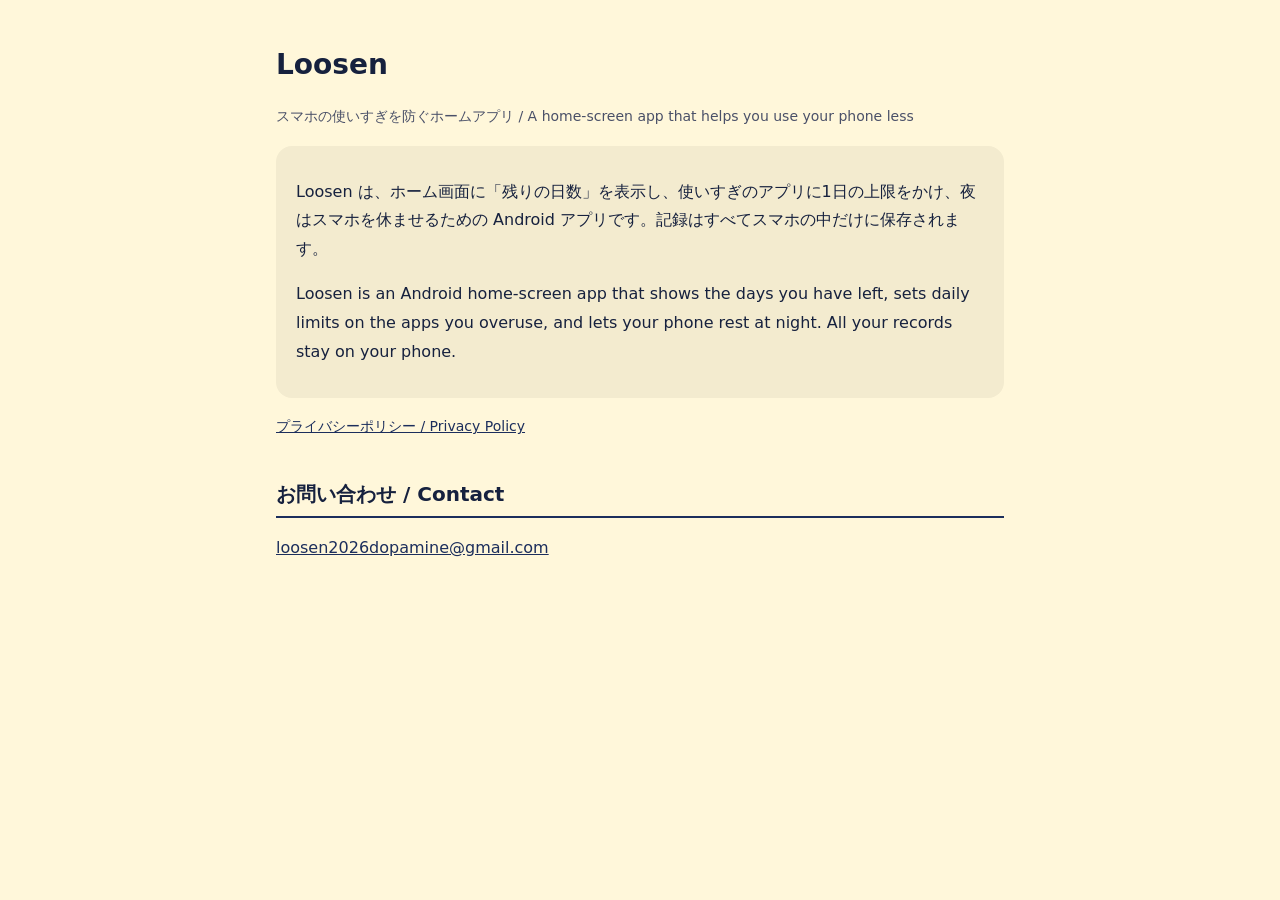
==== index.html @ f18f2683 "Loosen の紹介ページとプライバシーポリシー Co-Authored-By: Claude Opus 5.5 <noreply@anthropic.com>" ====
<!doctype html>
<html lang="ja">
<head>
<meta charset="utf-8">
<meta name="viewport" content="width=device-width, initial-scale=1">
<title>Loosen</title>
<meta name="description" content="Loosen はスマホの使いすぎを防ぐホームアプリです。">
<link rel="stylesheet" href="style.css">
</head>
<body>
<main>
  <h1>Loosen</h1>
  <p class="sub">スマホの使いすぎを防ぐホームアプリ / A home-screen app that helps you use your phone less</p>

  <div class="card">
    <p>Loosen は、ホーム画面に「残りの日数」を表示し、使いすぎのアプリに1日の上限をかけ、夜はスマホを休ませるための Android アプリです。記録はすべてスマホの中だけに保存されます。</p>
    <p>Loosen is an Android home-screen app that shows the days you have left, sets daily limits on the apps you overuse, and lets your phone rest at night. All your records stay on your phone.</p>
  </div>

  <nav>
    <a href="privacy.html">プライバシーポリシー / Privacy Policy</a>
  </nav>

  <h2>お問い合わせ / Contact</h2>
  <p><a href="mailto:loosen2026dopamine@gmail.com">loosen2026dopamine@gmail.com</a></p>
</main>
</body>
</html>
---- style.css ----
:root {
  --bg: #FFF7DA;
  --card: #F3EBCF;
  --ink: #16213E;
  --sub: #4A5068;
  --accent: #1C2E5C;
}
@media (prefers-color-scheme: dark) {
  :root { --bg: #14192B; --card: #1E2540; --ink: #F2F3F7; --sub: #B8BCCB; --accent: #9DB2FF; }
}
* { box-sizing: border-box; }
body {
  margin: 0; background: var(--bg); color: var(--ink);
  font-family: "Hiragino Sans", "Noto Sans JP", "Yu Gothic UI", system-ui, sans-serif;
  line-height: 1.8; font-size: 16px;
}
main { max-width: 760px; margin: 0 auto; padding: 32px 16px 64px; }
h1 { font-size: 28px; margin: 8px 0 4px; }
h2 { font-size: 20px; margin: 36px 0 8px; padding-bottom: 4px; border-bottom: 2px solid var(--accent); }
h3 { font-size: 17px; margin: 20px 0 4px; }
p, li { color: var(--ink); }
.sub { color: var(--sub); font-size: 14px; }
.card { background: var(--card); border-radius: 16px; padding: 16px 20px; margin: 16px 0; }
a { color: var(--accent); }
nav { display: flex; gap: 16px; flex-wrap: wrap; font-size: 14px; }
table { width: 100%; border-collapse: collapse; font-size: 15px; }
th, td { text-align: left; vertical-align: top; padding: 8px 6px; border-bottom: 1px solid rgba(127,127,127,.3); }
th { white-space: nowrap; }
@media (max-width: 520px) { th { white-space: normal; } }
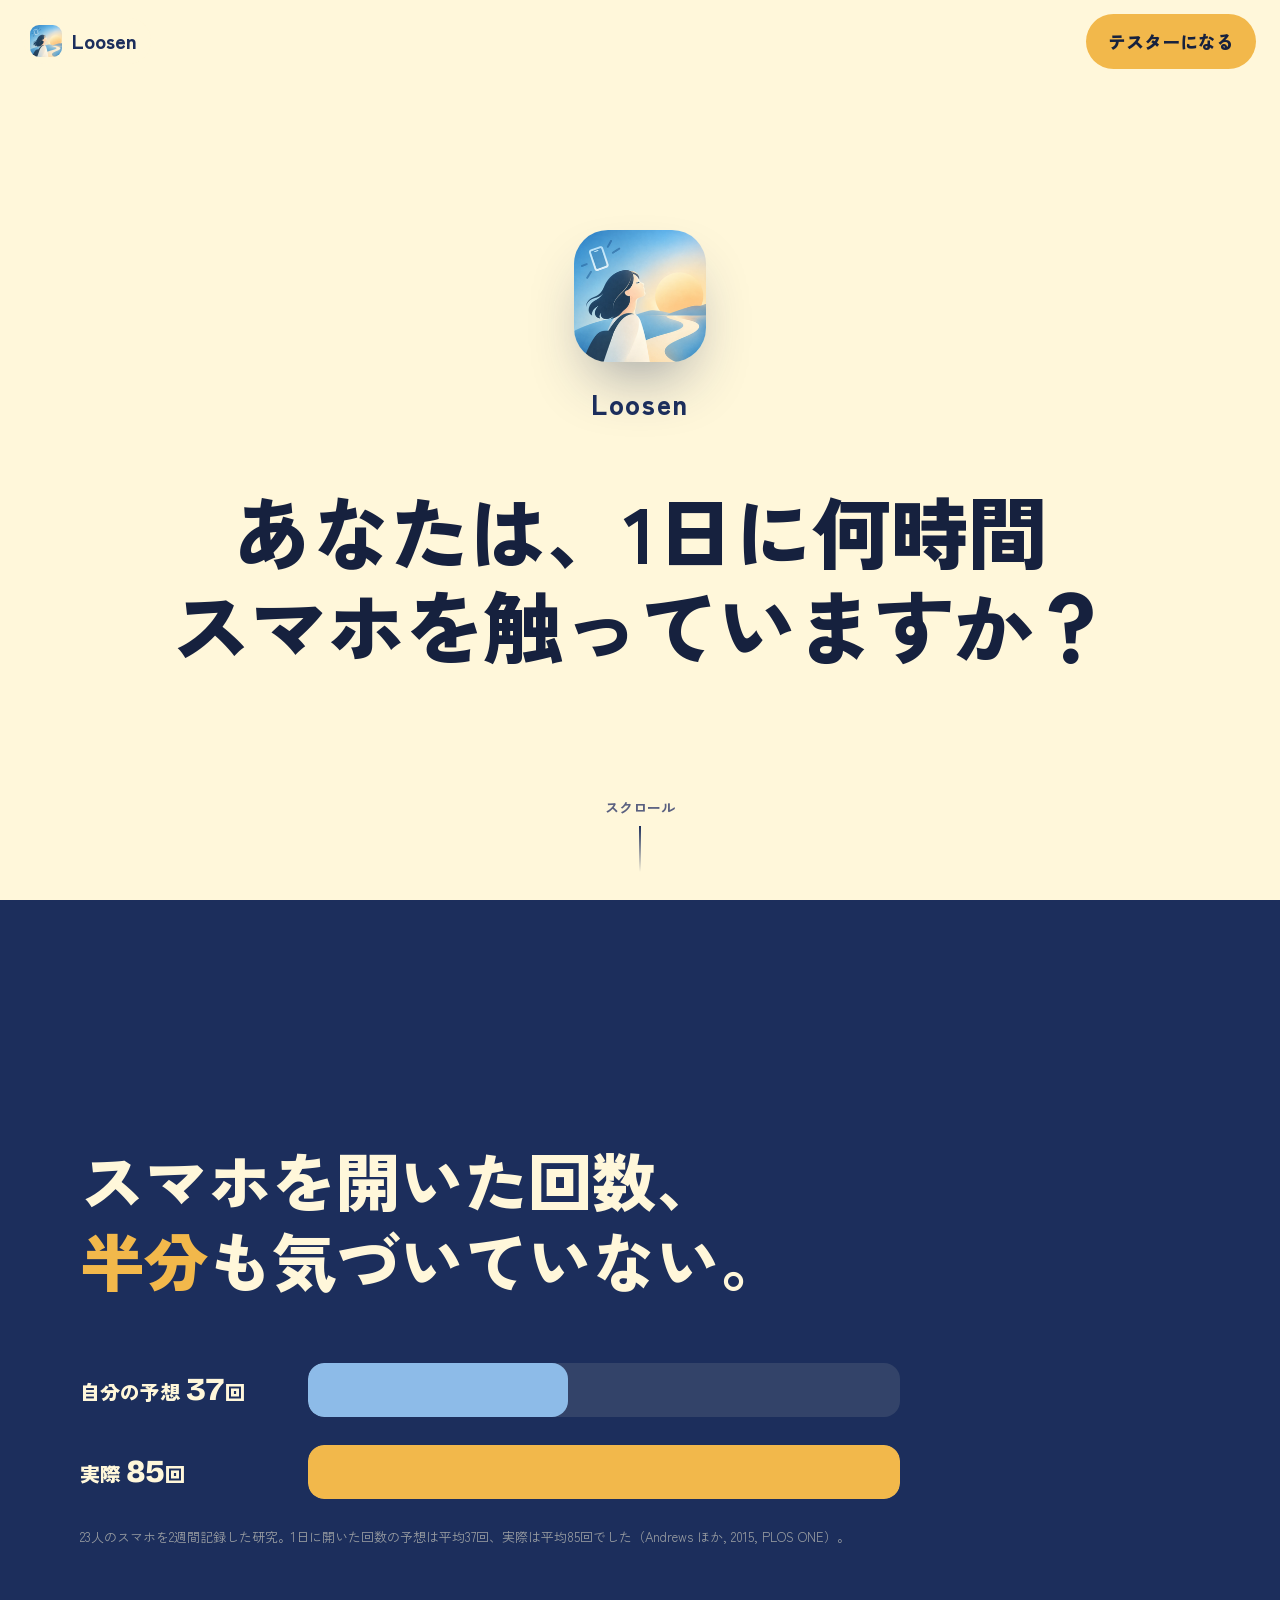
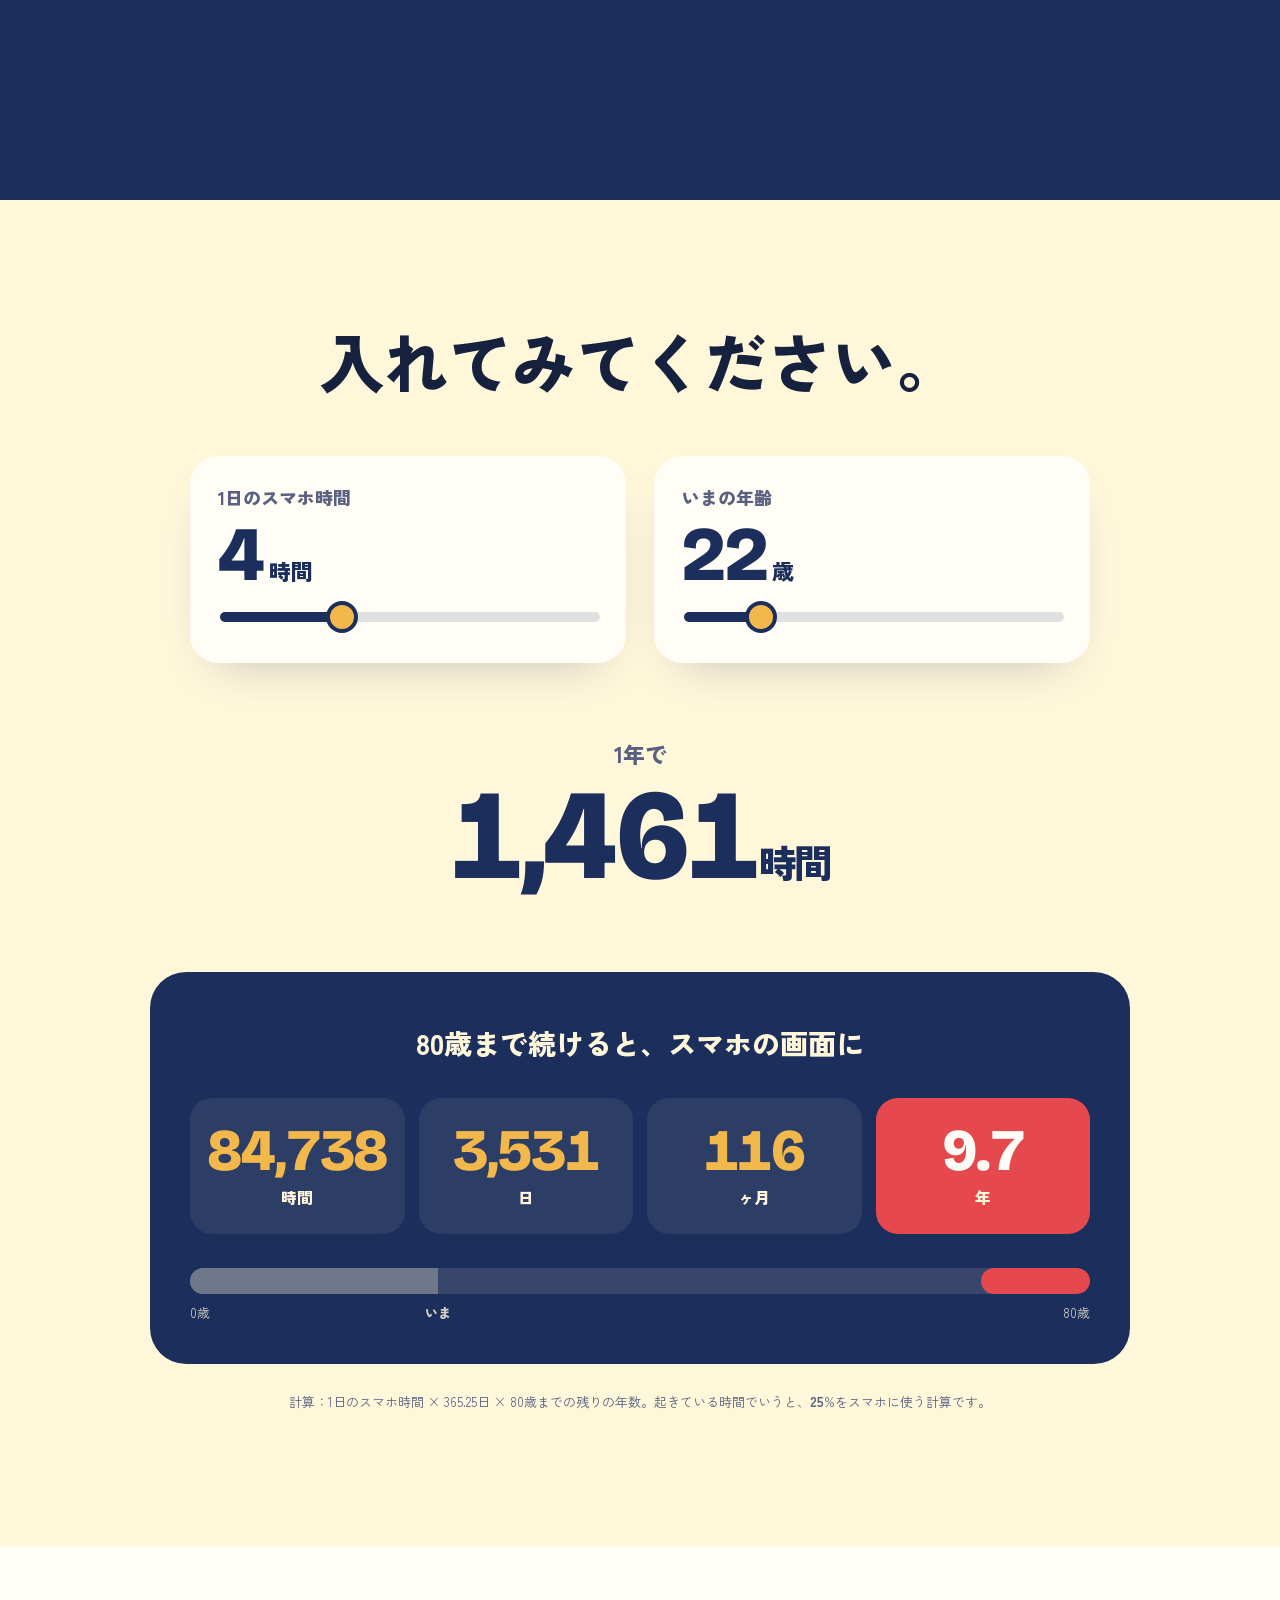
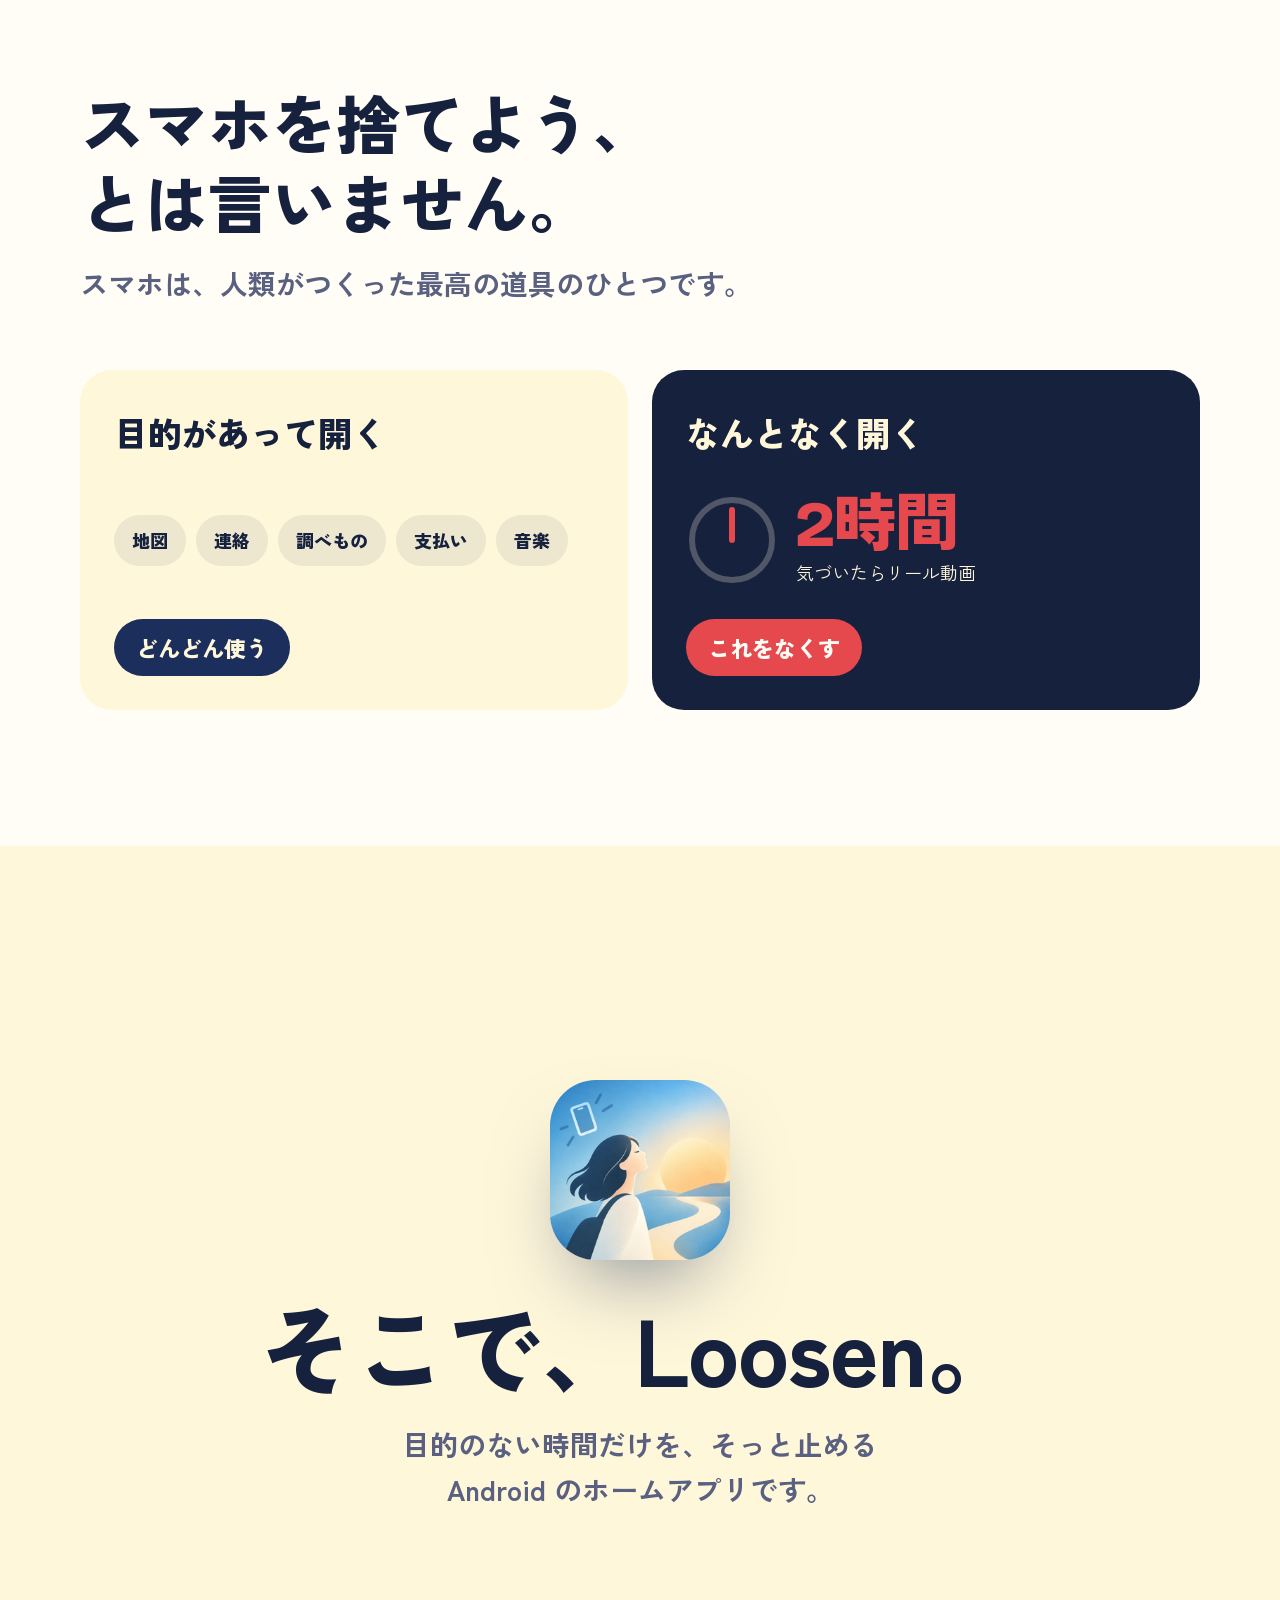
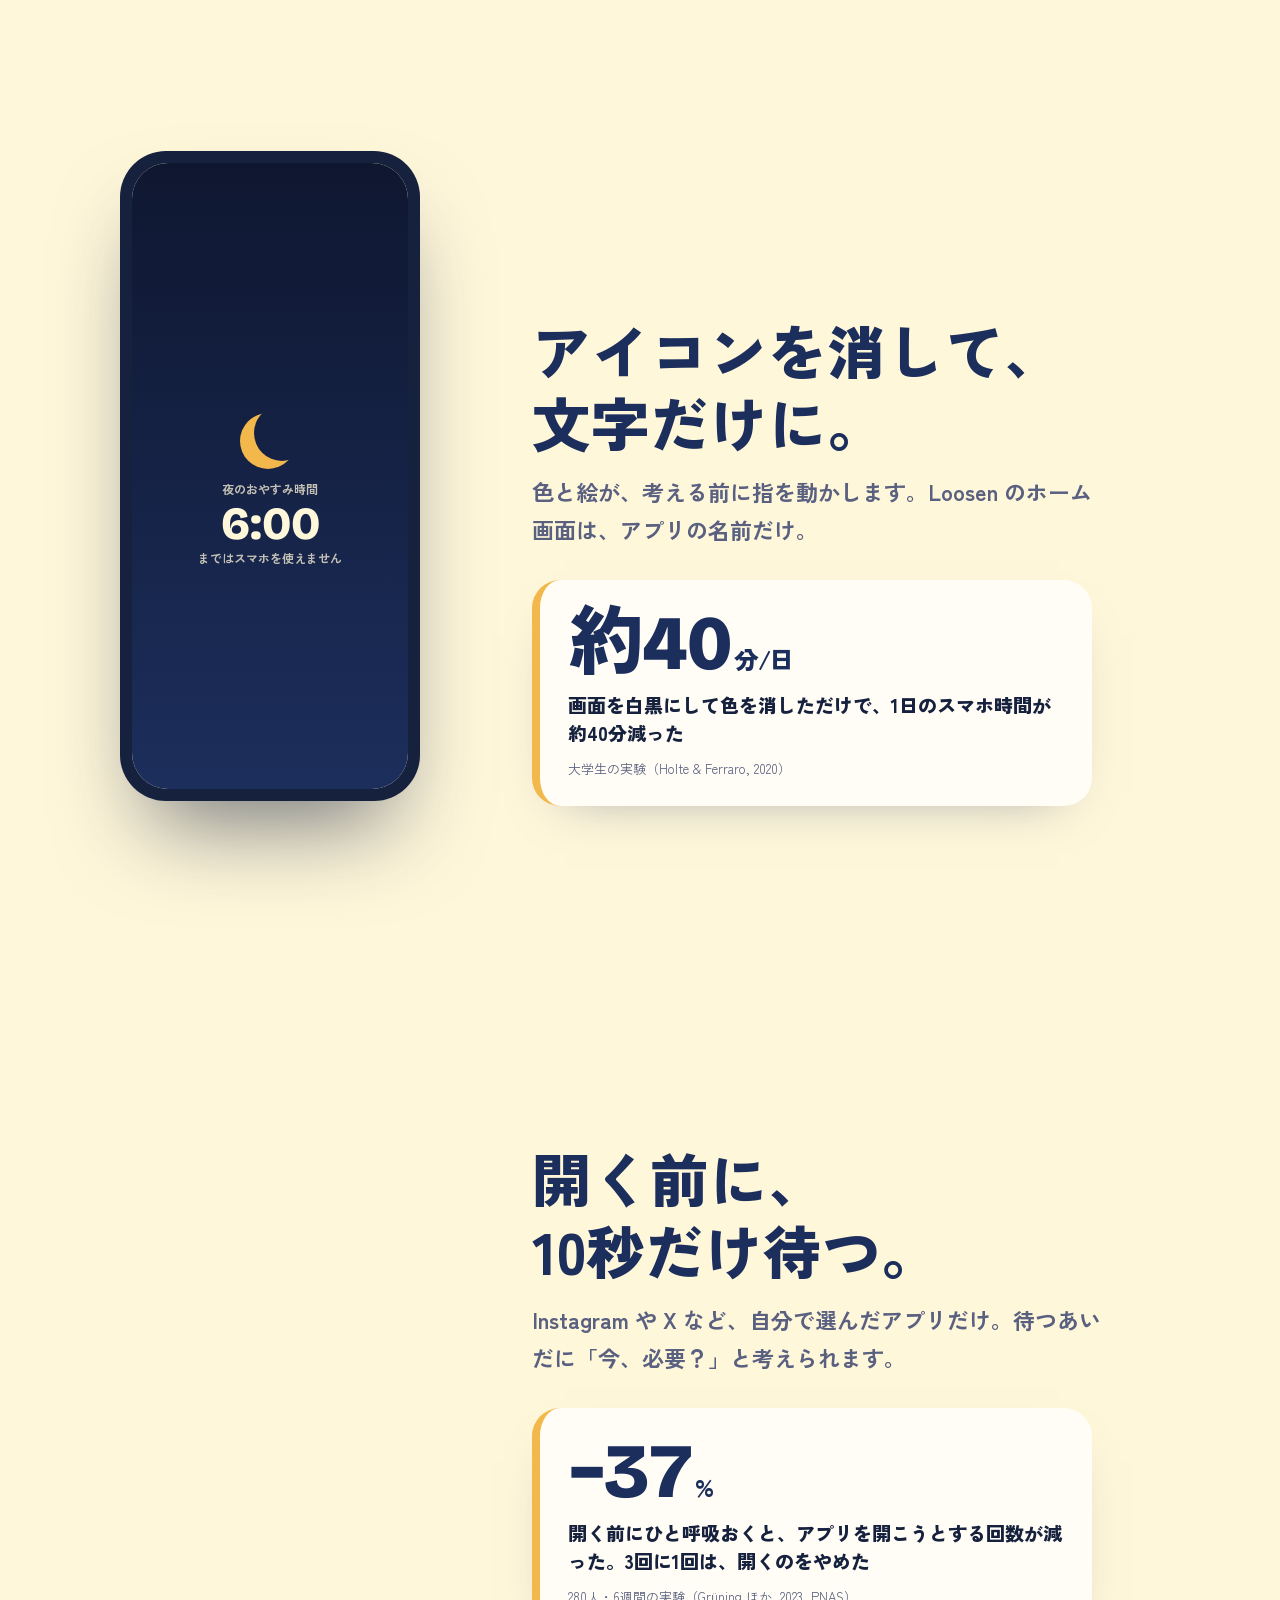
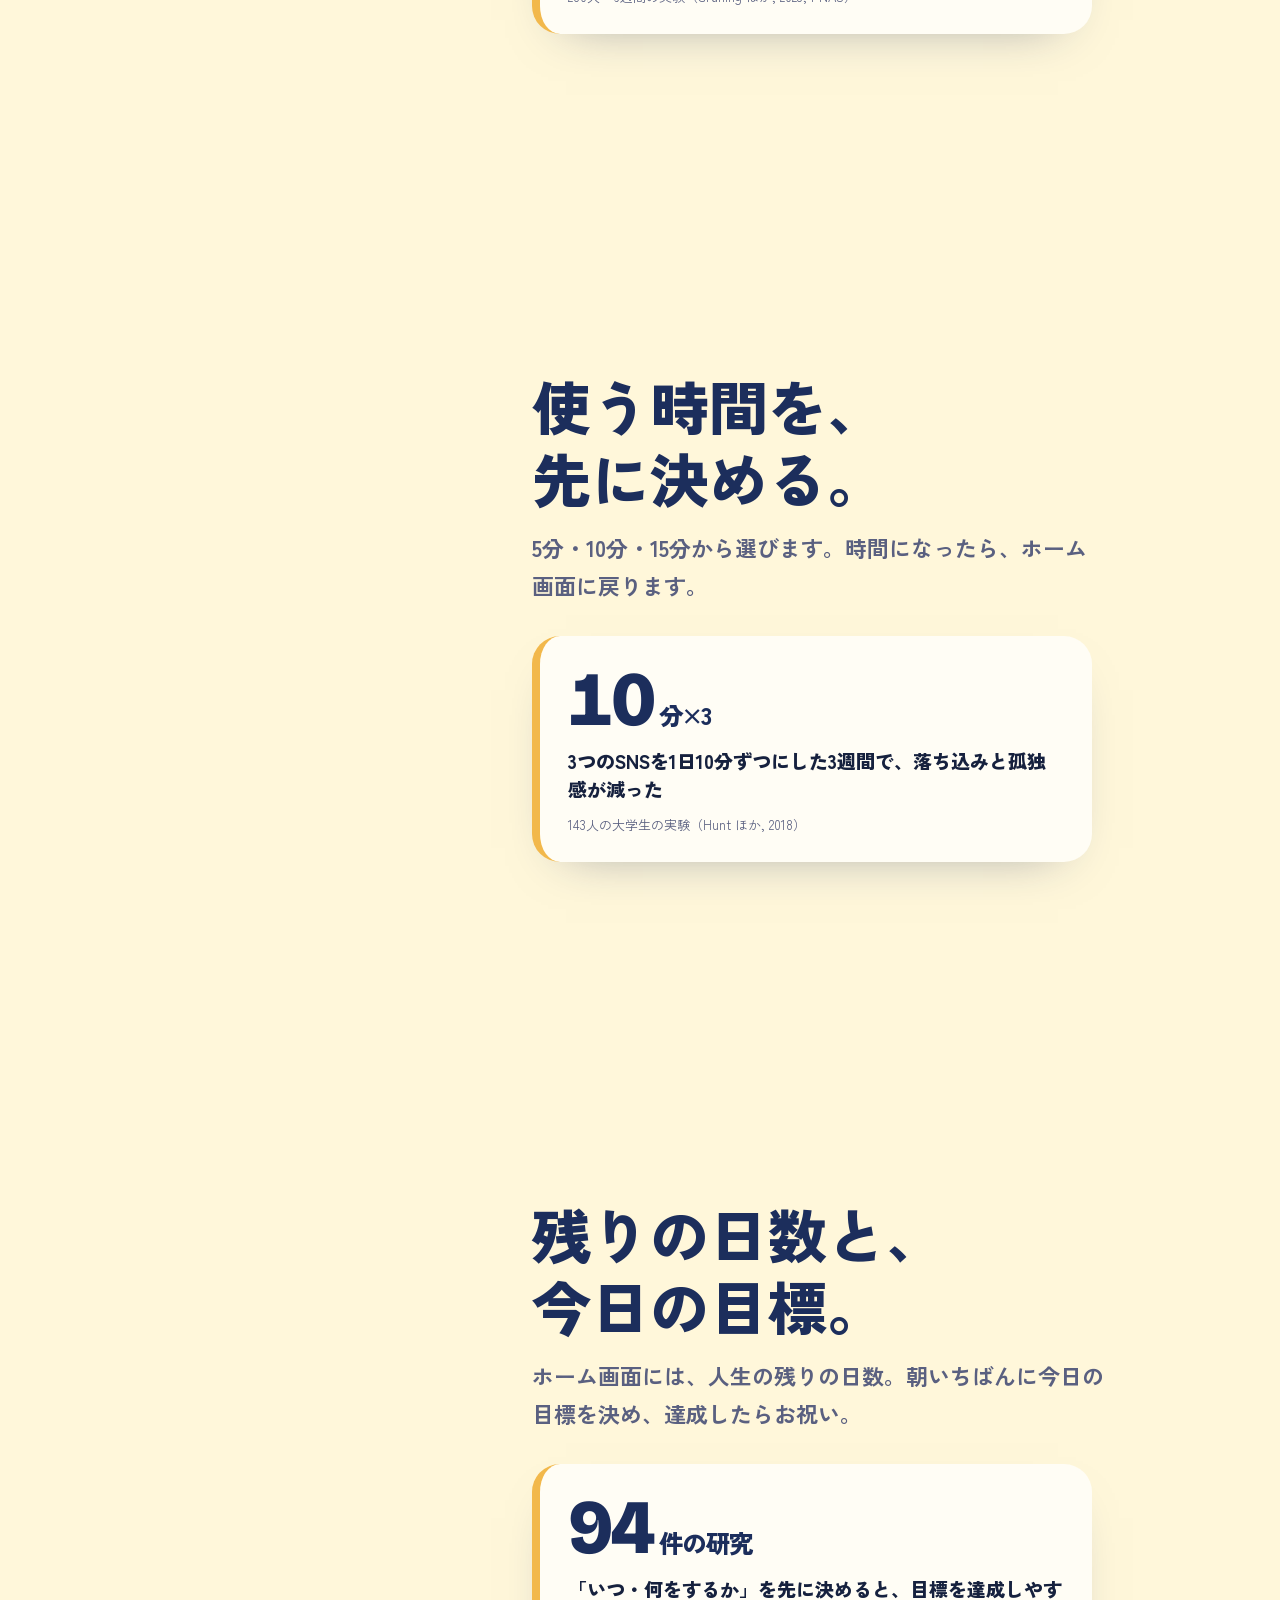
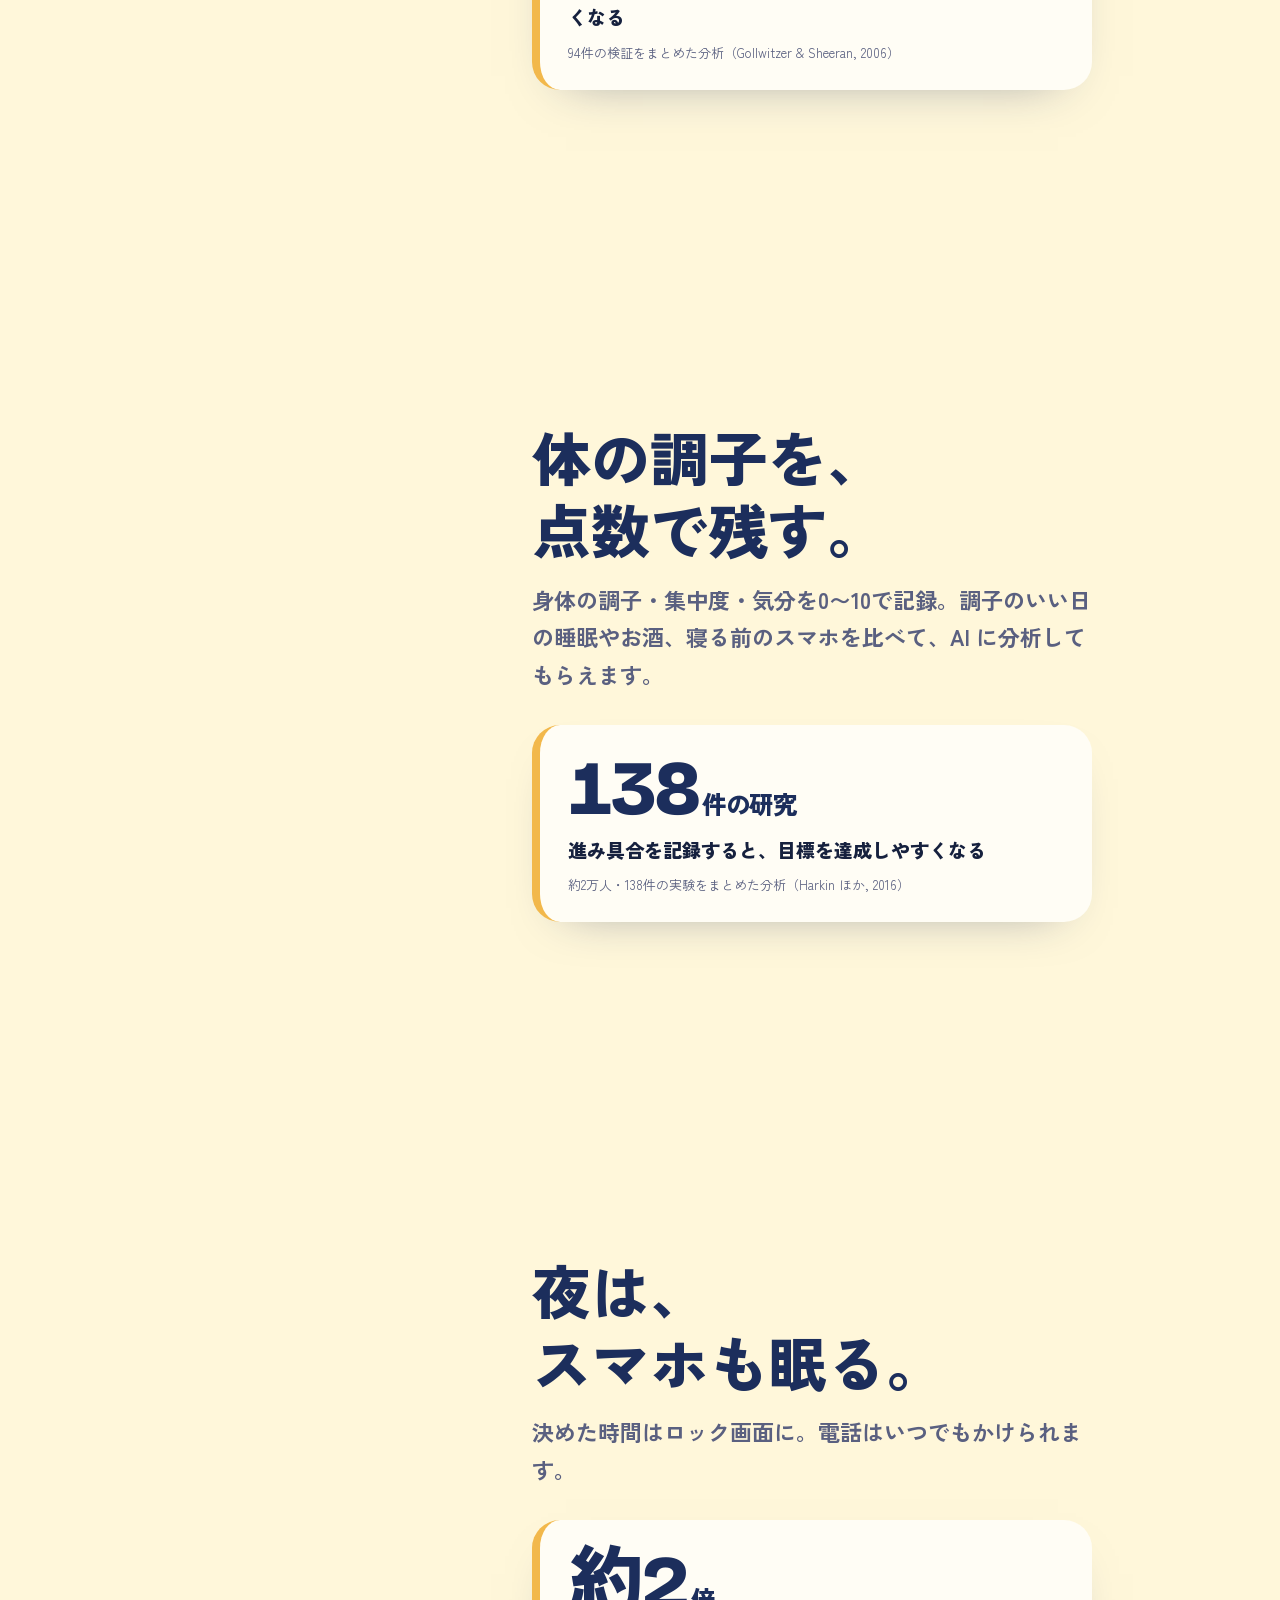
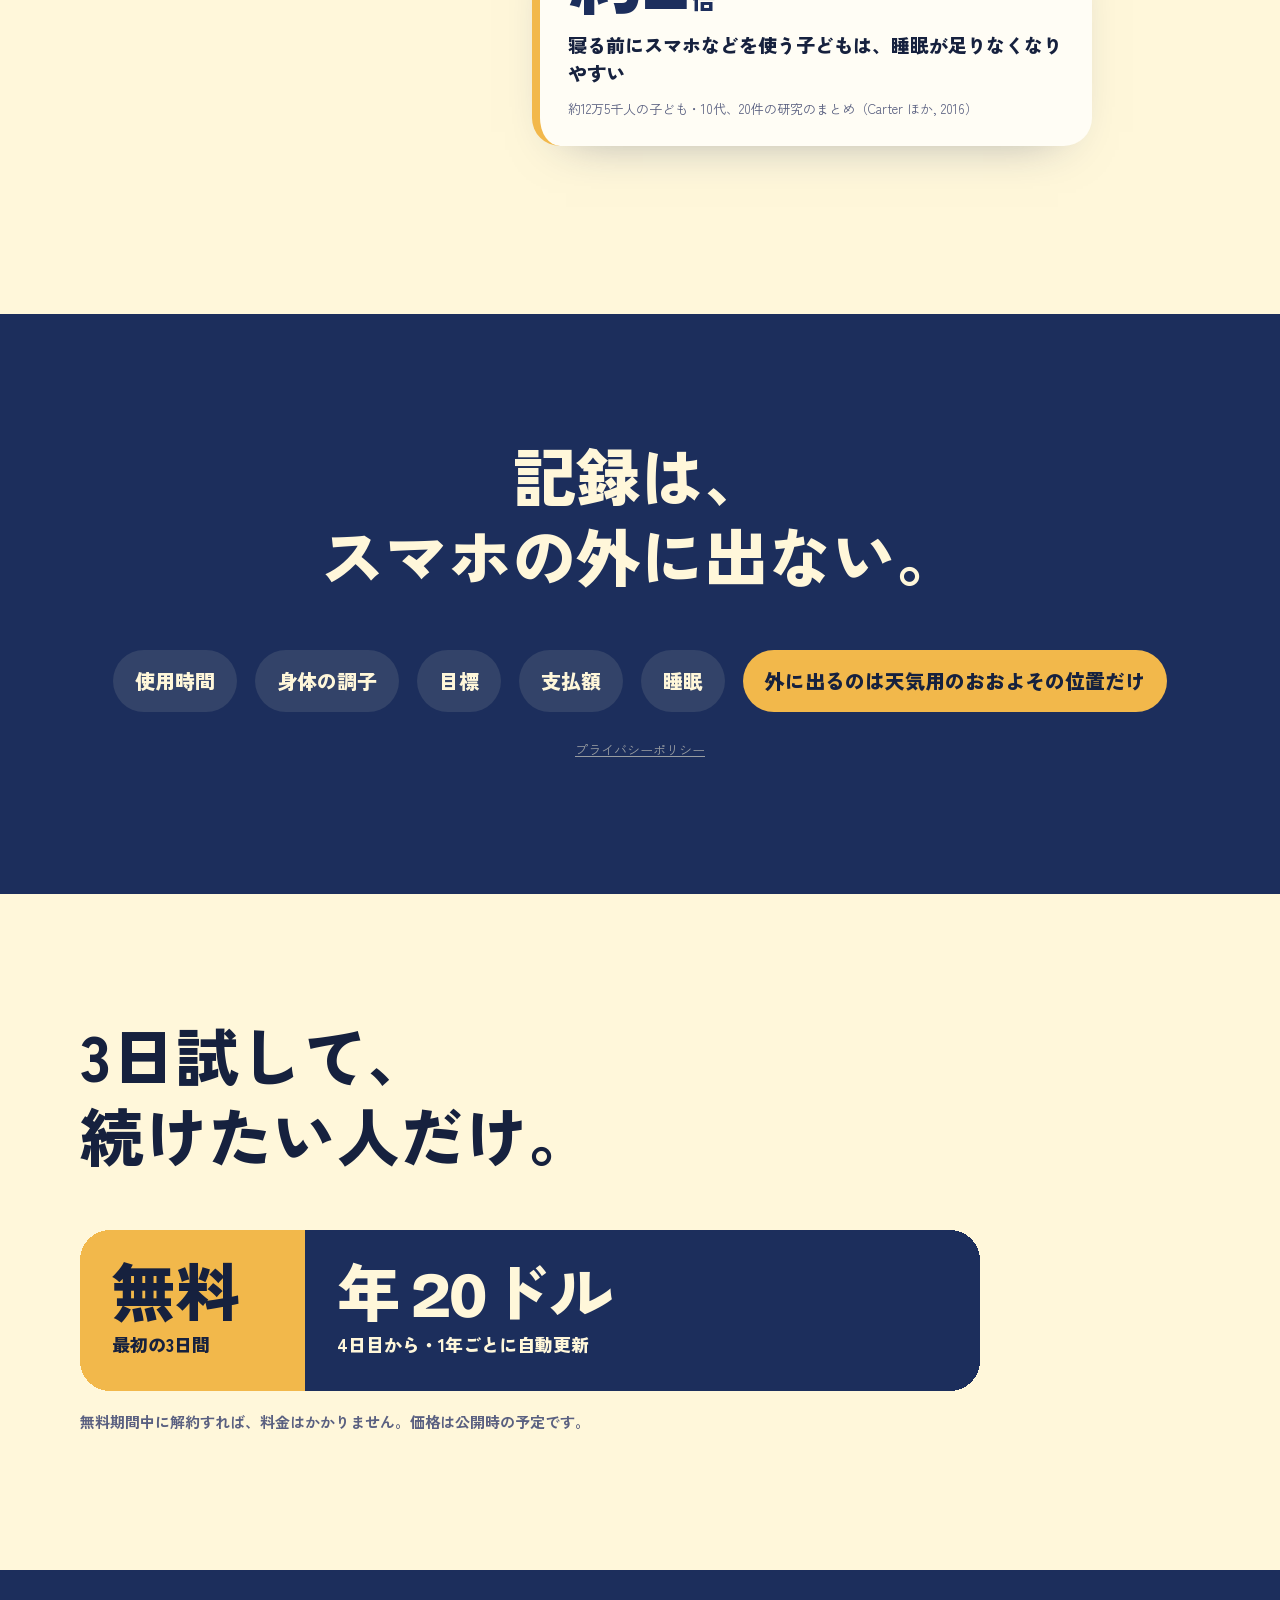
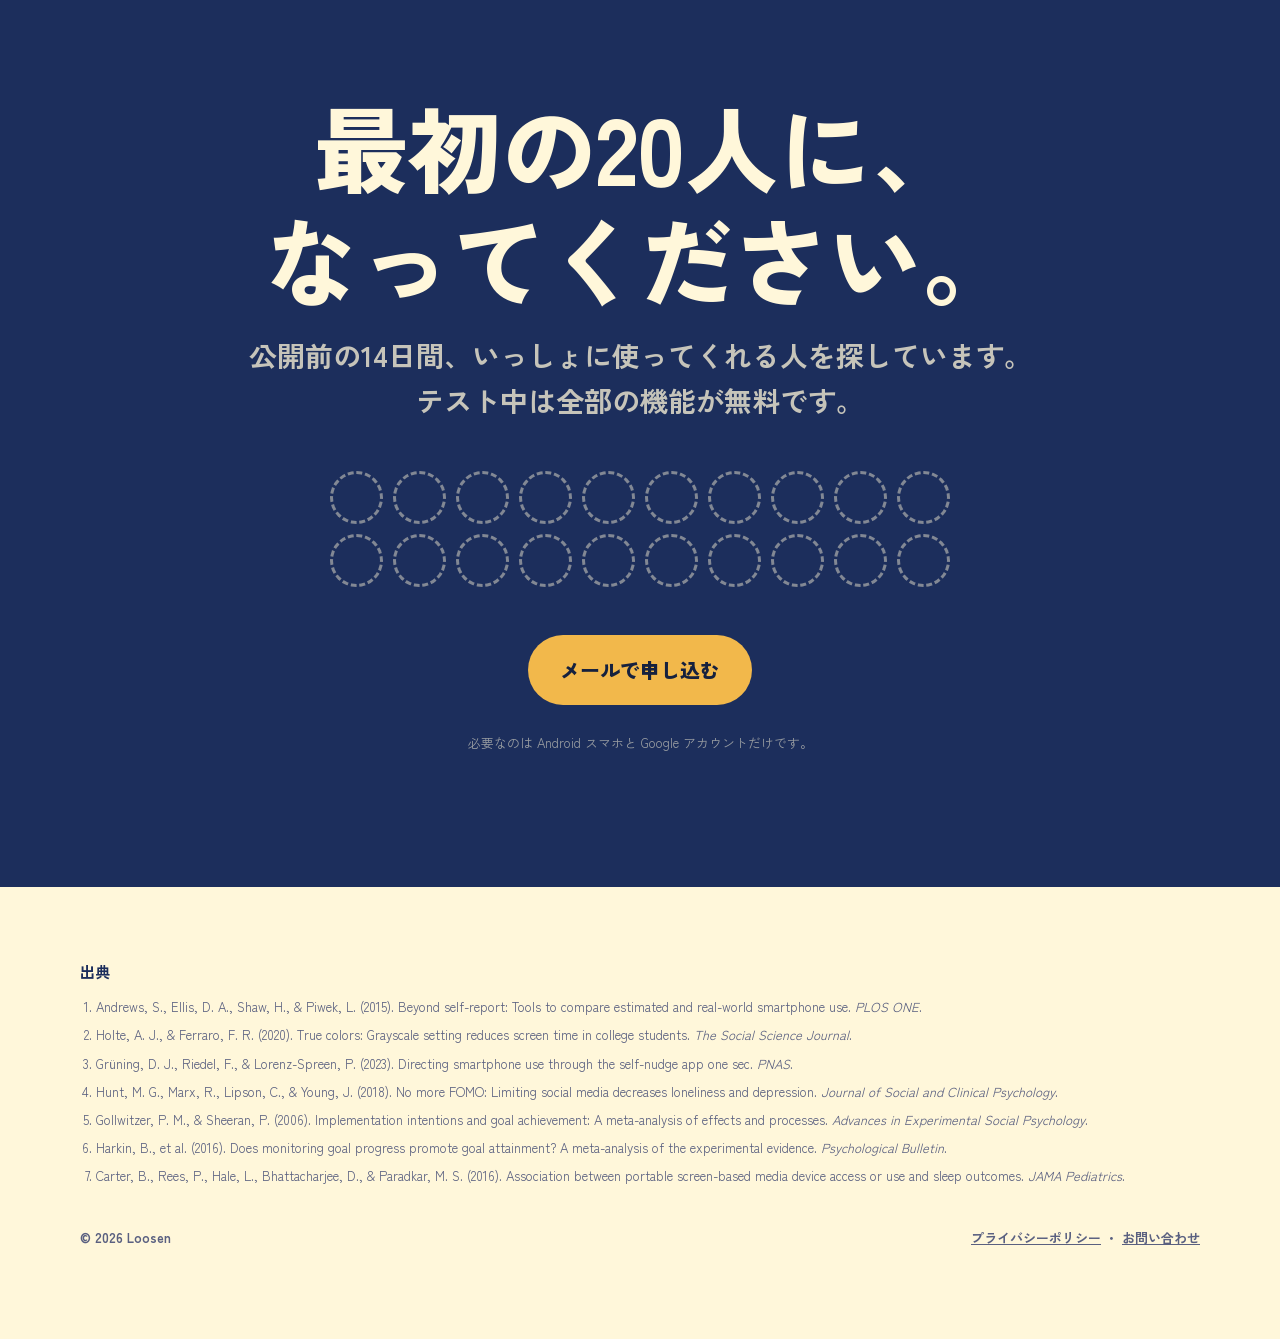
==== commit 3ba35d51: "紹介ページを作り直し：問いかけ→一生で失う時間の計算→目的のない時間だけを止める→画面で見る機能と研究データ Co-Authored-By: Claude Opus 5.5 <noreply@anth" ====
--- a/index.html
+++ b/index.html
@@ -3,26 +3,272 @@
 <head>
 <meta charset="utf-8">
 <meta name="viewport" content="width=device-width, initial-scale=1">
-<title>Loosen</title>
-<meta name="description" content="Loosen はスマホの使いすぎを防ぐホームアプリです。">
-<link rel="stylesheet" href="style.css">
+<title>Loosen — 目的のない2時間を、取り戻す。</title>
+<meta name="description" content="あなたは1日に何時間スマホを触っていますか？ 一生で失う時間を計算して、目的のないスマホ時間だけを減らすホームアプリ Loosen を紹介します。">
+<meta property="og:title" content="Loosen — 目的のない2時間を、取り戻す。">
+<meta property="og:description" content="あなたは1日に何時間スマホを触っていますか？">
+<meta property="og:image" content="icon.png">
+<meta name="theme-color" content="#FFF7DA">
+<link rel="icon" href="icon.png">
+<link rel="preconnect" href="https://fonts.googleapis.com">
+<link rel="preconnect" href="https://fonts.gstatic.com" crossorigin>
+<link href="https://fonts.googleapis.com/css2?family=Bricolage+Grotesque:opsz,wght@12..96,800&family=Zen+Kaku+Gothic+New:wght@500;700;900&display=swap" rel="stylesheet">
+<link rel="stylesheet" href="site.css">
 </head>
 <body>
-<main>
-  <h1>Loosen</h1>
-  <p class="sub">スマホの使いすぎを防ぐホームアプリ / A home-screen app that helps you use your phone less</p>
-
-  <div class="card">
-    <p>Loosen は、ホーム画面に「残りの日数」を表示し、使いすぎのアプリに1日の上限をかけ、夜はスマホを休ませるための Android アプリです。記録はすべてスマホの中だけに保存されます。</p>
-    <p>Loosen is an Android home-screen app that shows the days you have left, sets daily limits on the apps you overuse, and lets your phone rest at night. All your records stay on your phone.</p>
-  </div>
-
-  <nav>
-    <a href="privacy.html">プライバシーポリシー / Privacy Policy</a>
-  </nav>
-
-  <h2>お問い合わせ / Contact</h2>
-  <p><a href="mailto:loosen2026dopamine@gmail.com">loosen2026dopamine@gmail.com</a></p>
+
+<header class="bar">
+  <a class="brand" href="#top"><img src="icon.png" alt="">Loosen</a>
+  <a class="cta" href="#join">テスターになる</a>
+</header>
+
+<main id="top">
+
+<!-- 1. 問いかけ -->
+<section class="screen-sec hero">
+  <div class="wrap">
+    <img class="icon rv" src="icon.png" alt="Loosen のアイコン">
+    <p class="name rv d1">Loosen</p>
+    <h1 class="huge rv d2">あなたは、1日に何時間<br>スマホを触っていますか？</h1>
+  </div>
+  <div class="scroll-cue" aria-hidden="true">スクロール<i></i></div>
+</section>
+
+<!-- 2. 多くの人は気づいていない -->
+<section class="screen-sec dark">
+  <div class="wrap">
+    <h2 class="big rv">スマホを開いた回数、<br><span class="sunc">半分</span>も気づいていない。</h2>
+    <div class="gap rv d1" id="gap">
+      <div class="gap-row"><span>自分の予想 <b class="num">37</b>回</span><div class="gap-track"><i class="guess"></i></div></div>
+      <div class="gap-row"><span>実際 <b class="num">85</b>回</span><div class="gap-track"><i class="real"></i></div></div>
+    </div>
+    <p class="src rv d2">23人のスマホを2週間記録した研究。1日に開いた回数の予想は平均37回、実際は平均85回でした（Andrews ほか, 2015, PLOS ONE）。</p>
+  </div>
+</section>
+
+<!-- 3. 自分で入れて計算する -->
+<section class="screen-sec calc">
+  <div class="wrap">
+    <h2 class="big rv">入れてみてください。</h2>
+    <div class="sliders rv d1">
+      <div class="slider">
+        <label for="hours">1日のスマホ時間</label>
+        <output id="hoursOut">4<small>時間</small></output>
+        <input id="hours" type="range" min="0.5" max="12" step="0.5" value="4">
+      </div>
+      <div class="slider">
+        <label for="age">いまの年齢</label>
+        <output id="ageOut">22<small>歳</small></output>
+        <input id="age" type="range" min="10" max="79" step="1" value="22">
+      </div>
+    </div>
+
+    <div class="year rv">
+      <div class="label">1年で</div>
+      <div class="val num"><span id="perYear">1,461</span><small>時間</small></div>
+    </div>
+
+    <div class="loss-box rv">
+      <div class="label">80歳まで続けると、スマホの画面に</div>
+      <div class="units">
+        <div class="unit"><b class="num" id="lossH">84,738</b><span>時間</span></div>
+        <div class="unit"><b class="num" id="lossD">3,531</b><span>日</span></div>
+        <div class="unit"><b class="num" id="lossM">116</b><span>ヶ月</span></div>
+        <div class="unit main"><b class="num" id="lossY">9.7</b><span>年</span></div>
+      </div>
+      <div class="lifebar">
+        <div class="track"><i class="lived" id="lived"></i><i class="phone" id="phoneBar"></i></div>
+        <div class="ends"><span class="e0">0歳</span><span class="enow" id="nowMark">いま</span><span class="e80">80歳</span></div>
+      </div>
+    </div>
+    <p class="src">計算：1日のスマホ時間 × 365.25日 × 80歳までの残りの年数。起きている時間でいうと、<b id="awake">25</b>%をスマホに使う計算です。</p>
+  </div>
+</section>
+
+<!-- 4. スマホは悪くない。目的のない時間が問題 -->
+<section class="screen-sec white">
+  <div class="wrap">
+    <h2 class="big rv">スマホを捨てよう、<br>とは言いません。</h2>
+    <p class="mid rv d1">スマホは、人類がつくった最高の道具のひとつです。</p>
+    <div class="lanes">
+      <div class="lane good rv">
+        <h3>目的があって開く</h3>
+        <div class="tags"><span>地図</span><span>連絡</span><span>調べもの</span><span>支払い</span><span>音楽</span></div>
+        <span class="verdict-tag">どんどん使う</span>
+      </div>
+      <div class="lane bad rv d1">
+        <h3>なんとなく開く</h3>
+        <div class="drift">
+          <svg class="clock" viewBox="0 0 92 92" aria-hidden="true"><circle cx="46" cy="46" r="40"/><line class="hand" x1="46" y1="46" x2="46" y2="16"/></svg>
+          <div><span class="num">2時間</span><br>気づいたらリール動画</div>
+        </div>
+        <span class="verdict-tag">これをなくす</span>
+      </div>
+    </div>
+  </div>
+</section>
+
+<!-- 5. そこで Loosen -->
+<section class="screen-sec intro">
+  <div class="wrap">
+    <img class="rv" src="icon.png" alt="Loosen のアイコン">
+    <h2 class="huge rv d1">そこで、Loosen。</h2>
+    <p class="mid rv d2">目的のない時間だけを、そっと止める<br>Android のホームアプリです。</p>
+  </div>
+</section>
+
+<!-- 6. 画面で見る機能 -->
+<section class="tour-sec">
+  <div class="wrap tour">
+    <div class="stick" aria-hidden="true">
+      <div class="phone"><div class="scr">
+        <div class="st on" data-st="0">
+          <span class="cap">残りの日数</span>
+          <span class="days">21,185<small> 日</small></span>
+          <ul class="applist"><li>Instagram</li><li>X</li><li>YouTube</li><li>LINE</li><li>マップ</li><li>カメラ</li></ul>
+        </div>
+        <div class="st center" data-st="1">
+          <span class="q">Instagram を<br>本当に開きますか？</span>
+          <div class="ring"><svg viewBox="0 0 150 150"><circle class="bg" cx="75" cy="75" r="64"/><circle class="fg" cx="75" cy="75" r="64"/></svg><b id="ringNum">10</b></div>
+          <span class="cap">待つあいだに、考える</span>
+        </div>
+        <div class="st center" data-st="2">
+          <span class="q">Instagram に<br>どのくらい使いますか？</span>
+          <div class="chips"><span>5分</span><span class="pick">10分</span><span>15分</span></div>
+          <span class="cap" style="margin-top:14px">今日の残り 25分（1日 30分）</span>
+        </div>
+        <div class="st" data-st="3">
+          <div class="conf" id="conf"></div>
+          <span class="cap">残りの日数</span>
+          <span class="days">21,185<small> 日</small></span>
+          <div class="goal"><span class="cap">今日の目標</span><b>ESを1社出す</b><span class="badge">✓ 達成</span></div>
+          <div class="congrats">Congratulations!</div>
+        </div>
+        <div class="st" data-st="4">
+          <span class="cap">身体の調子</span>
+          <div class="score">身体の調子<b>8</b></div>
+          <div class="score">集中度<b>7</b></div>
+          <div class="score">気分<b>9</b></div>
+          <div class="trend" id="trend"></div>
+        </div>
+        <div class="st center night" data-st="5">
+          <div class="moon"></div>
+          <span class="cap">夜のおやすみ時間</span>
+          <span class="days">6:00</span>
+          <span class="cap">まではスマホを使えません</span>
+        </div>
+      </div></div>
+    </div>
+
+    <div class="steps">
+      <div class="step" data-step="0">
+        <h3>アイコンを消して、<br>文字だけに。</h3>
+        <p>色と絵が、考える前に指を動かします。Loosen のホーム画面は、アプリの名前だけ。</p>
+        <div class="proof">
+          <span class="num">約40<small>分/日</small></span>
+          <div class="what">画面を白黒にして色を消しただけで、1日のスマホ時間が約40分減った</div>
+          <div class="who">大学生の実験（Holte &amp; Ferraro, 2020）</div>
+        </div>
+      </div>
+      <div class="step" data-step="1">
+        <h3>開く前に、<br>10秒だけ待つ。</h3>
+        <p>Instagram や X など、自分で選んだアプリだけ。待つあいだに「今、必要？」と考えられます。</p>
+        <div class="proof">
+          <span class="num">−37<small>%</small></span>
+          <div class="what">開く前にひと呼吸おくと、アプリを開こうとする回数が減った。3回に1回は、開くのをやめた</div>
+          <div class="who">280人・6週間の実験（Grüning ほか, 2023, PNAS）</div>
+        </div>
+      </div>
+      <div class="step" data-step="2">
+        <h3>使う時間を、<br>先に決める。</h3>
+        <p>5分・10分・15分から選びます。時間になったら、ホーム画面に戻ります。</p>
+        <div class="proof">
+          <span class="num">10<small>分×3</small></span>
+          <div class="what">3つのSNSを1日10分ずつにした3週間で、落ち込みと孤独感が減った</div>
+          <div class="who">143人の大学生の実験（Hunt ほか, 2018）</div>
+        </div>
+      </div>
+      <div class="step" data-step="3">
+        <h3>残りの日数と、<br>今日の目標。</h3>
+        <p>ホーム画面には、人生の残りの日数。朝いちばんに今日の目標を決め、達成したらお祝い。</p>
+        <div class="proof">
+          <span class="num">94<small>件の研究</small></span>
+          <div class="what">「いつ・何をするか」を先に決めると、目標を達成しやすくなる</div>
+          <div class="who">94件の検証をまとめた分析（Gollwitzer &amp; Sheeran, 2006）</div>
+        </div>
+      </div>
+      <div class="step" data-step="4">
+        <h3>体の調子を、<br>点数で残す。</h3>
+        <p>身体の調子・集中度・気分を0〜10で記録。調子のいい日の睡眠やお酒、寝る前のスマホを比べて、AI に分析してもらえます。</p>
+        <div class="proof">
+          <span class="num">138<small>件の研究</small></span>
+          <div class="what">進み具合を記録すると、目標を達成しやすくなる</div>
+          <div class="who">約2万人・138件の実験をまとめた分析（Harkin ほか, 2016）</div>
+        </div>
+      </div>
+      <div class="step" data-step="5">
+        <h3>夜は、<br>スマホも眠る。</h3>
+        <p>決めた時間はロック画面に。電話はいつでもかけられます。</p>
+        <div class="proof">
+          <span class="num">約2<small>倍</small></span>
+          <div class="what">寝る前にスマホなどを使う子どもは、睡眠が足りなくなりやすい</div>
+          <div class="who">約12万5千人の子ども・10代、20件の研究のまとめ（Carter ほか, 2016）</div>
+        </div>
+      </div>
+    </div>
+  </div>
+</section>
+
+<!-- 7. データ -->
+<section class="screen-sec dark" style="min-height:auto">
+  <div class="wrap" style="text-align:center">
+    <h2 class="big rv">記録は、<br>スマホの外に出ない。</h2>
+    <div class="vault rv d1"><span>使用時間</span><span>身体の調子</span><span>目標</span><span>支払額</span><span>睡眠</span><span class="out">外に出るのは天気用のおおよその位置だけ</span></div>
+    <p class="src rv d2"><a href="privacy.html">プライバシーポリシー</a></p>
+  </div>
+</section>
+
+<!-- 8. 料金 -->
+<section class="screen-sec" style="min-height:auto">
+  <div class="wrap">
+    <h2 class="big rv">3日試して、<br>続けたい人だけ。</h2>
+    <div class="price rv d1">
+      <div class="free"><span class="num">無料</span>最初の3日間</div>
+      <div class="paid"><span class="num">年 20ドル</span>4日目から・1年ごとに自動更新</div>
+    </div>
+    <p class="price-note rv d2">無料期間中に解約すれば、料金はかかりません。価格は公開時の予定です。</p>
+  </div>
+</section>
+
+<!-- 9. テスター募集 -->
+<section class="screen-sec dark join" id="join">
+  <div class="wrap">
+    <h2 class="huge rv">最初の20人に、<br>なってください。</h2>
+    <p class="mid rv d1">公開前の14日間、いっしょに使ってくれる人を探しています。<br>テスト中は全部の機能が無料です。</p>
+    <div class="seats rv d2" aria-hidden="true"></div>
+    <a class="cta sunbtn rv d3" href="mailto:loosen2026dopamine@gmail.com?subject=Loosen%20%E3%83%86%E3%82%B9%E3%82%BF%E3%83%BC%E5%B8%8C%E6%9C%9B&amp;body=Google%20%E3%82%A2%E3%82%AB%E3%82%A6%E3%83%B3%E3%83%88%E3%81%AE%E3%83%A1%E3%83%BC%E3%83%AB%E3%82%A2%E3%83%89%E3%83%AC%E3%82%B9%EF%BC%9A">メールで申し込む</a>
+    <p class="src">必要なのは Android スマホと Google アカウントだけです。</p>
+  </div>
+</section>
+
 </main>
+
+<footer class="refs">
+  <div class="wrap">
+    <h4>出典</h4>
+    <ol id="refs">
+      <li>Andrews, S., Ellis, D. A., Shaw, H., &amp; Piwek, L. (2015). Beyond self-report: Tools to compare estimated and real-world smartphone use. <i>PLOS ONE</i>.</li>
+      <li>Holte, A. J., &amp; Ferraro, F. R. (2020). True colors: Grayscale setting reduces screen time in college students. <i>The Social Science Journal</i>.</li>
+      <li>Grüning, D. J., Riedel, F., &amp; Lorenz-Spreen, P. (2023). Directing smartphone use through the self-nudge app one sec. <i>PNAS</i>.</li>
+      <li>Hunt, M. G., Marx, R., Lipson, C., &amp; Young, J. (2018). No more FOMO: Limiting social media decreases loneliness and depression. <i>Journal of Social and Clinical Psychology</i>.</li>
+      <li>Gollwitzer, P. M., &amp; Sheeran, P. (2006). Implementation intentions and goal achievement: A meta-analysis of effects and processes. <i>Advances in Experimental Social Psychology</i>.</li>
+      <li>Harkin, B., et al. (2016). Does monitoring goal progress promote goal attainment? A meta-analysis of the experimental evidence. <i>Psychological Bulletin</i>.</li>
+      <li>Carter, B., Rees, P., Hale, L., Bhattacharjee, D., &amp; Paradkar, M. S. (2016). Association between portable screen-based media device access or use and sleep outcomes. <i>JAMA Pediatrics</i>.</li>
+    </ol>
+    <div class="foot"><span>© 2026 Loosen</span><span><a href="privacy.html">プライバシーポリシー</a> ・ <a href="mailto:loosen2026dopamine@gmail.com">お問い合わせ</a></span></div>
+  </div>
+</footer>
+
+<script src="site.js"></script>
 </body>
 </html>
--- a/site.css
+++ b/site.css
@@ -0,0 +1,252 @@
+/* Loosen 紹介ページ v2：大きな文字・少ない言葉・図で伝える。
+   色はアプリと同じ「薄黄色と紺」に、アイコンの朝焼け（sun）と空（sky）を足す。赤は「失う時間」だけに使う */
+:root {
+  --paper: #FFF7DA;
+  --white: #FFFDF5;
+  --navy: #1C2E5C;
+  --ink: #16213E;
+  --sub: #5A6080;
+  --sky: #8DBBE8;
+  --sun: #F2B84B;
+  --loss: #E5484D;
+  --line: rgba(28, 46, 92, .15);
+  --head: "Zen Kaku Gothic New", "Hiragino Sans", sans-serif;
+  --num: "Bricolage Grotesque", "Zen Kaku Gothic New", sans-serif;
+  --ease: cubic-bezier(.2, .8, .2, 1);
+}
+* { box-sizing: border-box; }
+html { scroll-behavior: smooth; }
+body { margin: 0; background: var(--paper); color: var(--ink); font-family: var(--head); font-size: 18px; line-height: 1.7; -webkit-font-smoothing: antialiased; overflow-x: hidden; }
+img, svg { display: block; }
+a { color: inherit; }
+:focus-visible { outline: 3px solid var(--sun); outline-offset: 4px; border-radius: 8px; }
+.wrap { width: min(1120px, 100% - 48px); margin: 0 auto; }
+
+/* ---- 大きな文字 ---- */
+.huge { font-weight: 900; font-size: clamp(40px, 7.4vw, 104px); line-height: 1.18; letter-spacing: -.01em; margin: 0; }
+.big { font-weight: 900; font-size: clamp(32px, 5vw, 68px); line-height: 1.25; margin: 0; }
+.mid { font-weight: 700; font-size: clamp(20px, 2.4vw, 28px); line-height: 1.6; color: var(--sub); margin: 20px 0 0; }
+.loss { color: var(--loss); }
+.sunc { color: var(--sun); }
+.num { font-family: var(--num); font-weight: 800; letter-spacing: -.02em; font-variant-numeric: tabular-nums; }
+
+.screen-sec { min-height: 100svh; display: grid; align-items: center; padding: 120px 0; position: relative; }
+.dark { background: var(--navy); color: var(--paper); }
+.dark .mid { color: rgba(255, 247, 218, .75); }
+.white { background: var(--white); }
+
+/* ---- 出てくる動き ---- */
+.rv { opacity: 0; transform: translateY(40px); transition: opacity 1s var(--ease), transform 1s var(--ease); }
+.rv.in { opacity: 1; transform: none; }
+.rv.d1 { transition-delay: .15s; } .rv.d2 { transition-delay: .3s; } .rv.d3 { transition-delay: .45s; }
+
+/* ---- 上の帯 ---- */
+.bar { position: fixed; inset: 0 0 auto; z-index: 30; display: flex; justify-content: space-between; align-items: center; padding: 14px 24px; pointer-events: none; }
+.bar > * { pointer-events: auto; }
+.brand { display: flex; align-items: center; gap: 10px; font-weight: 900; font-size: 20px; text-decoration: none; color: var(--navy); background: rgba(255, 247, 218, .85); backdrop-filter: blur(8px); padding: 6px 14px 6px 6px; border-radius: 99px; }
+.brand img { width: 32px; height: 32px; border-radius: 9px; }
+.cta { display: inline-flex; align-items: center; gap: 10px; background: var(--navy); color: var(--paper); text-decoration: none; font-weight: 900; border-radius: 99px; padding: 12px 22px; transition: transform .3s var(--ease), box-shadow .3s var(--ease); }
+.cta:hover { transform: translateY(-3px); box-shadow: 0 12px 28px rgba(28, 46, 92, .3); }
+.cta.sunbtn { background: var(--sun); color: var(--ink); font-size: 20px; padding: 18px 32px; }
+.bar .cta { background: var(--sun); color: var(--ink); }
+
+/* ---- 1. 問いかけ ---- */
+.hero { text-align: center; }
+.hero .icon { width: 132px; height: 132px; border-radius: 34px; margin: 0 auto 18px; box-shadow: 0 30px 60px -20px rgba(28, 46, 92, .45); animation: float 6s ease-in-out infinite; }
+@keyframes float { 50% { transform: translateY(-10px); } }
+.hero .name { font-weight: 900; font-size: 28px; color: var(--navy); letter-spacing: .06em; margin: 0 0 56px; }
+.hero .huge { font-size: clamp(34px, 6.2vw, 92px); }
+.scroll-cue { position: absolute; bottom: 28px; left: 50%; transform: translateX(-50%); font-size: 14px; font-weight: 700; color: var(--sub); display: grid; justify-items: center; gap: 6px; }
+.scroll-cue i { width: 2px; height: 46px; background: linear-gradient(var(--navy), transparent); animation: drip 1.8s ease-in-out infinite; transform-origin: top; }
+@keyframes drip { 0% { transform: scaleY(0); } 60% { transform: scaleY(1); } 100% { transform: scaleY(1); opacity: 0; } }
+
+/* ---- 2. 気づいていない ---- */
+.gap { display: grid; gap: 28px; margin-top: 64px; max-width: 820px; }
+.gap-row { display: grid; grid-template-columns: 210px 1fr; align-items: center; gap: 18px; font-weight: 900; font-size: 20px; }
+.gap-track { height: 54px; border-radius: 16px; background: rgba(255, 247, 218, .1); overflow: hidden; }
+.gap-track i { display: block; height: 100%; border-radius: 16px; transform-origin: left; transform: scaleX(0); transition: transform 1.6s var(--ease); }
+.gap-track .guess { background: var(--sky); width: 44%; } /* 37 ÷ 85 */
+.gap-row .num { font-size: 1.6em; }
+.gap-track .real { background: var(--sun); width: 100%; transition-delay: .5s; }
+.gap.in .gap-track i { transform: scaleX(1); }
+.src { font-size: 13px; color: var(--sub); margin-top: 28px; line-height: 1.6; }
+.dark .src { color: rgba(255, 247, 218, .55); }
+
+/* ---- 3. 計算 ---- */
+.calc { text-align: center; }
+.sliders { display: grid; grid-template-columns: 1fr 1fr; gap: 28px; max-width: 900px; margin: 56px auto 0; text-align: left; }
+.slider { background: var(--white); border-radius: 28px; padding: 26px 28px 20px; box-shadow: 0 20px 50px -30px rgba(28, 46, 92, .4); }
+.slider label { display: block; font-weight: 900; font-size: 18px; color: var(--sub); }
+.slider output { display: block; font-family: var(--num); font-weight: 800; font-size: clamp(54px, 6vw, 80px); line-height: 1.1; color: var(--navy); }
+.slider output small { font-family: var(--head); font-size: 22px; margin-left: 4px; }
+input[type=range] { -webkit-appearance: none; appearance: none; width: 100%; height: 36px; background: transparent; cursor: pointer; }
+input[type=range]::-webkit-slider-runnable-track { height: 10px; border-radius: 99px; background: linear-gradient(90deg, var(--navy) var(--p, 30%), rgba(28, 46, 92, .14) var(--p, 30%)); }
+input[type=range]::-moz-range-track { height: 10px; border-radius: 99px; background: rgba(28, 46, 92, .14); }
+input[type=range]::-moz-range-progress { height: 10px; border-radius: 99px; background: var(--navy); }
+input[type=range]::-webkit-slider-thumb { -webkit-appearance: none; width: 32px; height: 32px; margin-top: -11px; border-radius: 50%; background: var(--sun); border: 4px solid var(--navy); }
+input[type=range]::-moz-range-thumb { width: 26px; height: 26px; border-radius: 50%; background: var(--sun); border: 4px solid var(--navy); }
+
+.year { margin-top: 72px; }
+.year .label { font-weight: 900; font-size: 22px; color: var(--sub); }
+.year .val { font-size: clamp(64px, 10vw, 140px); line-height: 1; color: var(--navy); }
+.year .val small { font-family: var(--head); font-size: .3em; font-weight: 900; }
+
+.loss-box { margin: 72px auto 0; max-width: 980px; background: var(--navy); color: var(--paper); border-radius: 36px; padding: 48px 40px 40px; }
+.loss-box .label { font-weight: 900; font-size: clamp(20px, 2.4vw, 28px); }
+.units { display: grid; grid-template-columns: repeat(4, 1fr); gap: 14px; margin-top: 30px; }
+.unit { background: rgba(255, 247, 218, .07); border-radius: 22px; padding: 22px 10px; }
+.unit .num { display: block; font-size: clamp(30px, 4.6vw, 60px); line-height: 1.05; color: var(--sun); }
+.unit span { font-weight: 900; font-size: 16px; }
+.unit.main { background: var(--loss); }
+.unit.main .num { color: var(--white); }
+.lifebar { margin-top: 34px; text-align: left; }
+.lifebar .track { position: relative; height: 26px; border-radius: 99px; background: rgba(255, 247, 218, .12); overflow: hidden; }
+.lifebar .lived { position: absolute; inset: 0 auto 0 0; background: rgba(255, 247, 218, .28); transition: width .6s var(--ease); }
+.lifebar .phone { position: absolute; top: 0; bottom: 0; right: 0; background: var(--loss); transition: width .6s var(--ease); }
+.lifebar .ends { position: relative; height: 22px; font-size: 13px; margin-top: 8px; opacity: .8; }
+.lifebar .ends span { position: absolute; top: 0; }
+.lifebar .ends .e0 { left: 0; } .lifebar .ends .e80 { right: 0; }
+.lifebar .ends .enow { transform: translateX(-50%); font-weight: 900; transition: left .6s var(--ease); }
+.calc .src { text-align: center; }
+
+/* ---- 4. スマホは悪くない ---- */
+.lanes { display: grid; grid-template-columns: 1fr 1fr; gap: 24px; margin-top: 64px; }
+.lane { border-radius: 32px; padding: 34px; min-height: 340px; display: grid; align-content: space-between; }
+.lane.good { background: var(--paper); }
+.lane.bad { background: var(--ink); color: var(--paper); }
+.lane h3 { margin: 0; font-weight: 900; font-size: clamp(24px, 2.8vw, 34px); }
+.tags { display: flex; flex-wrap: wrap; gap: 10px; margin: 22px 0; }
+.tags span { font-weight: 900; font-size: 18px; padding: 10px 18px; border-radius: 99px; background: rgba(28, 46, 92, .08); }
+.lane.bad .tags span { background: rgba(255, 247, 218, .1); }
+.verdict-tag { justify-self: start; font-weight: 900; font-size: 22px; padding: 10px 22px; border-radius: 99px; }
+.lane.good .verdict-tag { background: var(--navy); color: var(--paper); }
+.lane.bad .verdict-tag { background: var(--loss); color: var(--white); }
+.drift { display: flex; align-items: center; gap: 18px; }
+.clock { width: 92px; height: 92px; flex: none; }
+.clock circle { fill: none; stroke: rgba(255, 247, 218, .25); stroke-width: 6; }
+.clock .hand { stroke: var(--loss); stroke-width: 6; stroke-linecap: round; transform-origin: 46px 46px; }
+.lane.bad.in .clock .hand { animation: spin 1.1s linear 2; }
+@keyframes spin { to { transform: rotate(360deg); } }
+.drift .num { font-size: clamp(44px, 5vw, 64px); color: var(--loss); line-height: 1; }
+
+/* ---- 5. そこで Loosen ---- */
+.intro { text-align: center; }
+.intro img { width: 180px; height: 180px; border-radius: 46px; margin: 0 auto 30px; box-shadow: 0 40px 80px -30px rgba(28, 46, 92, .55); }
+
+/* ---- 6. 画面で見る機能（左にスマホを固定し、右の説明をスクロール） ---- */
+.tour { display: grid; grid-template-columns: 380px 1fr; gap: 72px; align-items: start; }
+.stick { position: sticky; top: calc(50svh - 330px); height: 660px; display: grid; place-items: center; }
+.phone { width: 300px; aspect-ratio: 9 / 19.5; background: var(--ink); border-radius: 46px; padding: 12px; box-shadow: 0 50px 90px -30px rgba(22, 33, 62, .6); }
+.scr { position: relative; height: 100%; border-radius: 36px; overflow: hidden; background: var(--paper); }
+.st { position: absolute; inset: 0; padding: 44px 22px 22px; display: flex; flex-direction: column; opacity: 0; transform: scale(.96); transition: opacity .6s var(--ease), transform .6s var(--ease); }
+.st.on { opacity: 1; transform: none; }
+.st.center { align-items: center; justify-content: center; text-align: center; }
+.cap { font-size: 12px; font-weight: 700; color: var(--sub); }
+.days { font-family: var(--num); font-weight: 800; font-size: 46px; color: var(--navy); line-height: 1.05; }
+.days small { font-family: var(--head); font-size: 16px; }
+.applist { list-style: none; padding: 0; margin: 18px 0 0; display: grid; gap: 4px; }
+.applist li { font-size: 26px; font-weight: 500; color: var(--ink); opacity: 0; transform: translateX(-10px); transition: all .5s var(--ease); }
+.st.on .applist li { opacity: 1; transform: none; }
+.st.on .applist li:nth-child(2) { transition-delay: .08s; } .st.on .applist li:nth-child(3) { transition-delay: .16s; }
+.st.on .applist li:nth-child(4) { transition-delay: .24s; } .st.on .applist li:nth-child(5) { transition-delay: .32s; } .st.on .applist li:nth-child(6) { transition-delay: .4s; }
+.ring { position: relative; width: 150px; height: 150px; margin: 20px 0; display: grid; place-items: center; }
+.ring svg { position: absolute; inset: 0; width: 100%; height: 100%; }
+.ring circle { fill: none; stroke-width: 11; }
+.ring .bg { stroke: rgba(28, 46, 92, .1); }
+.ring .fg { stroke: var(--navy); stroke-linecap: round; stroke-dasharray: 402; transform: rotate(-90deg); transform-origin: center; }
+.st.on .ring .fg { animation: drain 10s linear forwards; }
+@keyframes drain { from { stroke-dashoffset: 0; } to { stroke-dashoffset: 402; } }
+.ring b { font-family: var(--num); font-size: 52px; color: var(--navy); }
+.q { font-weight: 900; font-size: 17px; color: var(--navy); line-height: 1.5; }
+.chips { display: flex; gap: 8px; margin-top: 18px; }
+.chips span { padding: 12px 14px; border-radius: 16px; background: rgba(28, 46, 92, .08); font-weight: 900; color: var(--navy); }
+.st.on .chips .pick { animation: pick .4s var(--ease) 1s forwards; }
+@keyframes pick { to { background: var(--navy); color: var(--paper); transform: scale(1.1); } }
+.goal { margin-top: 14px; background: var(--white); border-radius: 18px; padding: 14px; }
+.goal .cap { display: block; }
+.goal b { font-size: 19px; color: var(--navy); }
+.badge { display: inline-block; margin-left: 6px; background: var(--navy); color: var(--paper); font-size: 12px; border-radius: 99px; padding: 2px 10px; vertical-align: 3px; transform: scale(0); }
+.st.on .badge { animation: pop .5s var(--ease) 1.2s forwards; }
+@keyframes pop { 60% { transform: scale(1.25); } to { transform: scale(1); } }
+.congrats { margin-top: 18px; font-family: var(--num); font-weight: 800; font-size: 28px; color: var(--navy); text-align: center; opacity: 0; }
+.st.on .congrats { animation: rise .6s var(--ease) 1.6s forwards; }
+@keyframes rise { from { opacity: 0; transform: translateY(10px); } to { opacity: 1; transform: none; } }
+.conf i { position: absolute; top: -12px; width: 8px; height: 12px; border-radius: 2px; opacity: 0; }
+.st.on .conf i { animation: fall 2.2s var(--ease) forwards; }
+@keyframes fall { 0% { opacity: 1; transform: translateY(0) rotate(0); } 100% { opacity: 0; transform: translateY(620px) rotate(560deg); } }
+.score { display: grid; grid-template-columns: 1fr auto; align-items: center; margin-top: 12px; background: var(--white); border-radius: 16px; padding: 10px 14px; font-weight: 900; color: var(--navy); }
+.score b { font-family: var(--num); font-size: 30px; }
+.trend { display: flex; align-items: flex-end; gap: 5px; height: 110px; margin-top: 16px; }
+.trend i { flex: 1; border-radius: 5px 5px 2px 2px; background: rgba(28, 46, 92, .14); height: 8%; transition: height .8s var(--ease); }
+.trend i.good { background: var(--navy); }
+.night { background: linear-gradient(180deg, #0F1730, #1C2E5C); color: var(--paper); }
+.moon { width: 56px; height: 56px; border-radius: 50%; box-shadow: -14px 8px 0 0 var(--sun); transform: translateX(12px); margin-bottom: 18px; }
+.night .days { color: var(--paper); }
+.night .cap { color: rgba(255, 247, 218, .75); }
+
+.steps { display: grid; }
+.step { min-height: 92svh; display: grid; align-content: center; padding: 40px 0; }
+.step h3 { margin: 0; font-weight: 900; font-size: clamp(34px, 4.6vw, 60px); line-height: 1.22; color: var(--navy); }
+.step p { margin: 16px 0 0; font-size: clamp(18px, 1.8vw, 22px); font-weight: 700; color: var(--sub); max-width: 26em; }
+.proof { margin-top: 32px; background: var(--white); border-radius: 28px; padding: 26px 28px; max-width: 560px; border-left: 8px solid var(--sun); box-shadow: 0 20px 50px -34px rgba(28, 46, 92, .5); }
+.proof .num { display: block; font-size: clamp(54px, 6vw, 84px); line-height: 1; color: var(--navy); }
+.proof .num small { font-family: var(--head); font-size: .32em; font-weight: 900; margin-left: 4px; }
+.proof .what { font-weight: 900; font-size: 19px; margin-top: 8px; line-height: 1.5; }
+.proof .who { font-size: 13px; color: var(--sub); margin-top: 10px; }
+
+/* ---- 7〜9 ---- */
+.vault { display: flex; justify-content: center; gap: 18px; flex-wrap: wrap; margin-top: 56px; }
+.vault span { font-weight: 900; font-size: 20px; padding: 14px 22px; border-radius: 99px; background: rgba(255, 247, 218, .1); }
+.vault span.out { background: var(--sun); color: var(--ink); }
+.price { display: grid; grid-template-columns: 3fr 9fr; margin-top: 56px; border-radius: 30px; overflow: hidden; max-width: 900px; }
+.price div { padding: 32px; font-weight: 900; }
+.price .free { background: var(--sun); color: var(--ink); }
+.price .paid { background: var(--navy); color: var(--paper); }
+.price .num { display: block; font-size: clamp(40px, 5vw, 64px); line-height: 1.05; }
+.price-note { font-size: 15px; color: var(--sub); margin-top: 18px; font-weight: 700; }
+.seats { display: grid; grid-template-columns: repeat(10, 1fr); gap: 10px; max-width: 620px; margin: 48px auto; }
+.seats i { aspect-ratio: 1; border-radius: 50%; border: 3px dashed rgba(255, 247, 218, .45); }
+.join { text-align: center; }
+.refs { padding: 72px 0 90px; font-size: 13px; color: var(--sub); }
+.refs h4 { margin: 0 0 12px; font-size: 15px; color: var(--navy); }
+.refs ol { padding-left: 1.2em; margin: 0; display: grid; gap: 6px; }
+.foot { display: flex; justify-content: space-between; flex-wrap: wrap; gap: 12px; margin-top: 40px; font-weight: 700; }
+
+/* ---- スマホの幅 ---- */
+@media (max-width: 900px) {
+  .sliders, .lanes { grid-template-columns: 1fr; }
+  .units { grid-template-columns: 1fr 1fr; }
+  .tour { grid-template-columns: 1fr; gap: 0; }
+  .stick { top: 64px; height: auto; z-index: 10; padding: 8px 0 18px; background: linear-gradient(var(--paper) 88%, transparent); }
+  /* 上の帯との隙間から、前の説明が透けて見えないように */
+  .stick::before { content: ""; position: absolute; left: -20px; right: -20px; top: -70px; height: 72px; background: var(--paper); }
+  .phone { width: 168px; border-radius: 30px; padding: 8px; }
+  .scr { border-radius: 23px; }
+  .st { padding: 26px 12px 12px; transform-origin: top center; }
+  .days { font-size: 26px; } .applist li { font-size: 15px; } .q { font-size: 11px; }
+  .ring { width: 90px; height: 90px; margin: 10px 0; } .ring b { font-size: 30px; }
+  .chips span { padding: 6px 7px; font-size: 11px; border-radius: 10px; }
+  .goal { padding: 8px; } .goal b { font-size: 12px; } .congrats { font-size: 16px; }
+  .score { padding: 5px 8px; margin-top: 6px; font-size: 11px; } .score b { font-size: 18px; }
+  .trend { height: 60px; } .moon { width: 34px; height: 34px; }
+  /* スマホの絵が上に固定されるので、説明は画面の下半分に出す */
+  .step { min-height: 90svh; align-content: end; padding-bottom: 6svh; }
+  .step h3 { font-size: clamp(28px, 7vw, 40px); }
+  .proof { margin-top: 18px; padding: 18px 20px; }
+  .proof .num { font-size: 46px; }
+  .loss-box { padding: 32px 18px 24px; border-radius: 28px; }
+  .price { grid-template-columns: 1fr; }
+}
+@media (max-width: 520px) {
+  .wrap { width: calc(100% - 32px); }
+  .bar { padding: 10px 12px; }
+  .bar .cta { padding: 10px 14px; font-size: 14px; }
+  .seats { grid-template-columns: repeat(5, 1fr); }
+  .gap-row { grid-template-columns: 1fr; gap: 8px; }
+}
+@media (prefers-reduced-motion: reduce) {
+  *, *::before, *::after { animation: none !important; transition: none !important; }
+  .rv { opacity: 1; transform: none; }
+  .gap-track i { transform: scaleX(1); }
+  .badge { transform: none; } .congrats { opacity: 1; }
+}
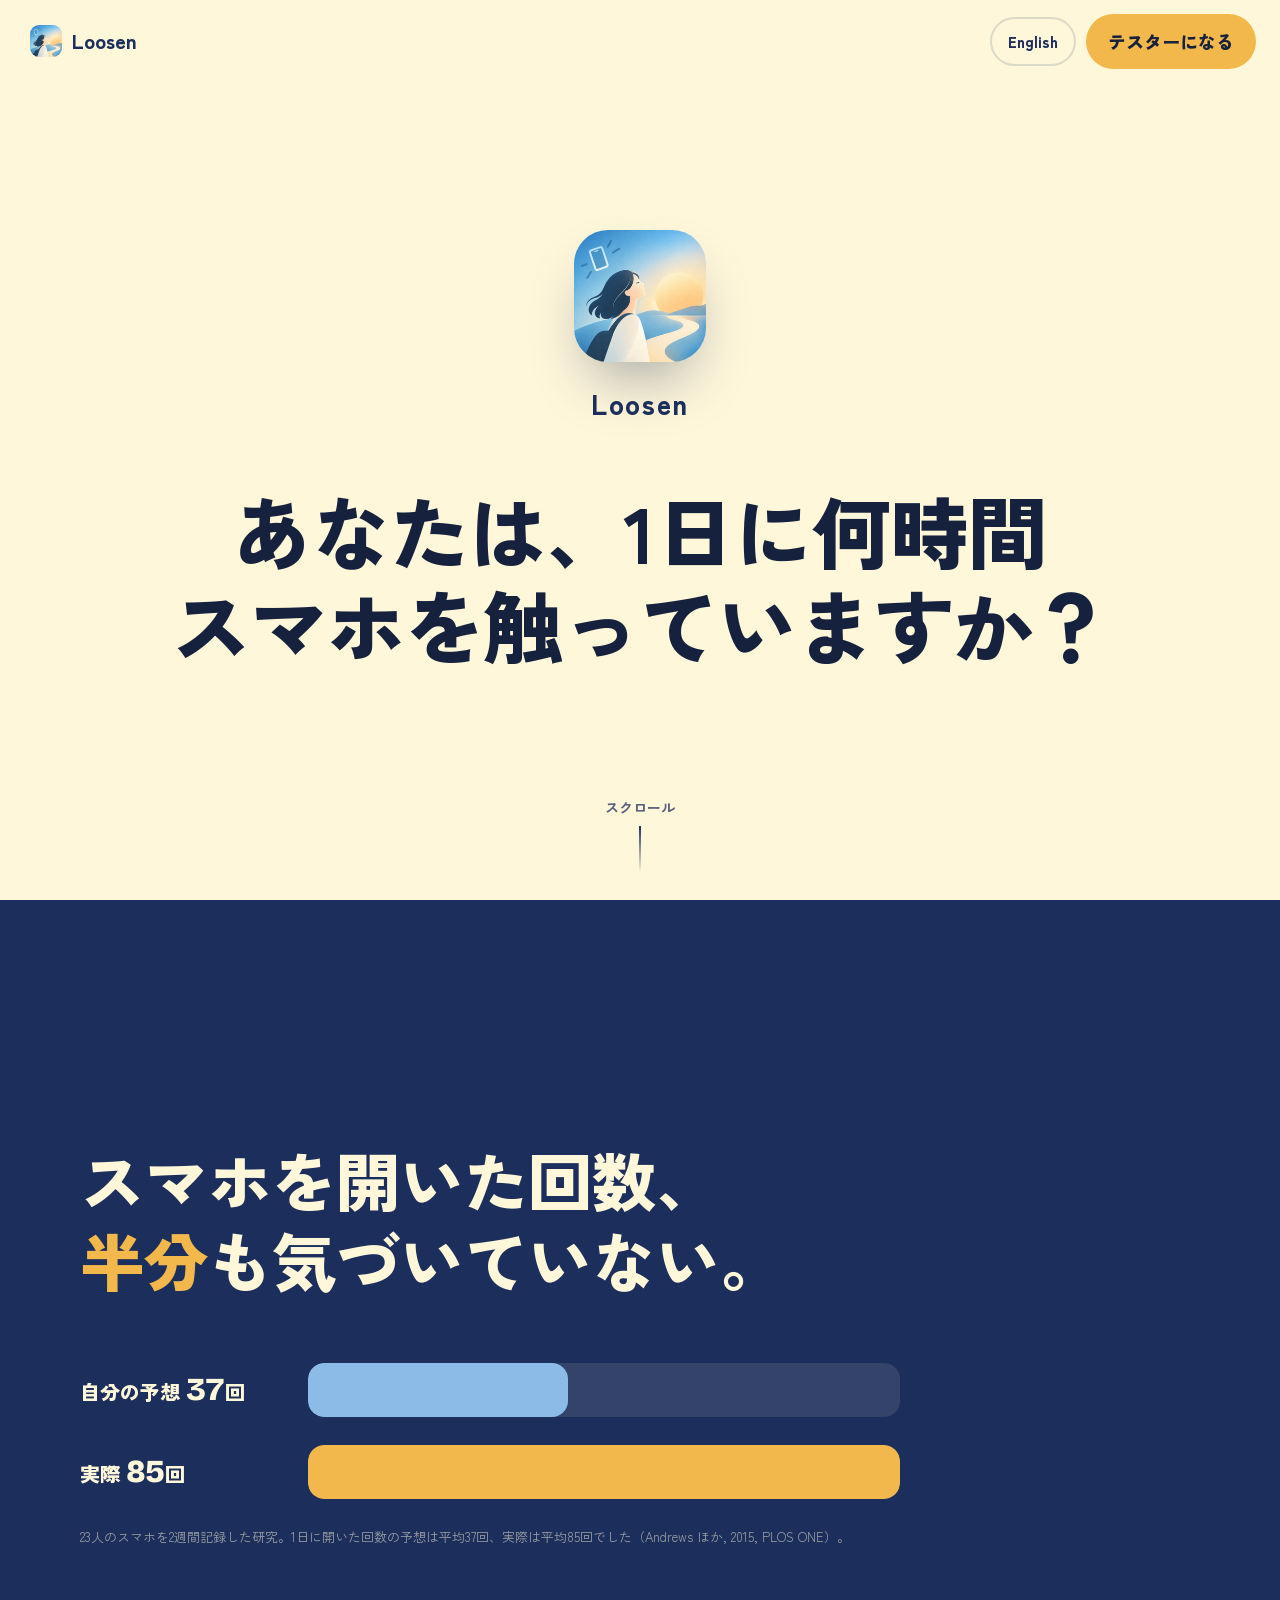
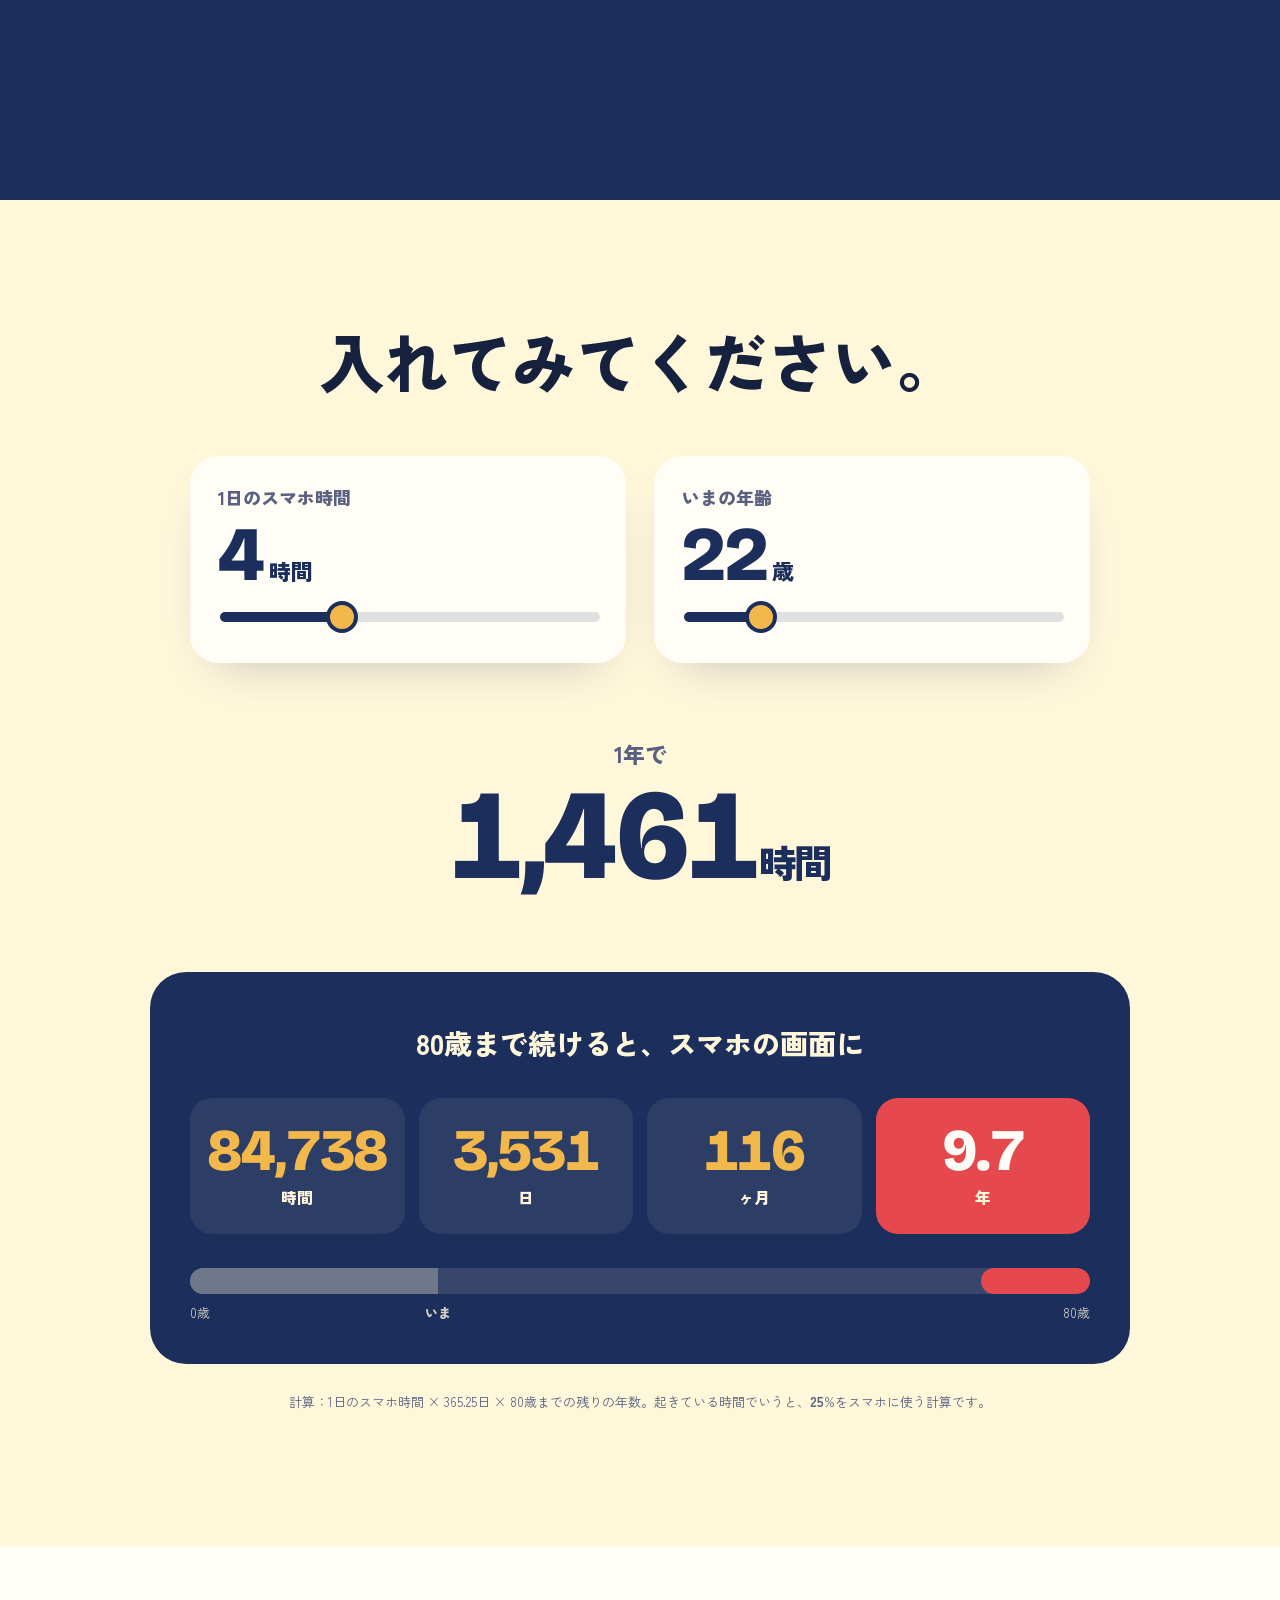
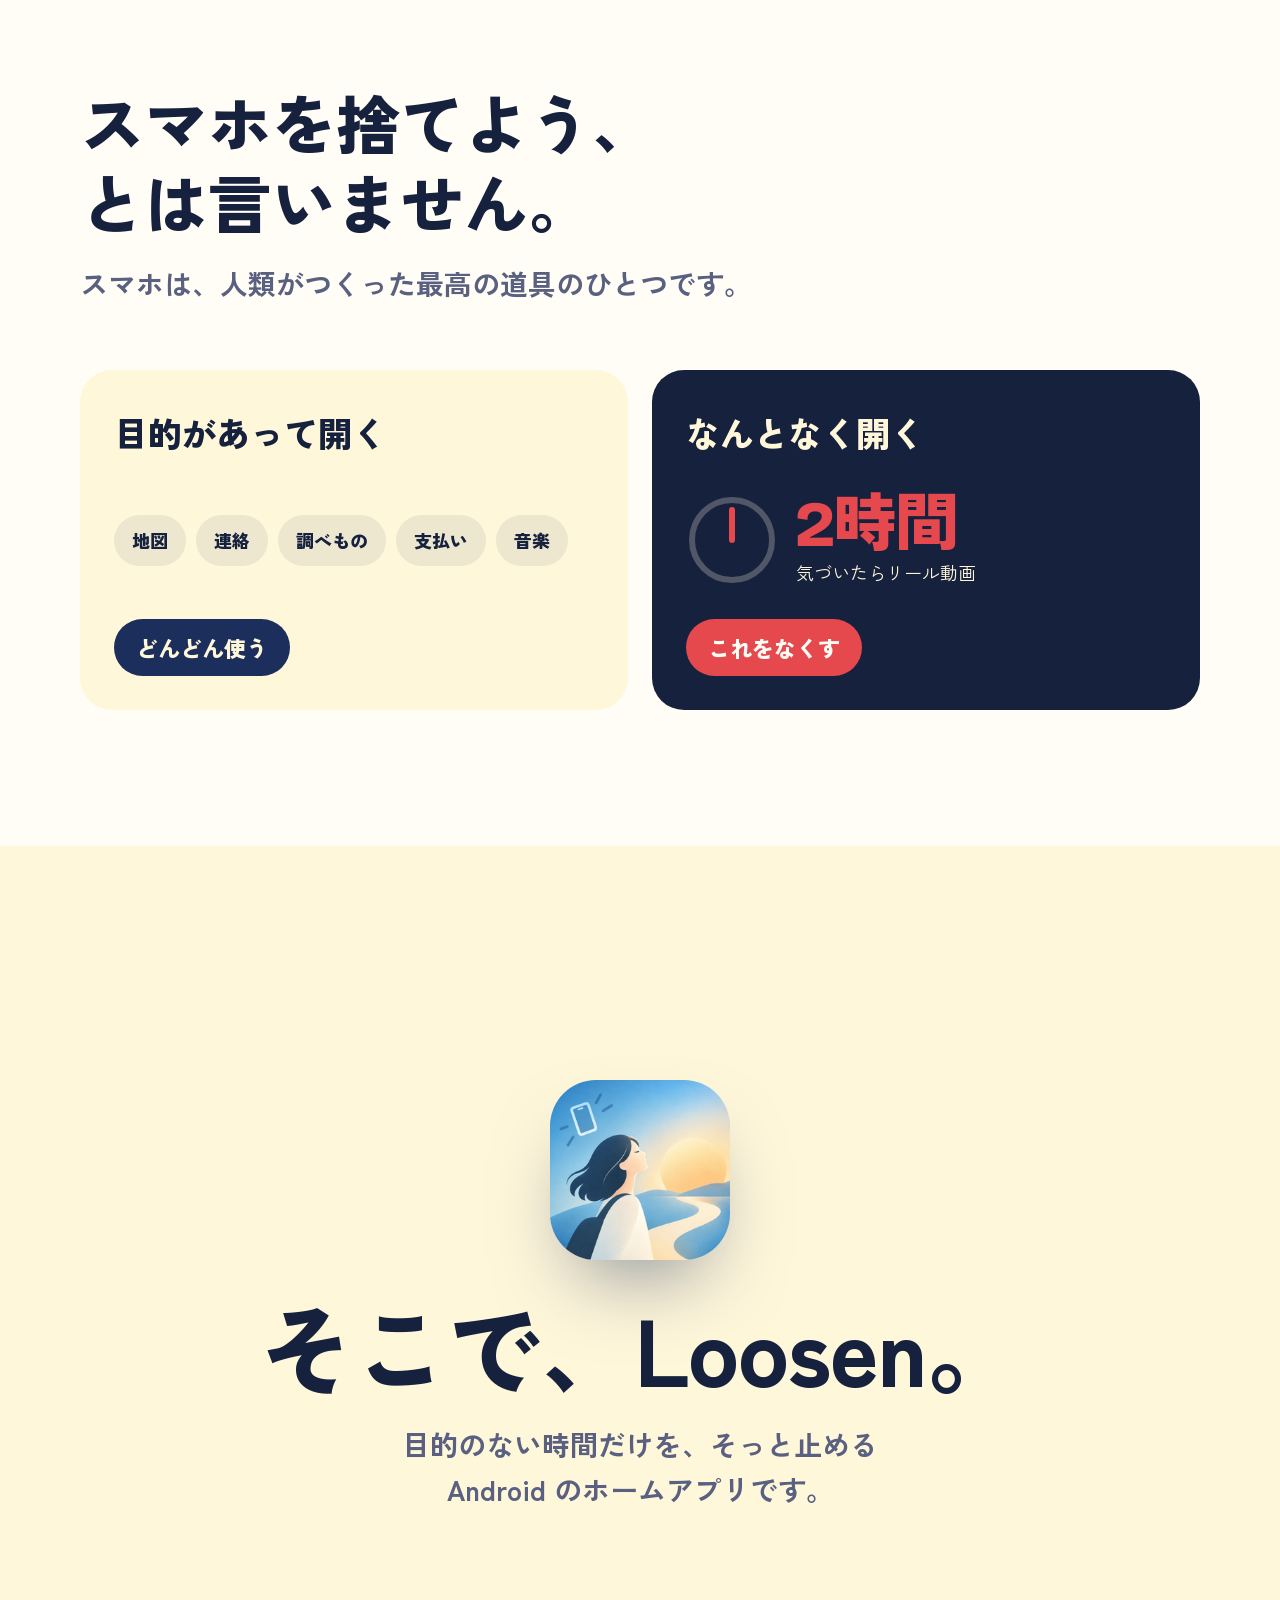
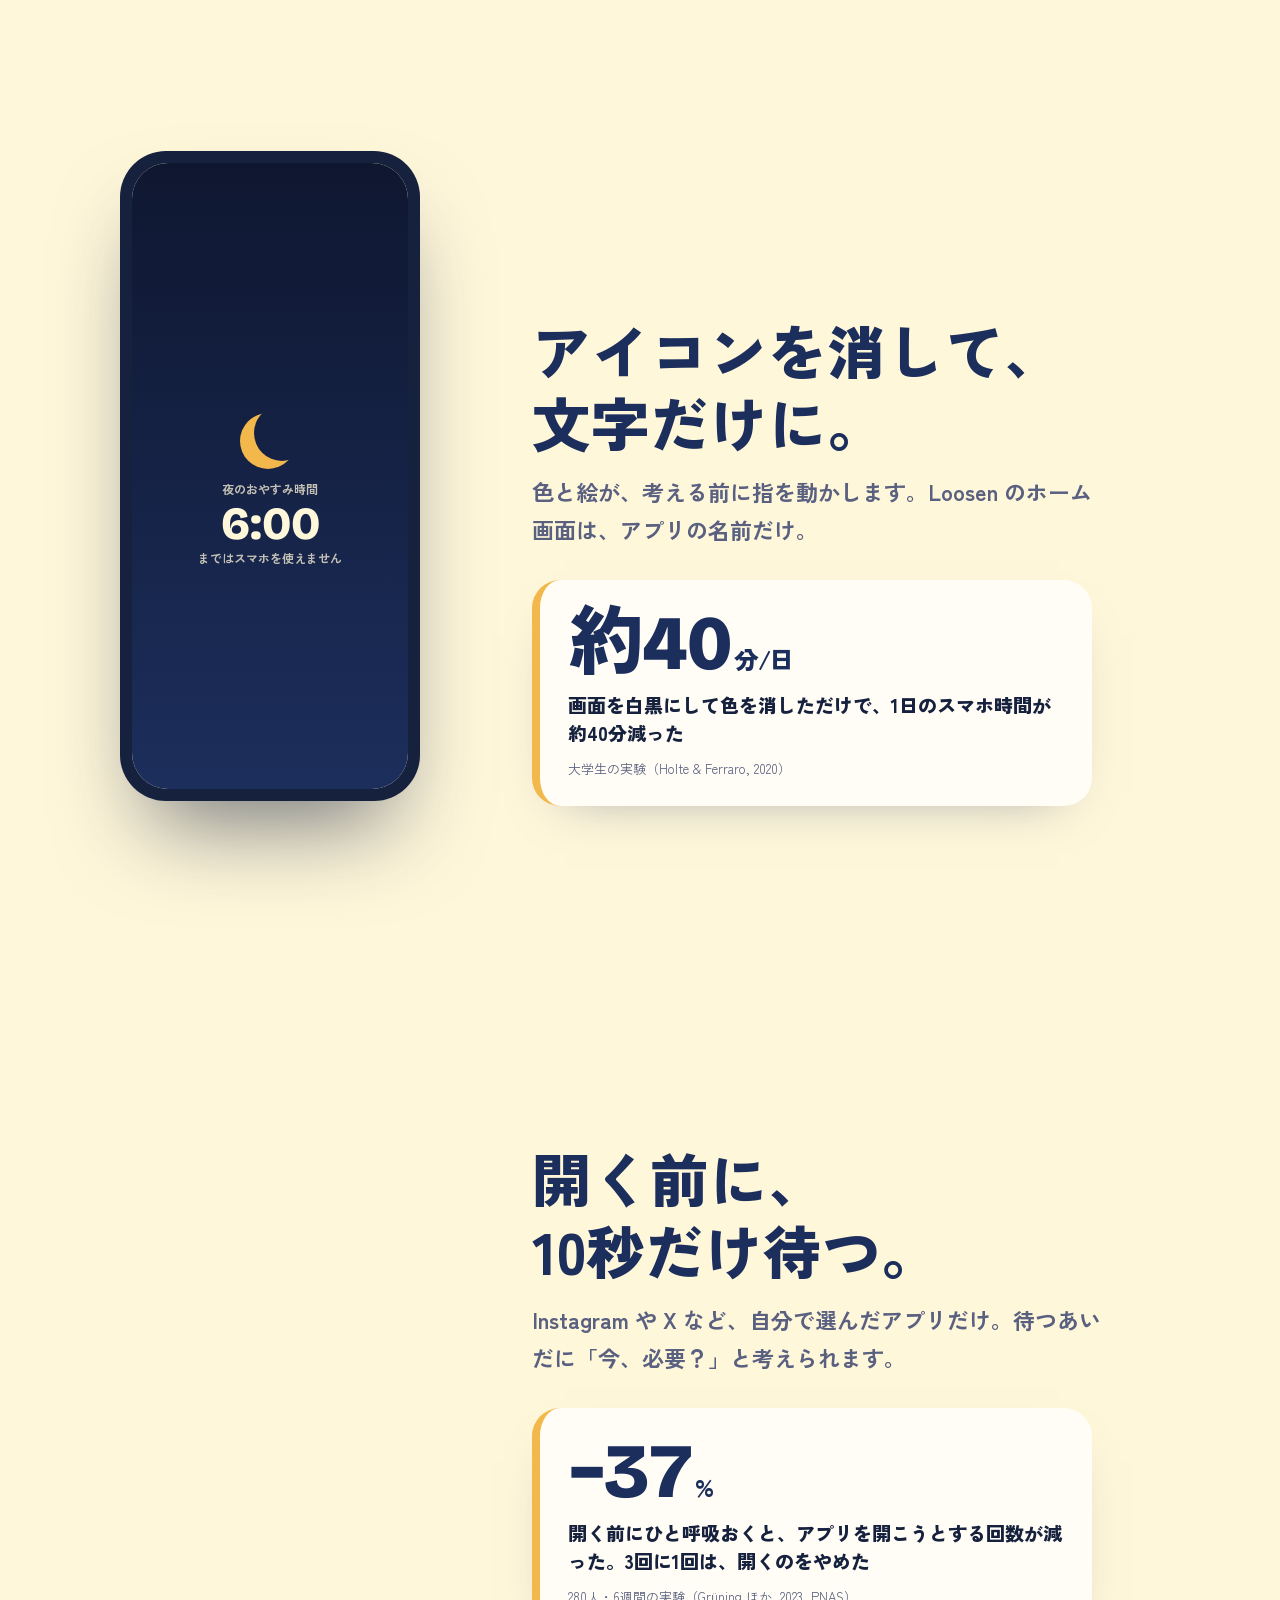
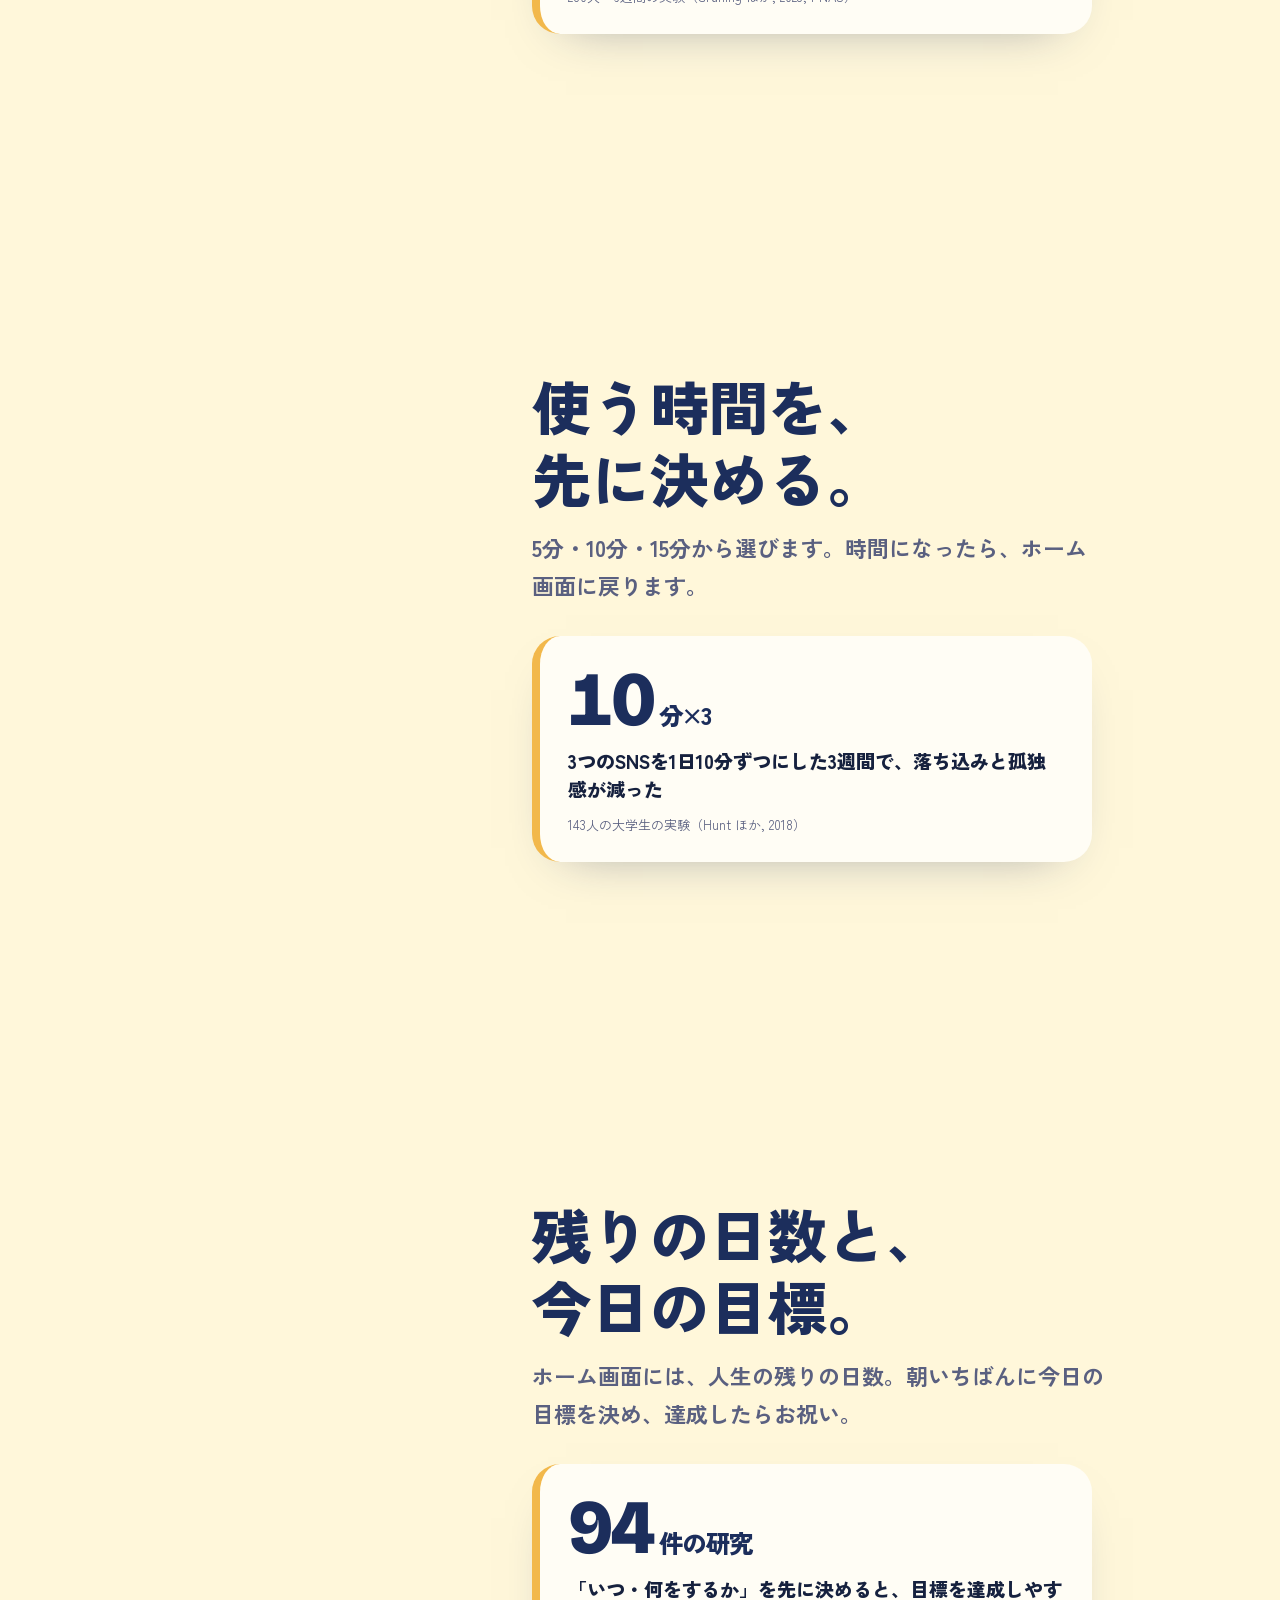
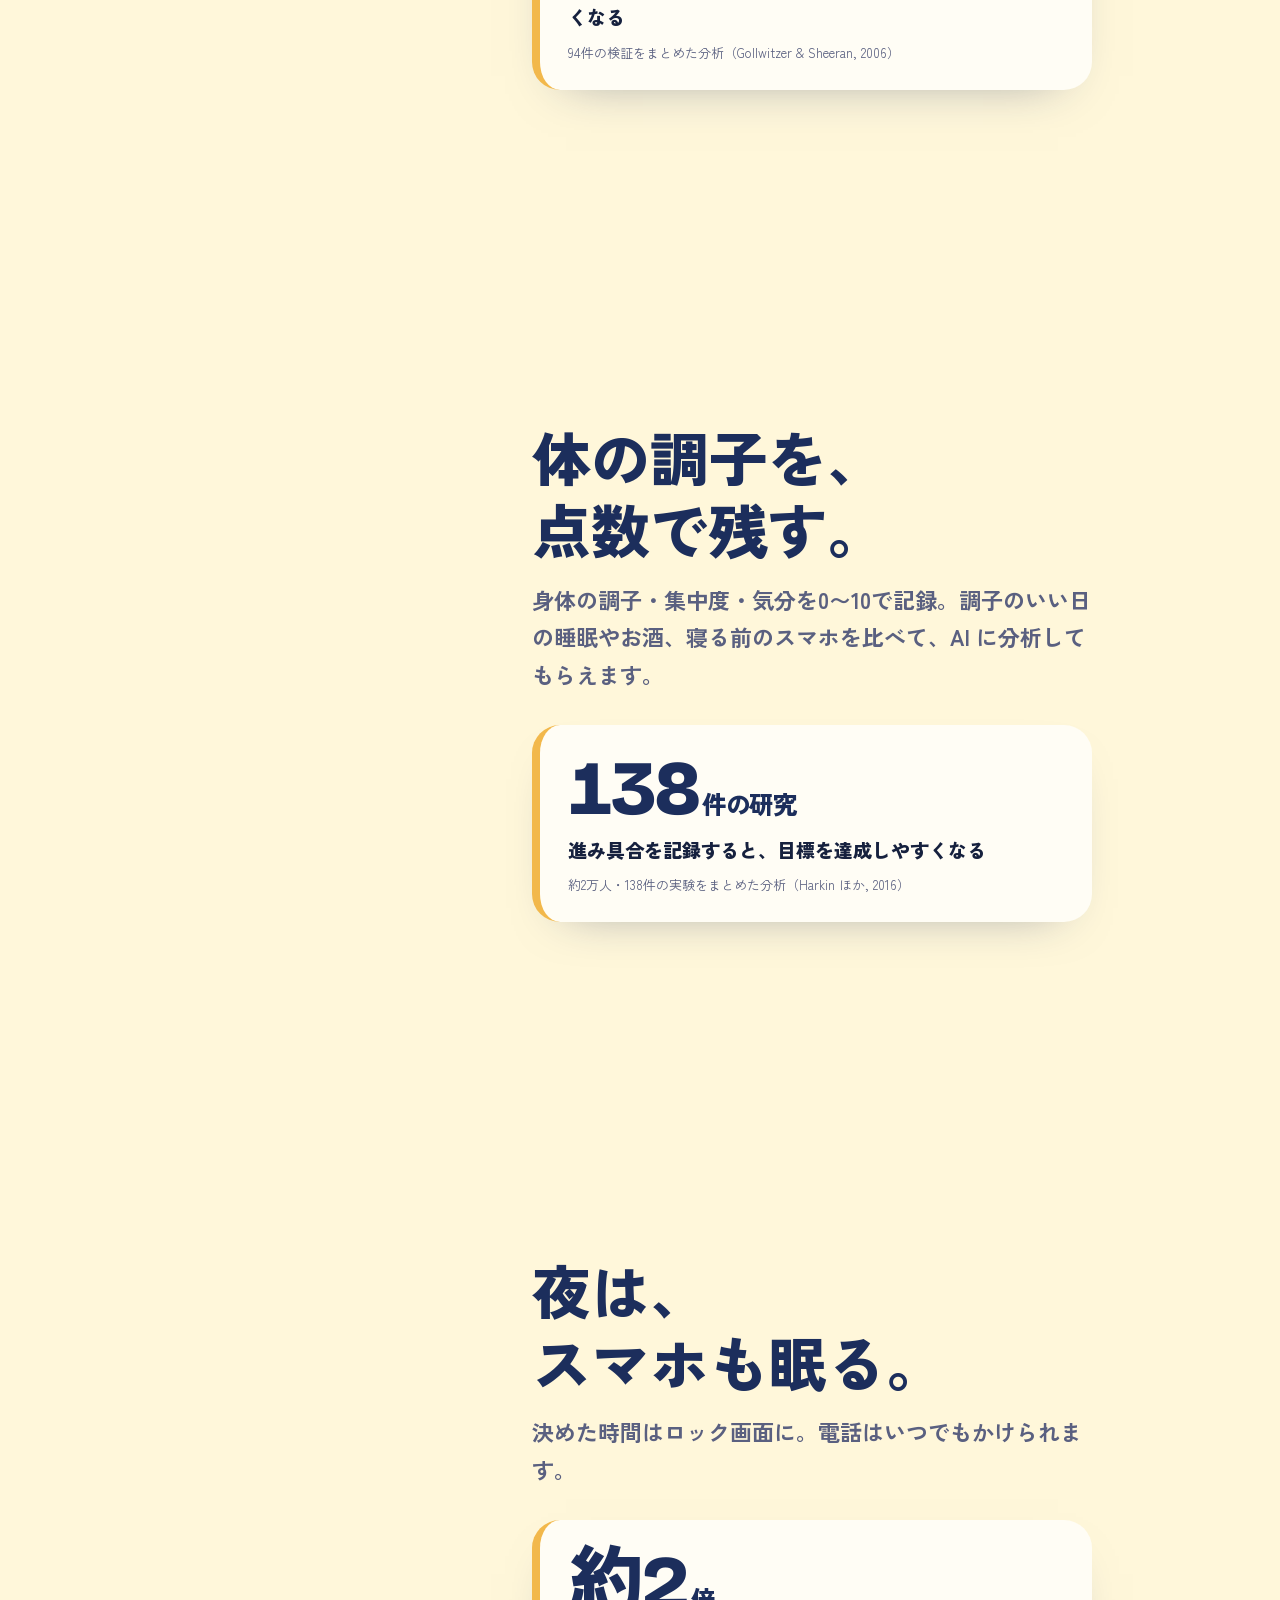
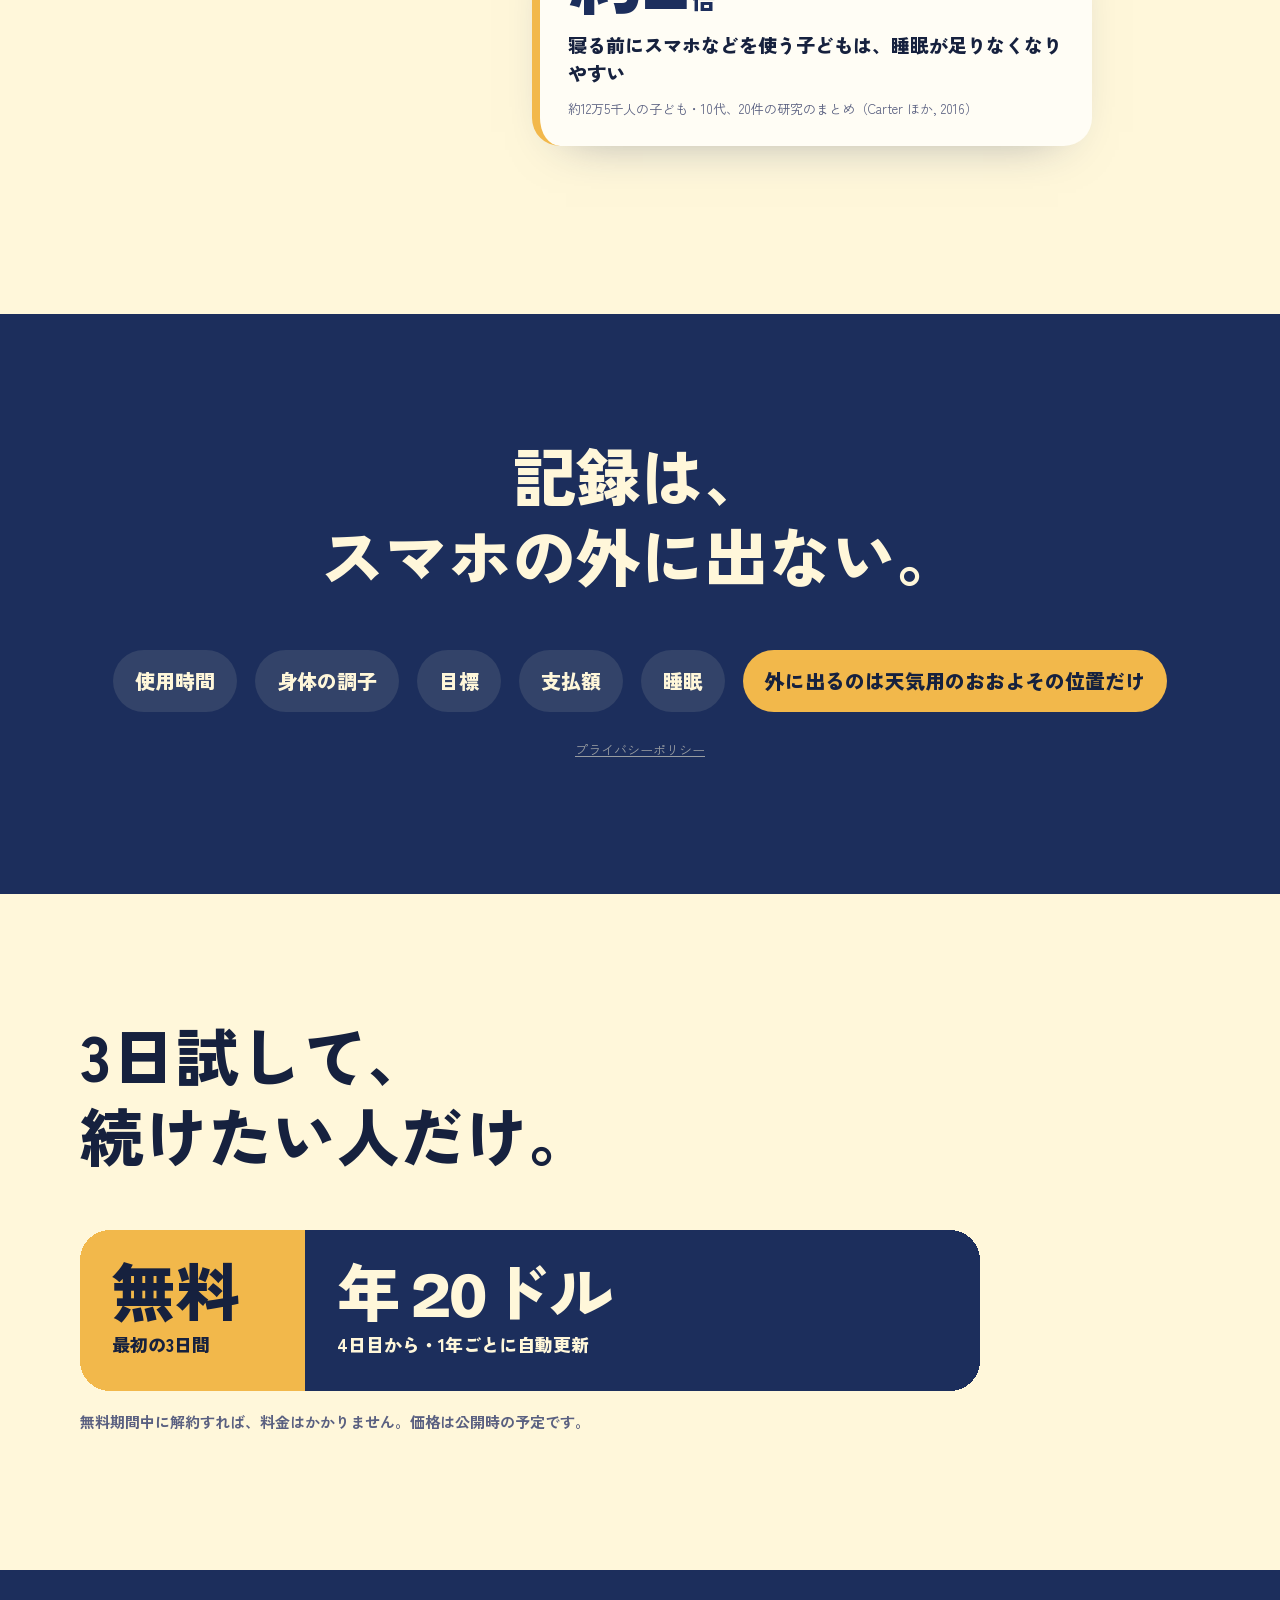
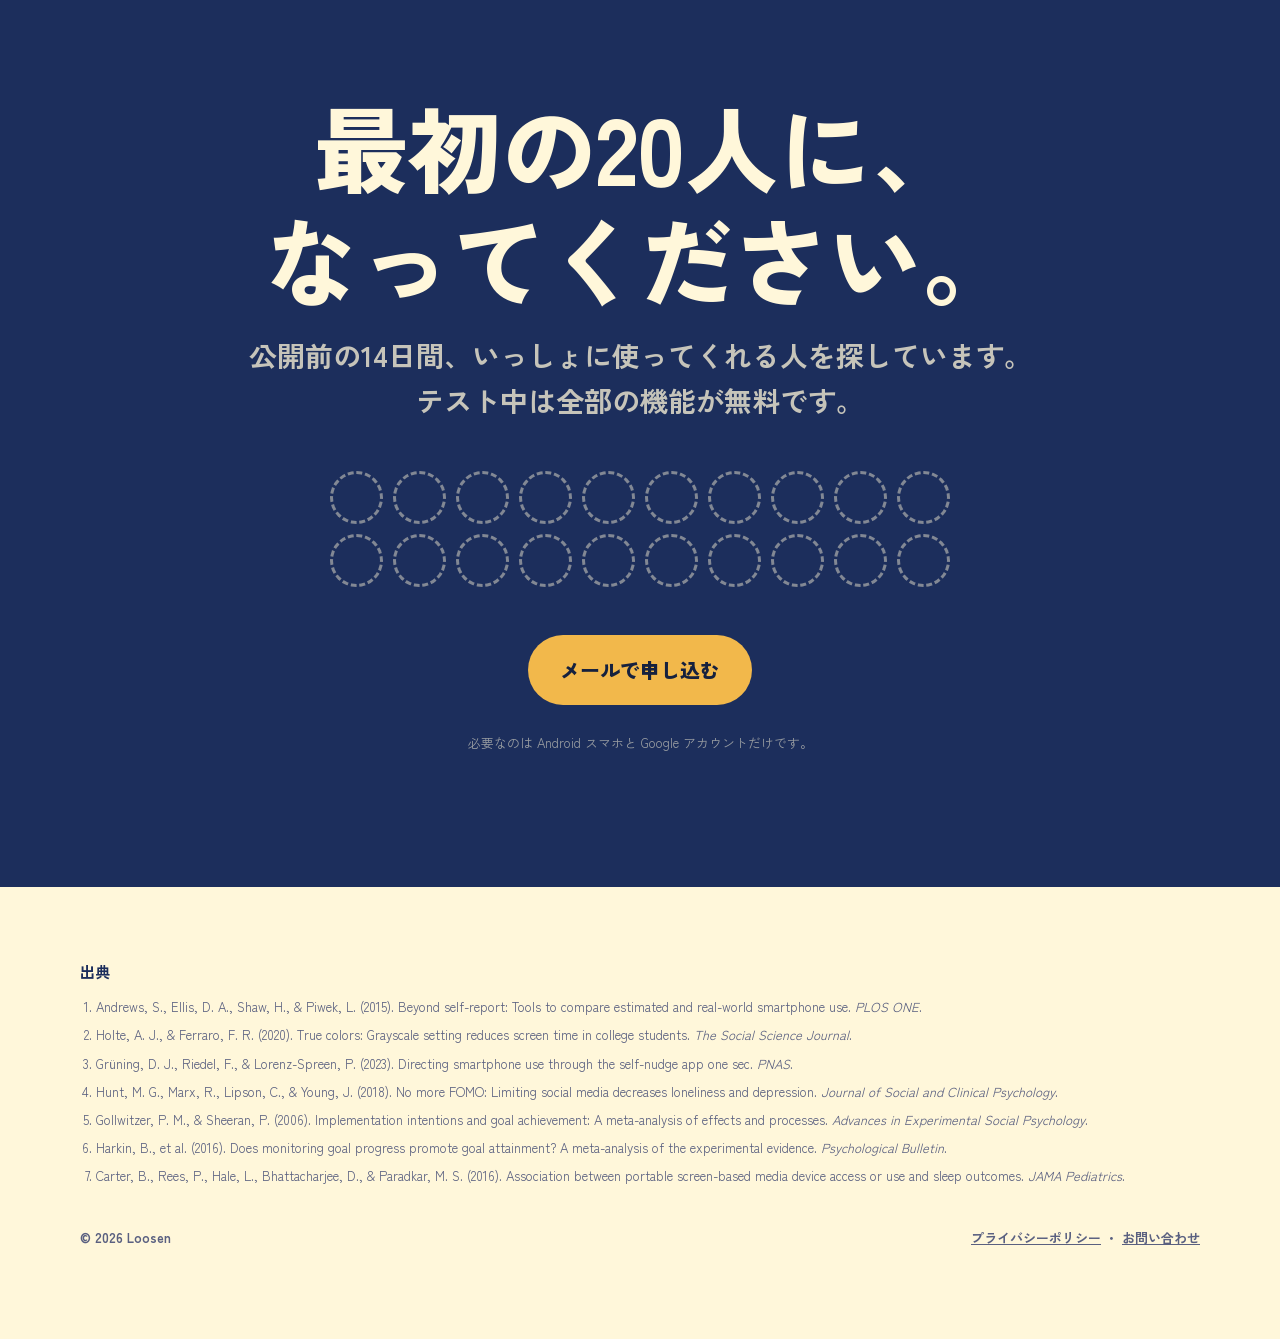
==== commit 6581c0be: "英語版の紹介ページ（/en/）と、日本語・英語の切り替えを追加 Co-Authored-By: Claude Opus 5.5 <noreply@anthropic.com>" ====
--- a/index.html
+++ b/index.html
@@ -9,6 +9,9 @@
 <meta property="og:description" content="あなたは1日に何時間スマホを触っていますか？">
 <meta property="og:image" content="icon.png">
 <meta name="theme-color" content="#FFF7DA">
+<link rel="alternate" hreflang="ja" href="https://enakagami98-lang.github.io/loosen-site/">
+<link rel="alternate" hreflang="en" href="https://enakagami98-lang.github.io/loosen-site/en/">
+<link rel="alternate" hreflang="x-default" href="https://enakagami98-lang.github.io/loosen-site/en/">
 <link rel="icon" href="icon.png">
 <link rel="preconnect" href="https://fonts.googleapis.com">
 <link rel="preconnect" href="https://fonts.gstatic.com" crossorigin>
@@ -19,7 +22,10 @@
 
 <header class="bar">
   <a class="brand" href="#top"><img src="icon.png" alt="">Loosen</a>
-  <a class="cta" href="#join">テスターになる</a>
+  <div class="bar-right">
+    <a class="lang" href="en/" hreflang="en" lang="en">English</a>
+    <a class="cta" href="#join">テスターになる</a>
+  </div>
 </header>
 
 <main id="top">
--- a/site.css
+++ b/site.css
@@ -49,6 +49,14 @@
 .cta:hover { transform: translateY(-3px); box-shadow: 0 12px 28px rgba(28, 46, 92, .3); }
 .cta.sunbtn { background: var(--sun); color: var(--ink); font-size: 20px; padding: 18px 32px; }
 .bar .cta { background: var(--sun); color: var(--ink); }
+.bar-right { display: flex; align-items: center; gap: 10px; }
+/* 言語の切り替え（日本語 / English） */
+.lang { font-weight: 900; font-size: 15px; text-decoration: none; color: var(--navy); background: rgba(255, 247, 218, .85); backdrop-filter: blur(8px); padding: 10px 16px; border-radius: 99px; border: 2px solid var(--line); }
+.lang:hover { border-color: var(--navy); }
+h1, h2, h3 { text-wrap: balance; }
+/* 英語版の見出しは、数字と同じ太い書体で */
+.en h1, .en h2, .en h3, .en .name { font-family: var(--num); font-weight: 800; letter-spacing: -.02em; }
+.chips span { white-space: nowrap; }
 
 /* ---- 1. 問いかけ ---- */
 .hero { text-align: center; }
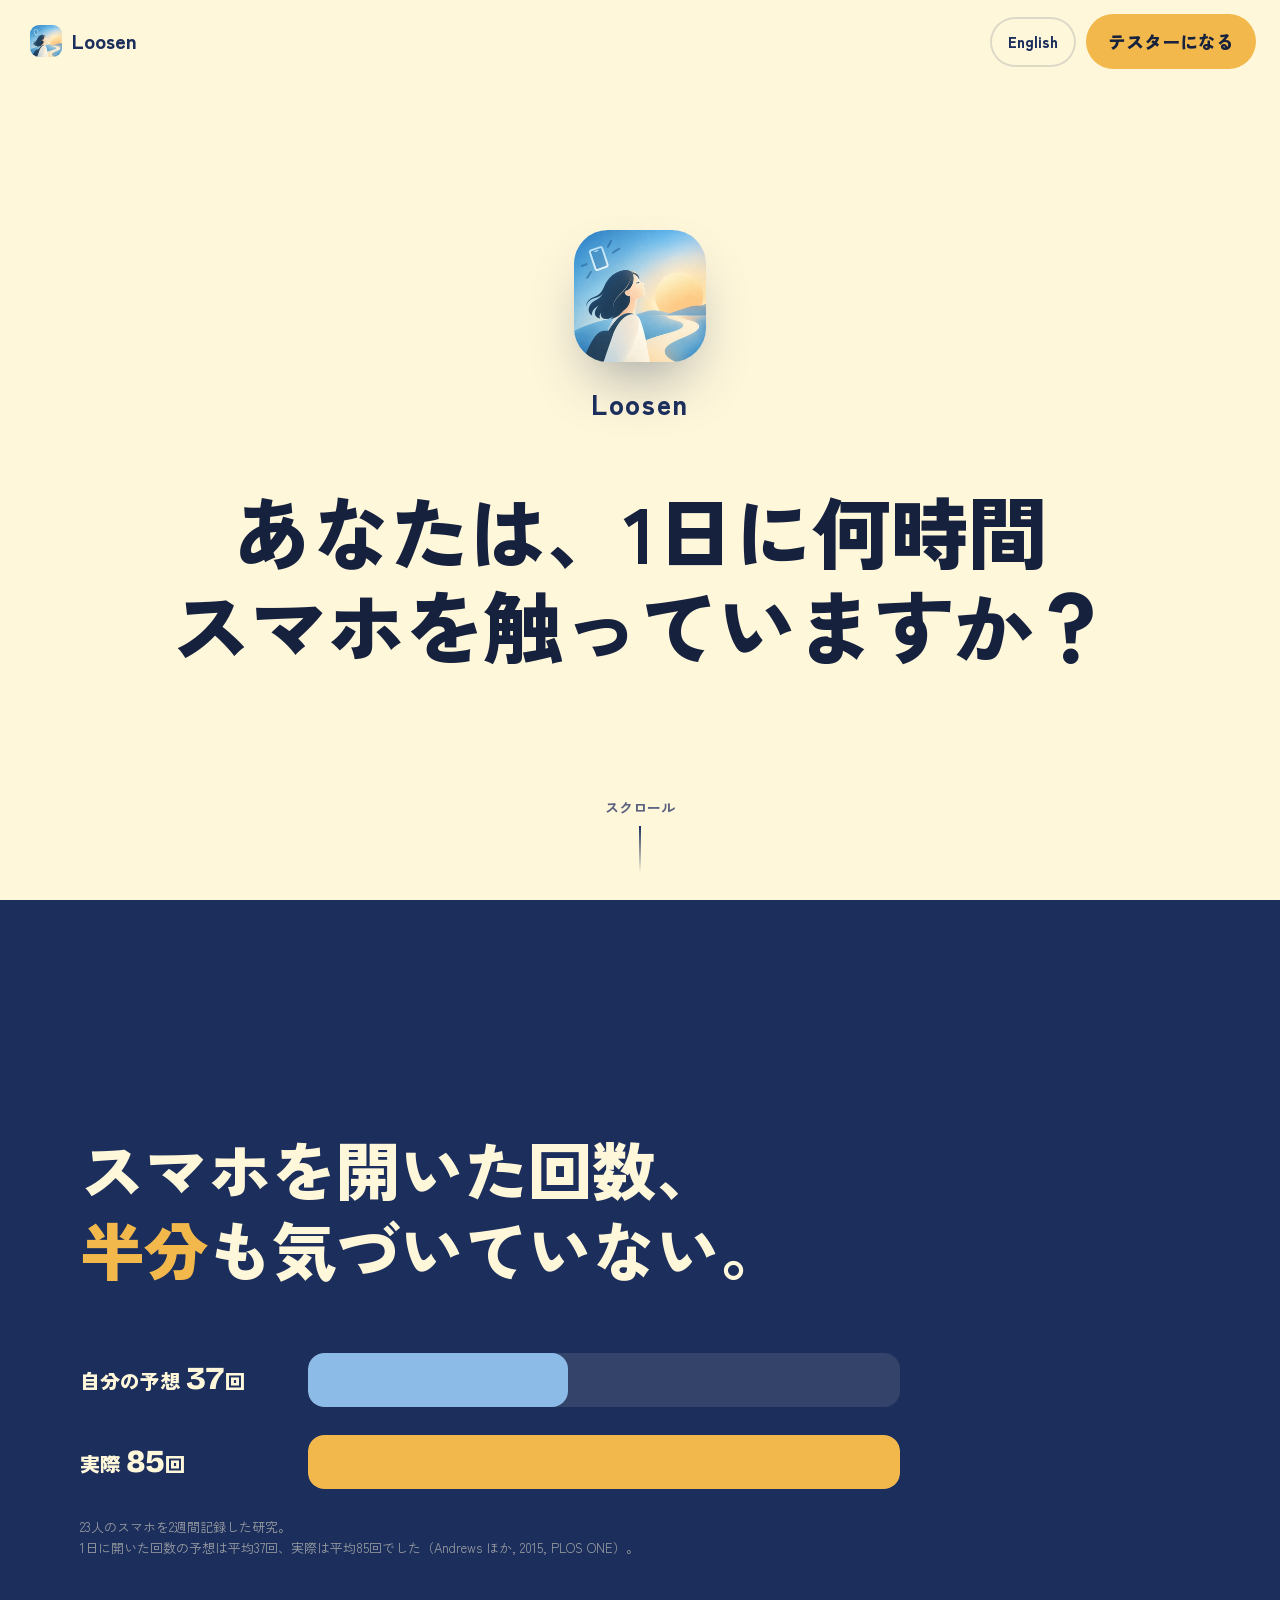
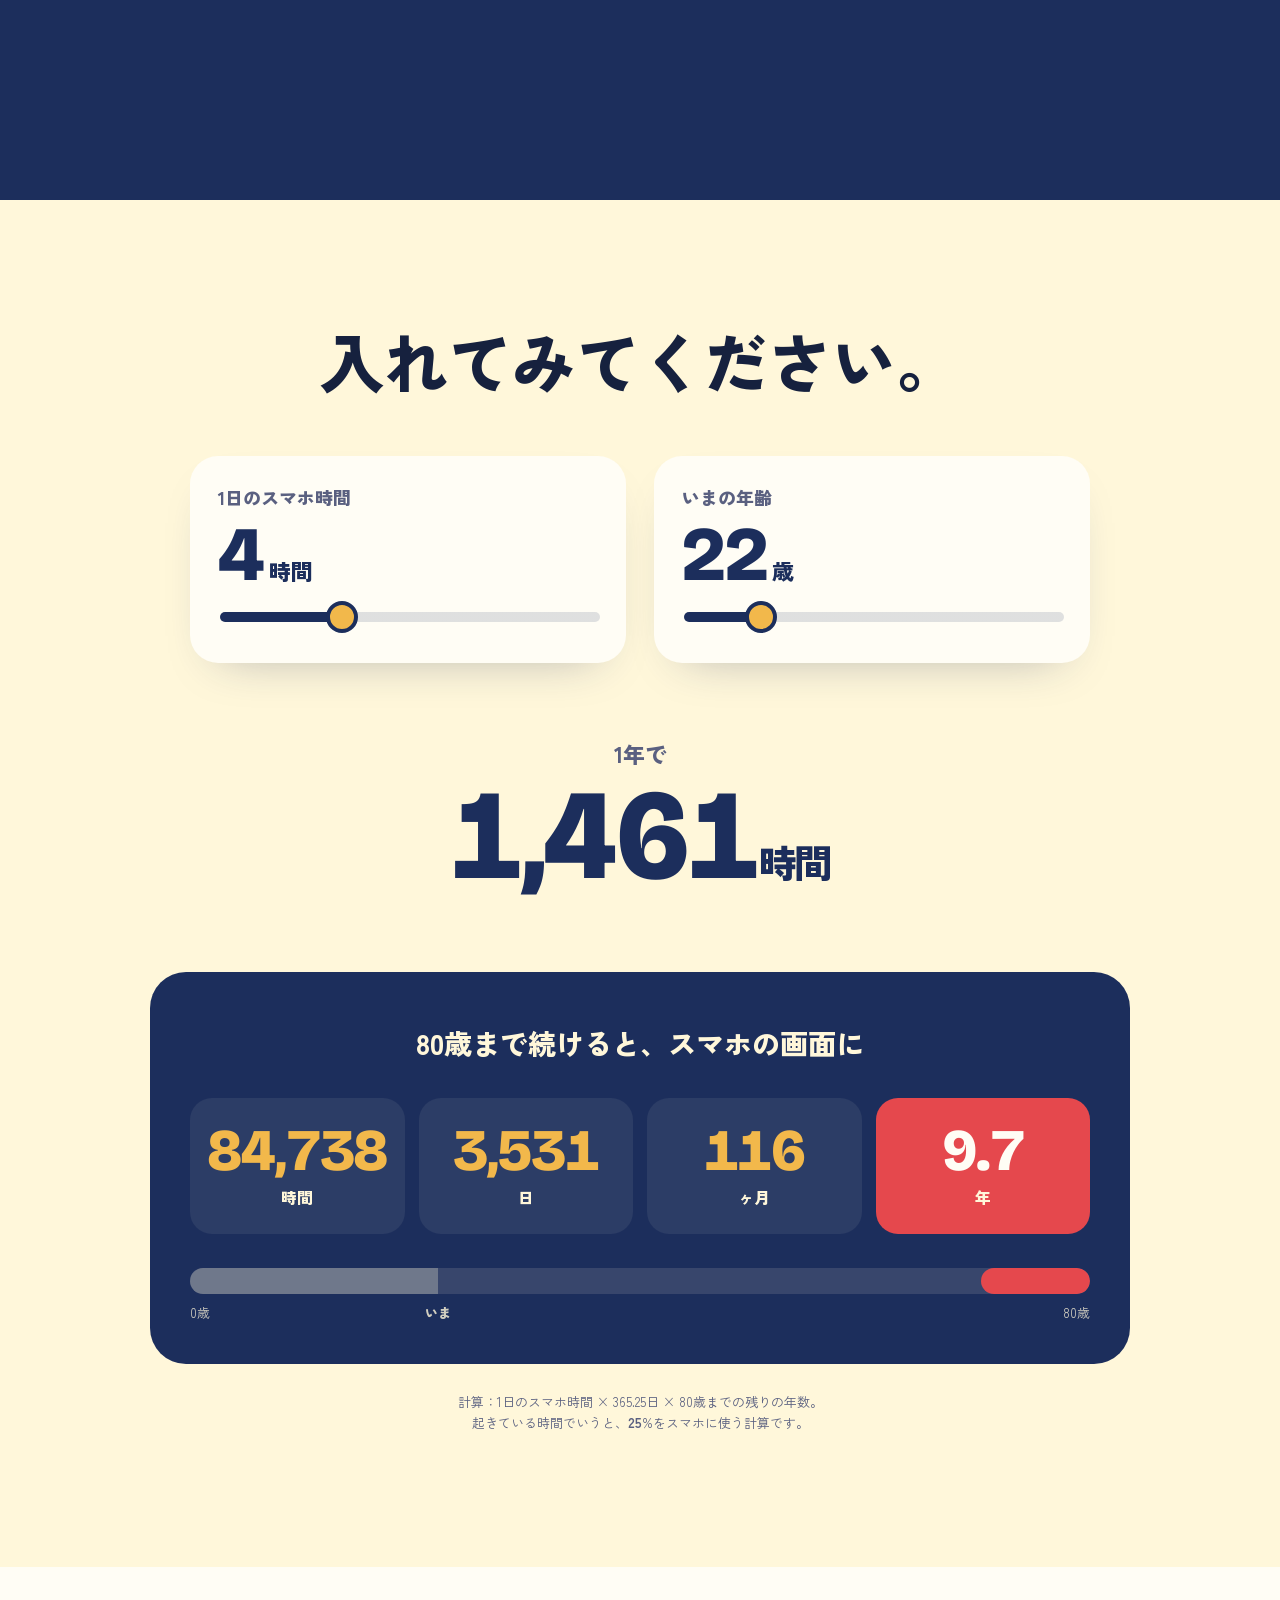
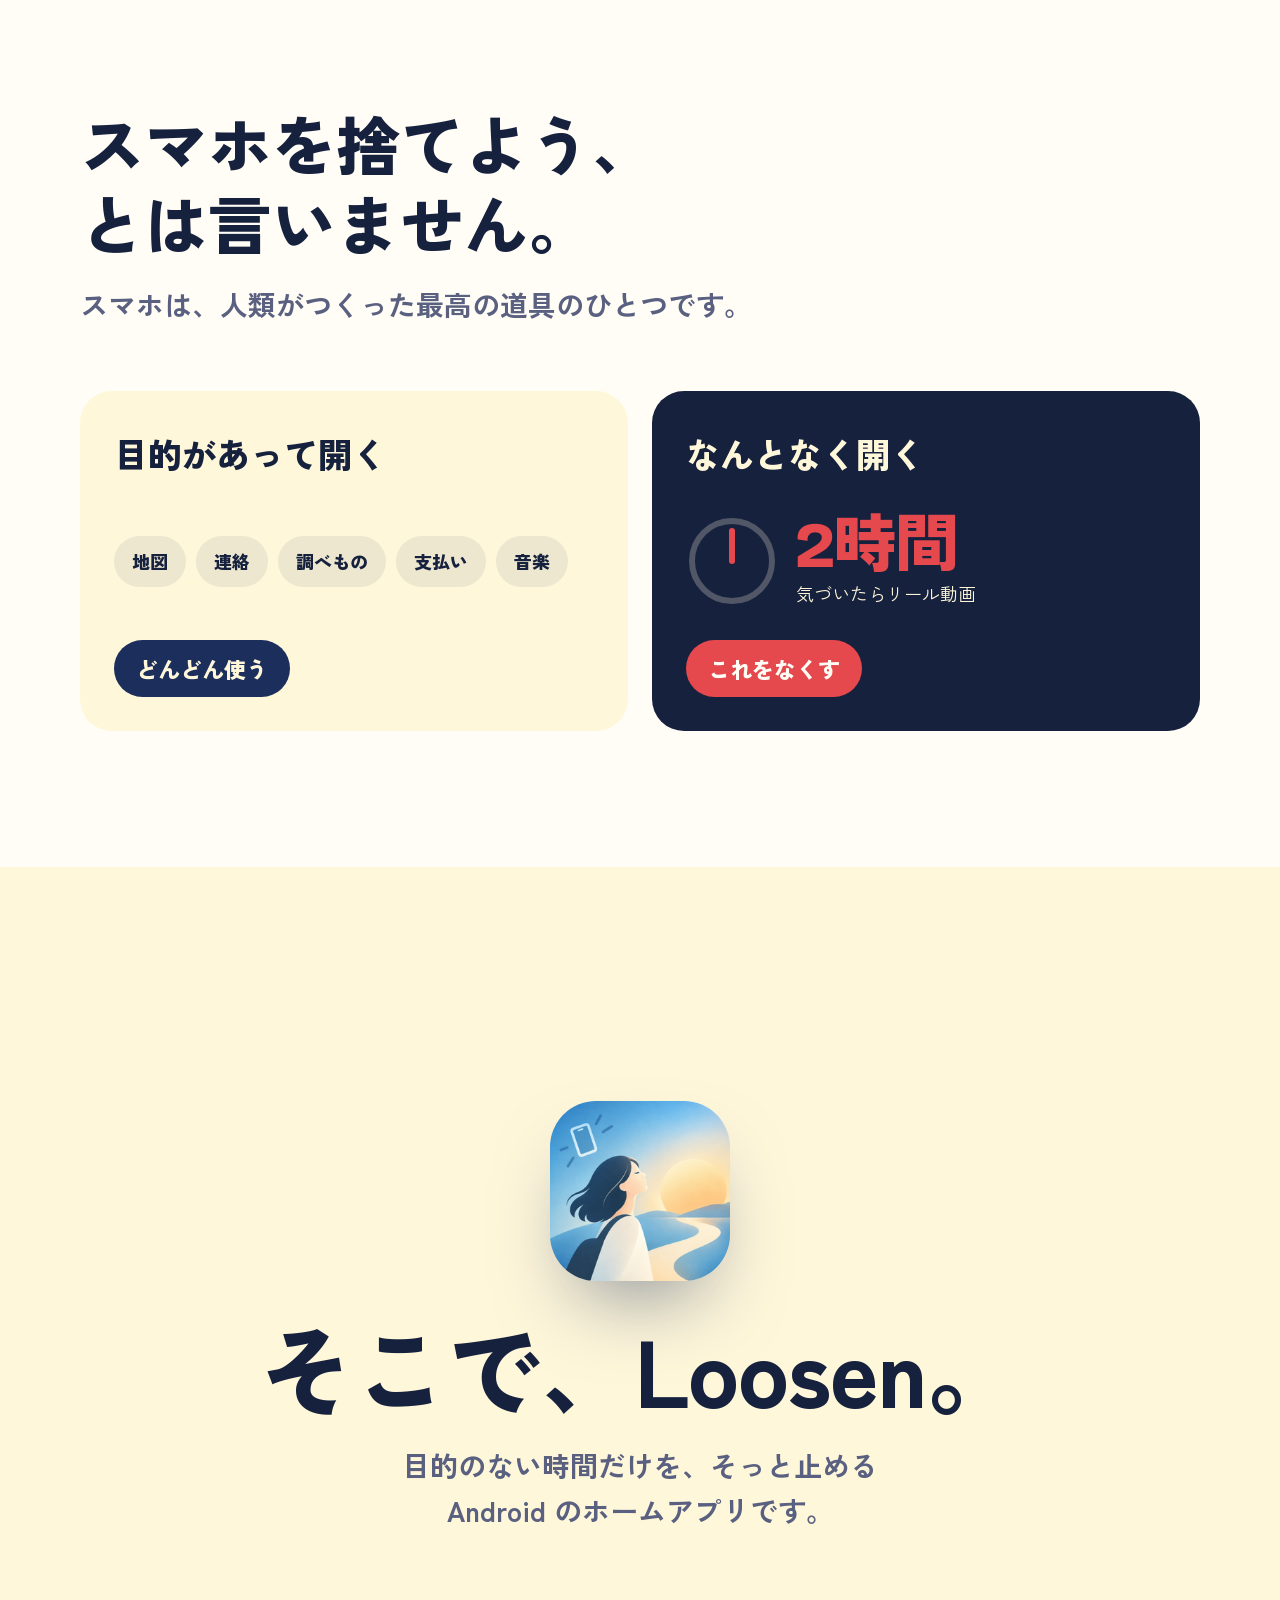
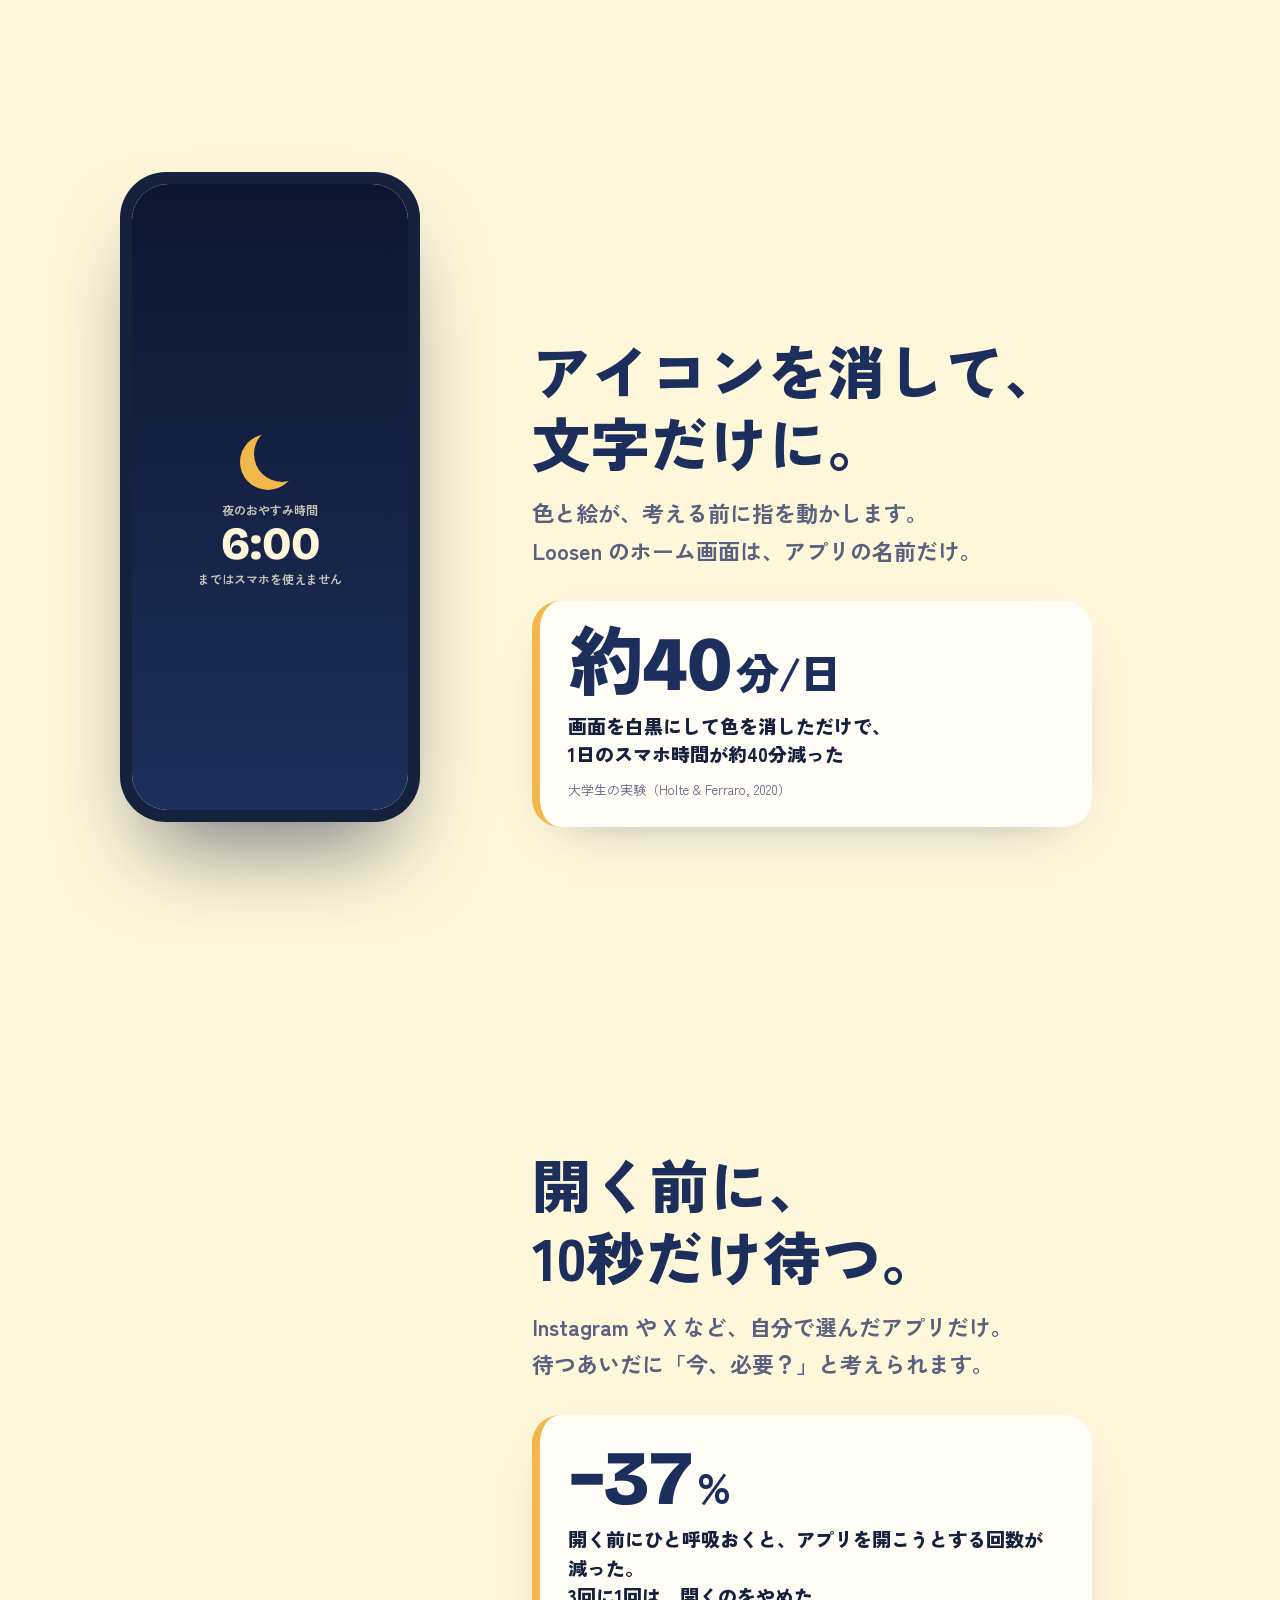
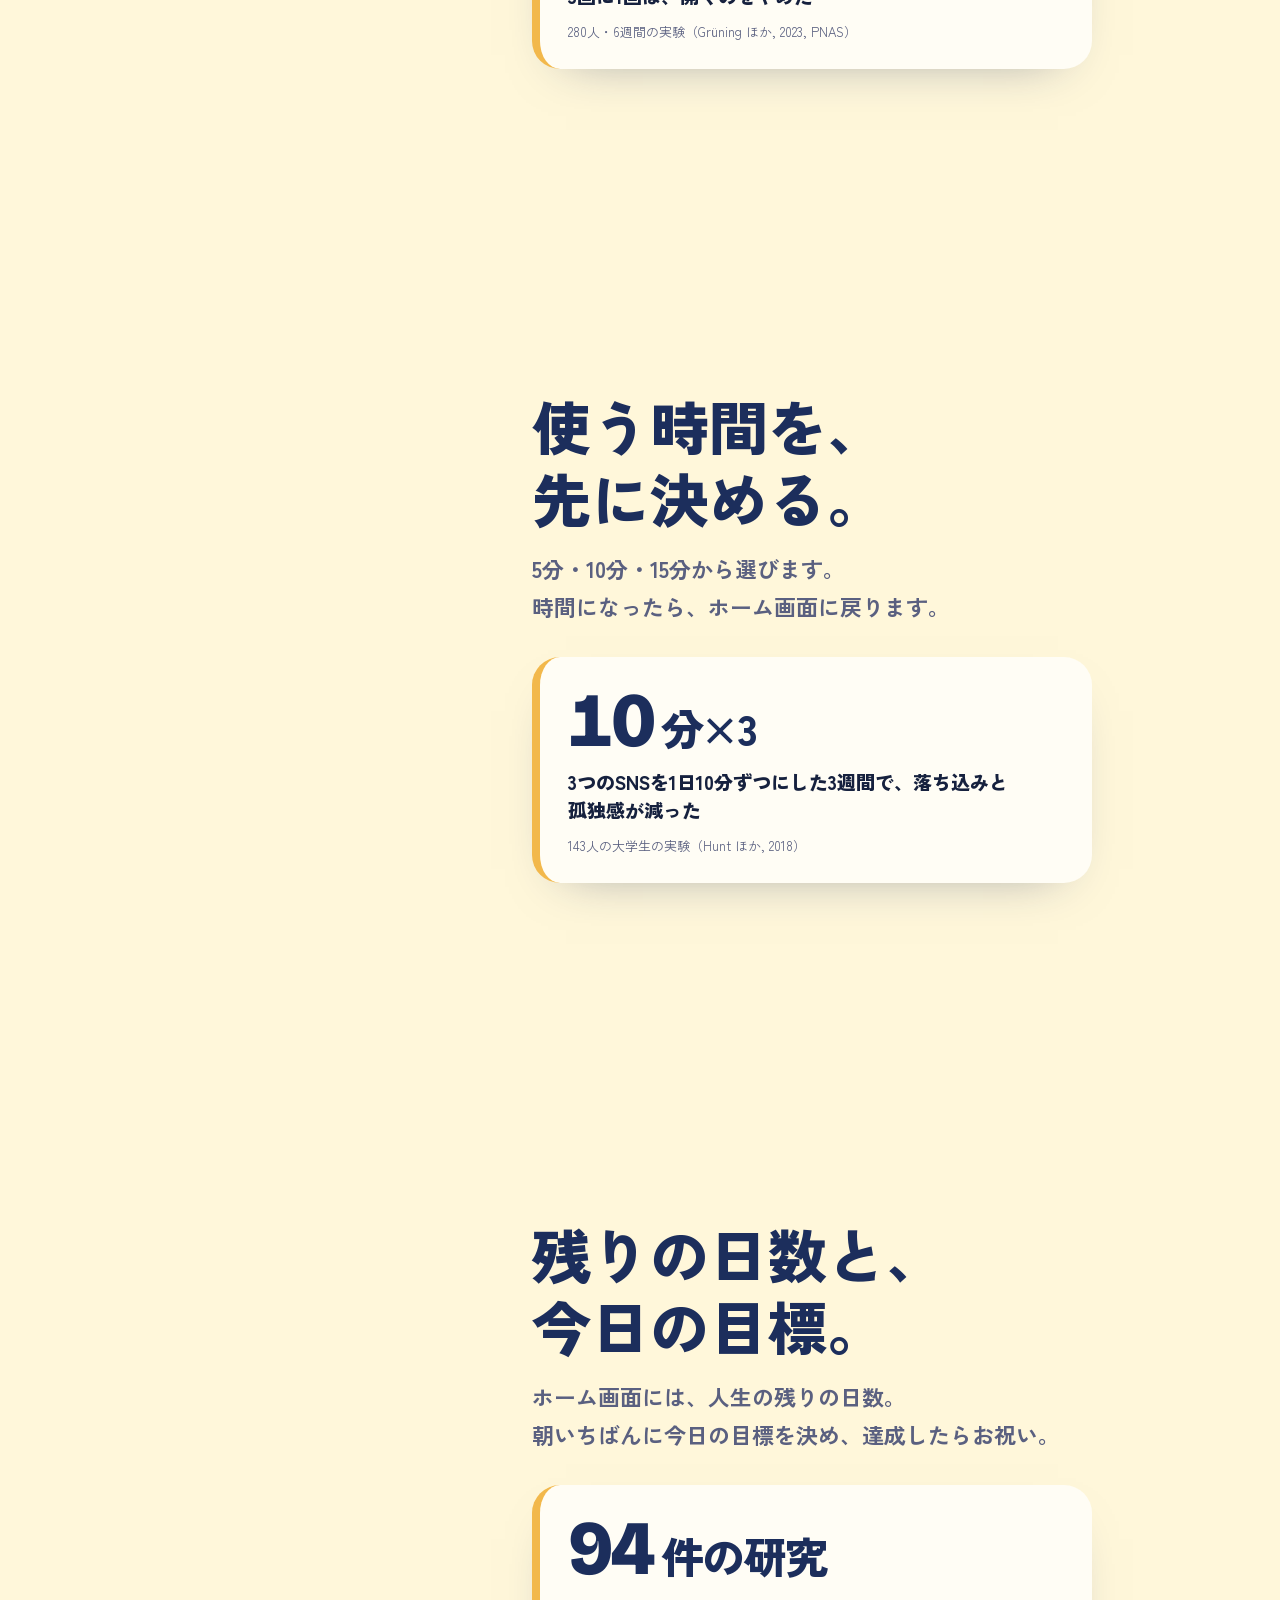
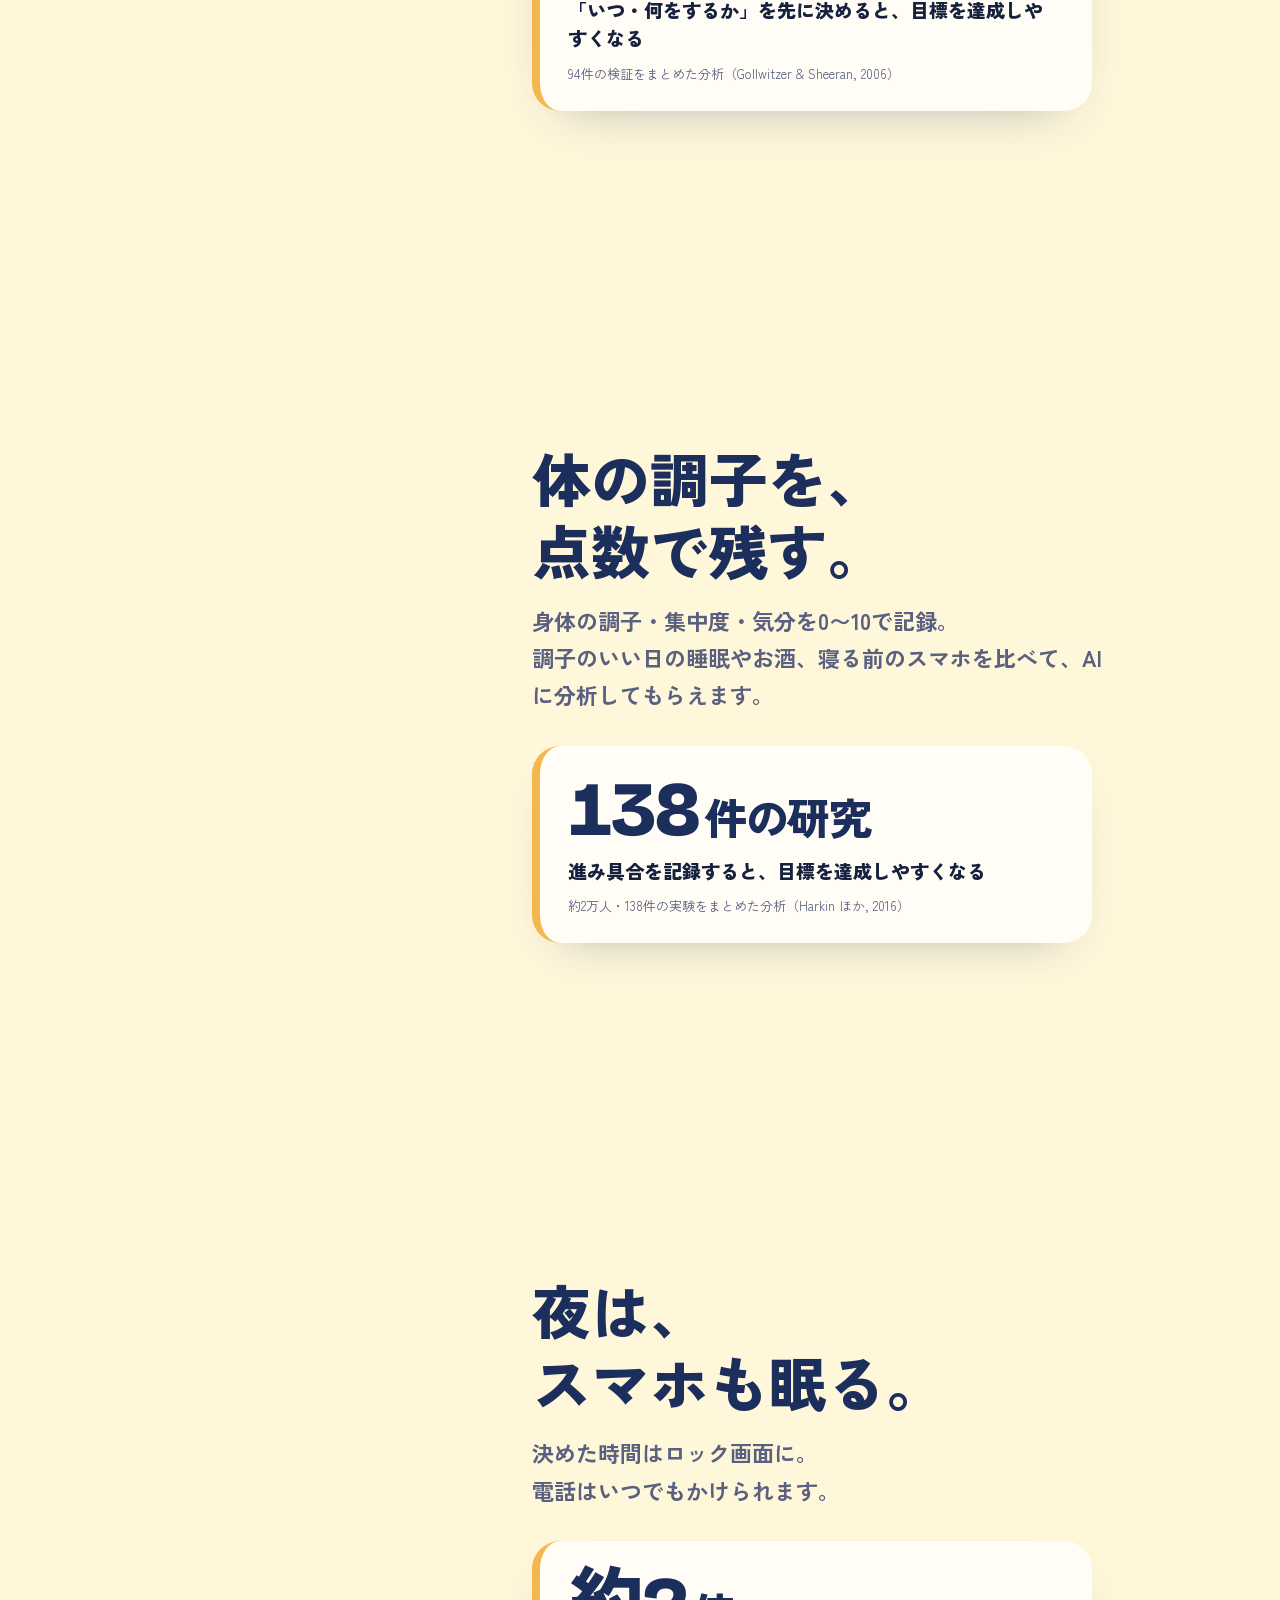
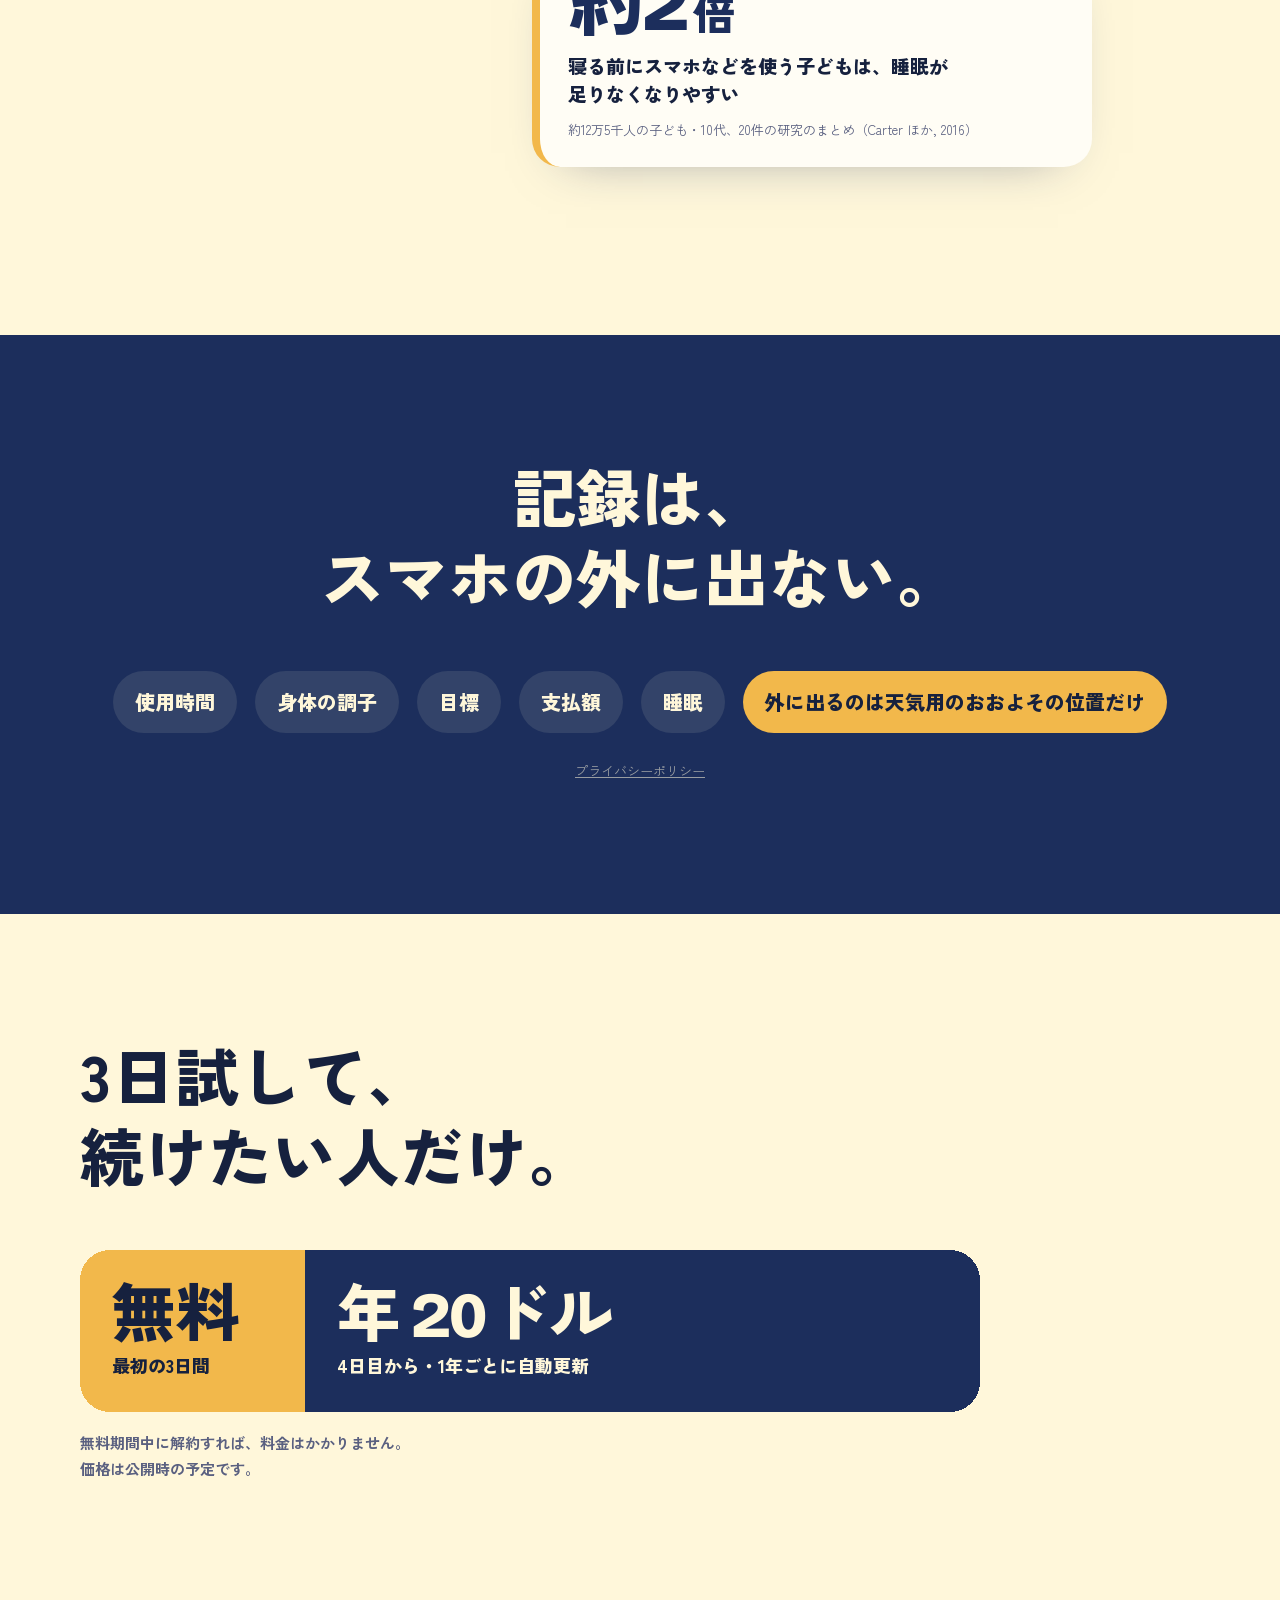
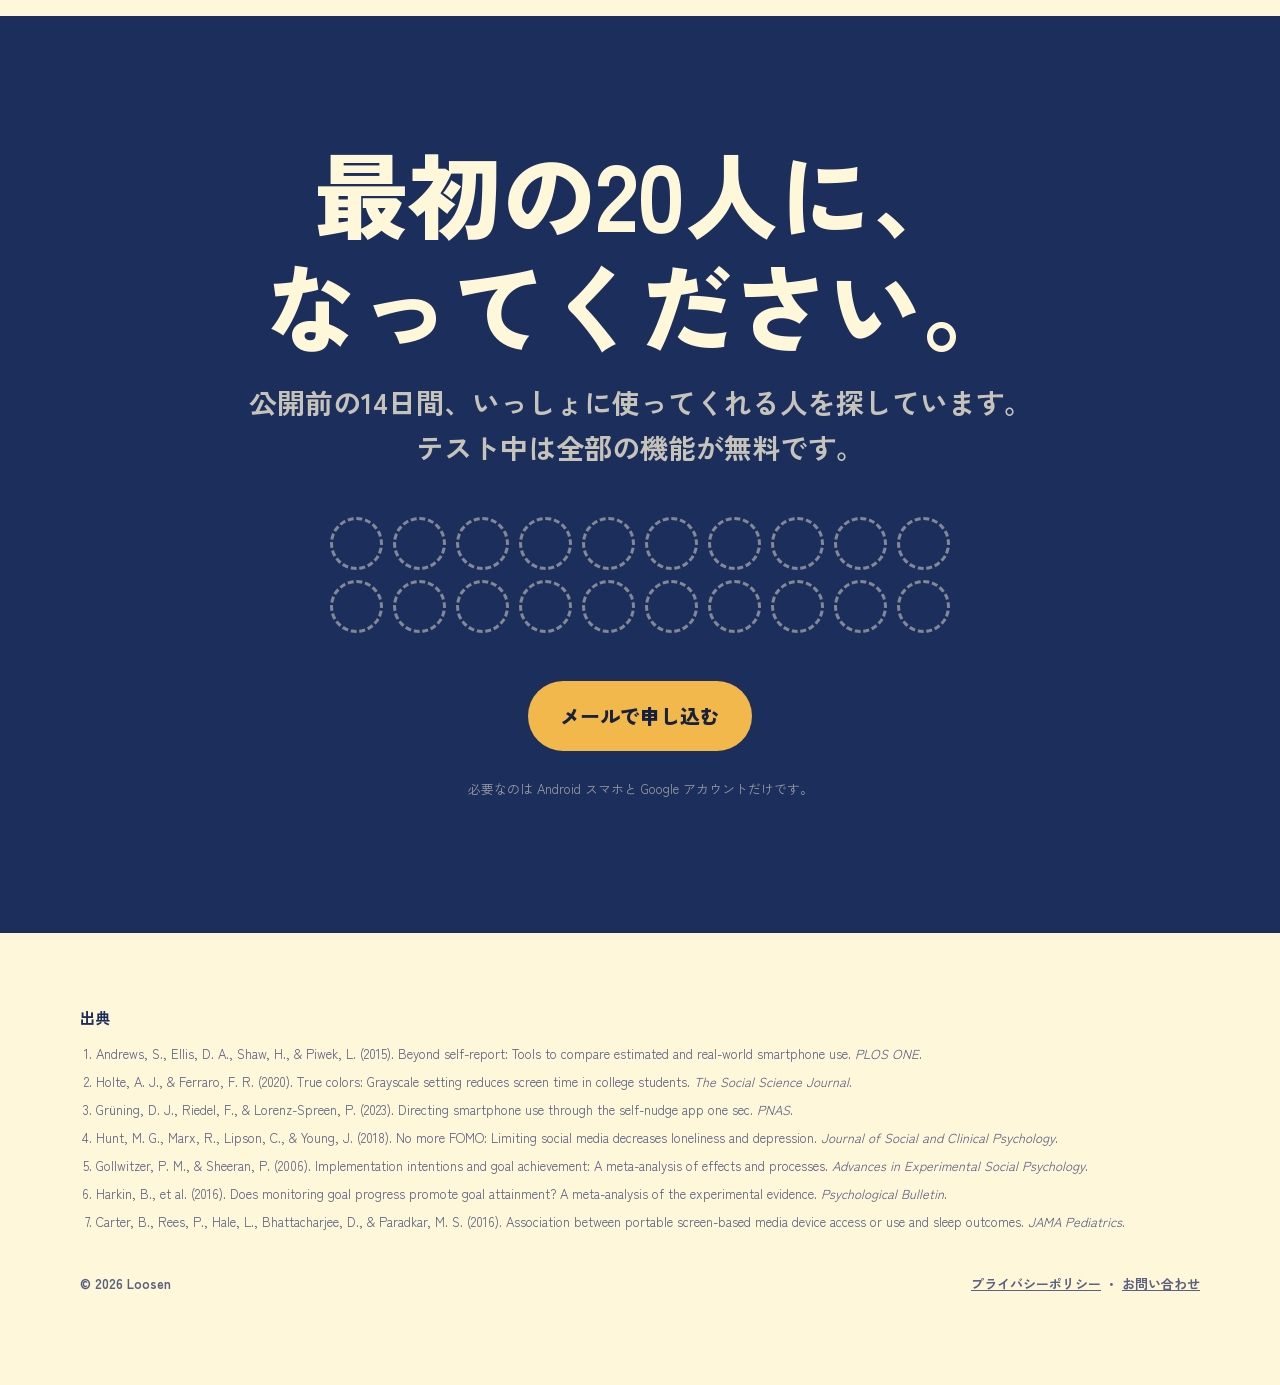
==== commit 34008275: "日本語の改行を文の切れ目に、数字の横の単位を大きく、英語版の倍率を 2× に Co-Authored-By: Claude Opus 5.5 <noreply@anthropic.com>" ====
--- a/index.html
+++ b/index.html
@@ -48,7 +48,7 @@
       <div class="gap-row"><span>自分の予想 <b class="num">37</b>回</span><div class="gap-track"><i class="guess"></i></div></div>
       <div class="gap-row"><span>実際 <b class="num">85</b>回</span><div class="gap-track"><i class="real"></i></div></div>
     </div>
-    <p class="src rv d2">23人のスマホを2週間記録した研究。1日に開いた回数の予想は平均37回、実際は平均85回でした（Andrews ほか, 2015, PLOS ONE）。</p>
+    <p class="src rv d2">23人のスマホを2週間記録した研究。<br>1日に開いた回数の予想は平均37回、実際は平均85回でした（Andrews ほか, 2015, PLOS ONE）。</p>
   </div>
 </section>
 
@@ -87,7 +87,7 @@
         <div class="ends"><span class="e0">0歳</span><span class="enow" id="nowMark">いま</span><span class="e80">80歳</span></div>
       </div>
     </div>
-    <p class="src">計算：1日のスマホ時間 × 365.25日 × 80歳までの残りの年数。起きている時間でいうと、<b id="awake">25</b>%をスマホに使う計算です。</p>
+    <p class="src">計算：1日のスマホ時間 × 365.25日 × 80歳までの残りの年数。<br>起きている時間でいうと、<b id="awake">25</b>%をスマホに使う計算です。</p>
   </div>
 </section>
 
@@ -169,25 +169,25 @@
     <div class="steps">
       <div class="step" data-step="0">
         <h3>アイコンを消して、<br>文字だけに。</h3>
-        <p>色と絵が、考える前に指を動かします。Loosen のホーム画面は、アプリの名前だけ。</p>
+        <p>色と絵が、考える前に指を動かします。<br>Loosen のホーム画面は、アプリの名前だけ。</p>
         <div class="proof">
           <span class="num">約40<small>分/日</small></span>
-          <div class="what">画面を白黒にして色を消しただけで、1日のスマホ時間が約40分減った</div>
+          <div class="what">画面を白黒にして色を消しただけで、<span class="nw">1日のスマホ時間が約40分減った</span></div>
           <div class="who">大学生の実験（Holte &amp; Ferraro, 2020）</div>
         </div>
       </div>
       <div class="step" data-step="1">
         <h3>開く前に、<br>10秒だけ待つ。</h3>
-        <p>Instagram や X など、自分で選んだアプリだけ。待つあいだに「今、必要？」と考えられます。</p>
+        <p>Instagram や X など、自分で選んだアプリだけ。<br>待つあいだに「今、必要？」と考えられます。</p>
         <div class="proof">
           <span class="num">−37<small>%</small></span>
-          <div class="what">開く前にひと呼吸おくと、アプリを開こうとする回数が減った。3回に1回は、開くのをやめた</div>
+          <div class="what">開く前にひと呼吸おくと、アプリを開こうとする回数が減った。<br>3回に1回は、開くのをやめた</div>
           <div class="who">280人・6週間の実験（Grüning ほか, 2023, PNAS）</div>
         </div>
       </div>
       <div class="step" data-step="2">
         <h3>使う時間を、<br>先に決める。</h3>
-        <p>5分・10分・15分から選びます。時間になったら、ホーム画面に戻ります。</p>
+        <p>5分・10分・15分から選びます。<br>時間になったら、ホーム画面に戻ります。</p>
         <div class="proof">
           <span class="num">10<small>分×3</small></span>
           <div class="what">3つのSNSを1日10分ずつにした3週間で、落ち込みと孤独感が減った</div>
@@ -196,7 +196,7 @@
       </div>
       <div class="step" data-step="3">
         <h3>残りの日数と、<br>今日の目標。</h3>
-        <p>ホーム画面には、人生の残りの日数。朝いちばんに今日の目標を決め、達成したらお祝い。</p>
+        <p>ホーム画面には、人生の残りの日数。<br>朝いちばんに今日の目標を決め、達成したらお祝い。</p>
         <div class="proof">
           <span class="num">94<small>件の研究</small></span>
           <div class="what">「いつ・何をするか」を先に決めると、目標を達成しやすくなる</div>
@@ -205,7 +205,7 @@
       </div>
       <div class="step" data-step="4">
         <h3>体の調子を、<br>点数で残す。</h3>
-        <p>身体の調子・集中度・気分を0〜10で記録。調子のいい日の睡眠やお酒、寝る前のスマホを比べて、AI に分析してもらえます。</p>
+        <p>身体の調子・集中度・気分を0〜10で記録。<br>調子のいい日の睡眠やお酒、寝る前のスマホを比べて、AI に分析してもらえます。</p>
         <div class="proof">
           <span class="num">138<small>件の研究</small></span>
           <div class="what">進み具合を記録すると、目標を達成しやすくなる</div>
@@ -214,7 +214,7 @@
       </div>
       <div class="step" data-step="5">
         <h3>夜は、<br>スマホも眠る。</h3>
-        <p>決めた時間はロック画面に。電話はいつでもかけられます。</p>
+        <p>決めた時間はロック画面に。<br>電話はいつでもかけられます。</p>
         <div class="proof">
           <span class="num">約2<small>倍</small></span>
           <div class="what">寝る前にスマホなどを使う子どもは、睡眠が足りなくなりやすい</div>
@@ -242,7 +242,7 @@
       <div class="free"><span class="num">無料</span>最初の3日間</div>
       <div class="paid"><span class="num">年 20ドル</span>4日目から・1年ごとに自動更新</div>
     </div>
-    <p class="price-note rv d2">無料期間中に解約すれば、料金はかかりません。価格は公開時の予定です。</p>
+    <p class="price-note rv d2">無料期間中に解約すれば、料金はかかりません。<br>価格は公開時の予定です。</p>
   </div>
 </section>
 
--- a/site.css
+++ b/site.css
@@ -54,6 +54,9 @@
 .lang { font-weight: 900; font-size: 15px; text-decoration: none; color: var(--navy); background: rgba(255, 247, 218, .85); backdrop-filter: blur(8px); padding: 10px 16px; border-radius: 99px; border: 2px solid var(--line); }
 .lang:hover { border-color: var(--navy); }
 h1, h2, h3 { text-wrap: balance; }
+/* 日本語は文節の切れ目で折り返す（「考える前に」の途中などで切れないように） */
+html:lang(ja) body { word-break: auto-phrase; line-break: strict; }
+.nw { white-space: nowrap; }
 /* 英語版の見出しは、数字と同じ太い書体で */
 .en h1, .en h2, .en h3, .en .name { font-family: var(--num); font-weight: 800; letter-spacing: -.02em; }
 .chips span { white-space: nowrap; }
@@ -198,7 +201,8 @@
 .step p { margin: 16px 0 0; font-size: clamp(18px, 1.8vw, 22px); font-weight: 700; color: var(--sub); max-width: 26em; }
 .proof { margin-top: 32px; background: var(--white); border-radius: 28px; padding: 26px 28px; max-width: 560px; border-left: 8px solid var(--sun); box-shadow: 0 20px 50px -34px rgba(28, 46, 92, .5); }
 .proof .num { display: block; font-size: clamp(54px, 6vw, 84px); line-height: 1; color: var(--navy); }
-.proof .num small { font-family: var(--head); font-size: .32em; font-weight: 900; margin-left: 4px; }
+/* 単位（分/日・倍・%など）は数字の半分より少し大きく */
+.proof .num small { font-family: var(--head); font-size: .56em; font-weight: 900; margin-left: 6px; }
 .proof .what { font-weight: 900; font-size: 19px; margin-top: 8px; line-height: 1.5; }
 .proof .who { font-size: 13px; color: var(--sub); margin-top: 10px; }
 
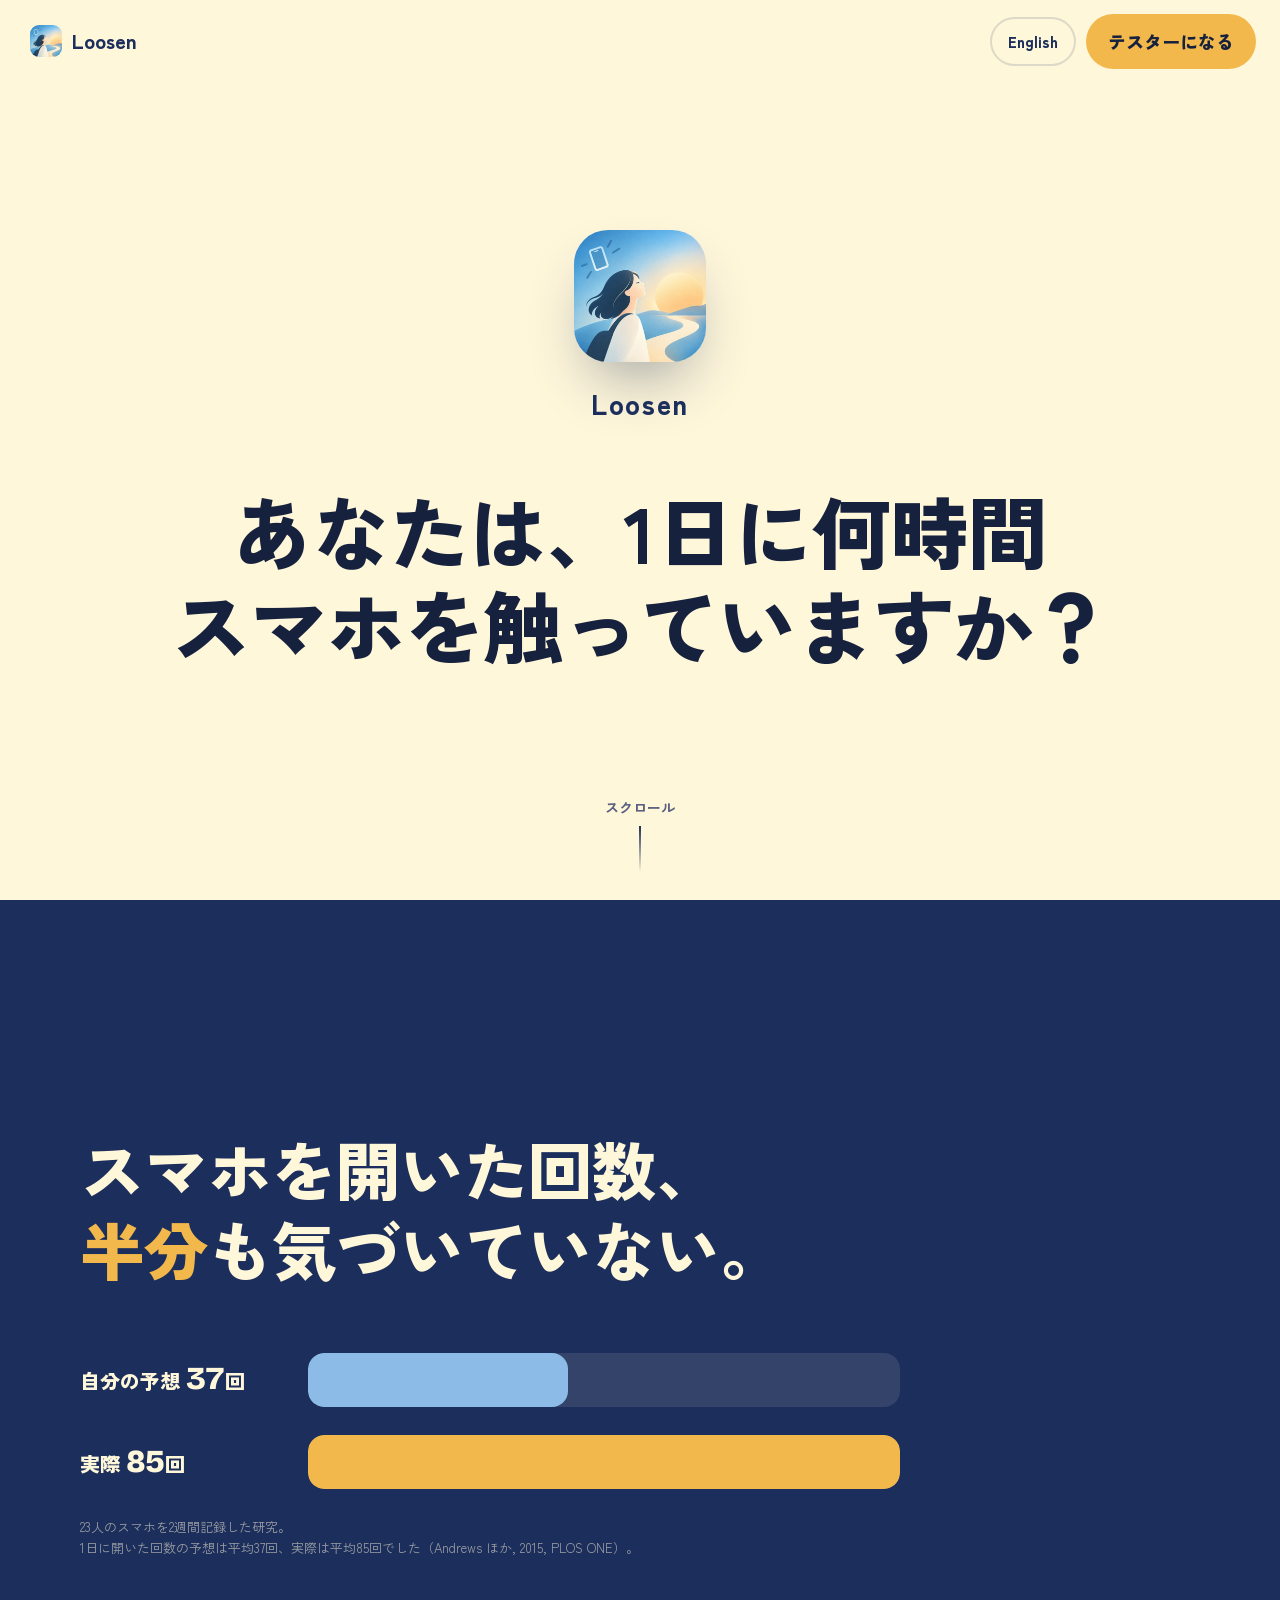
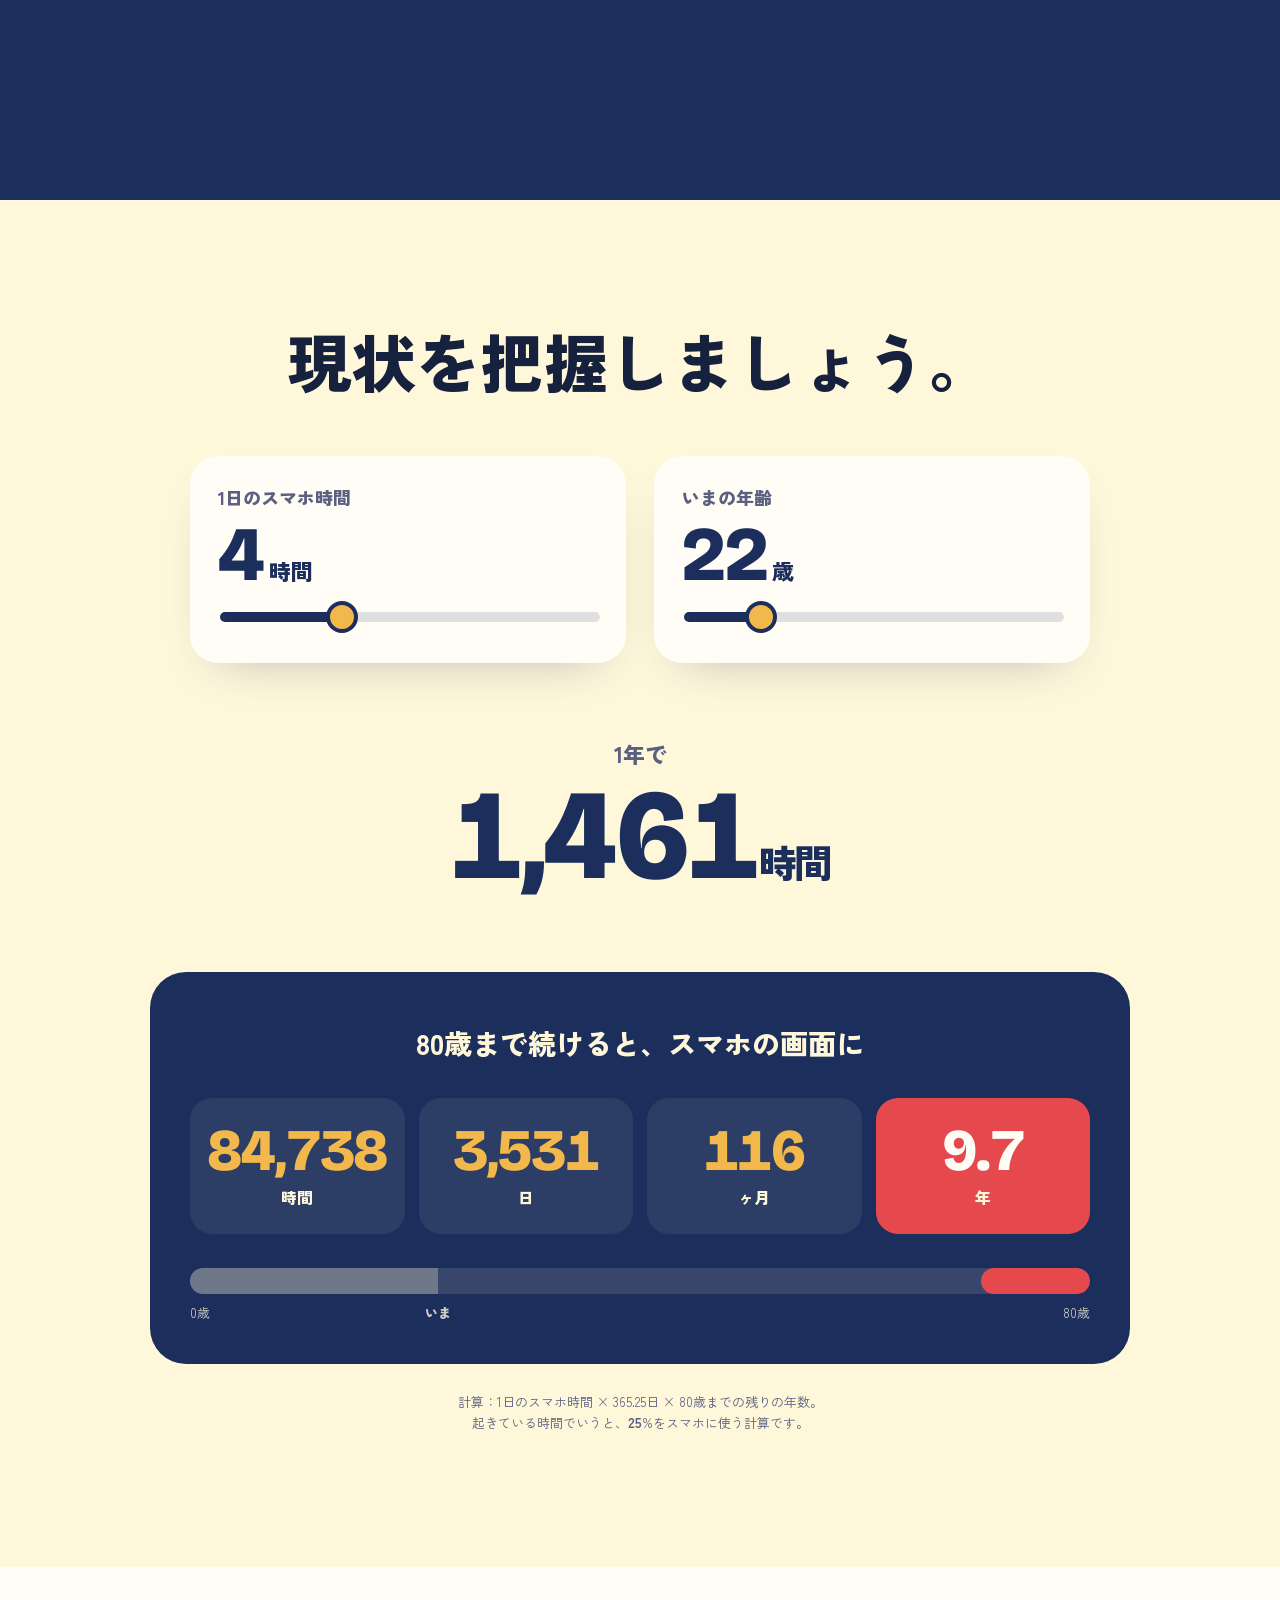
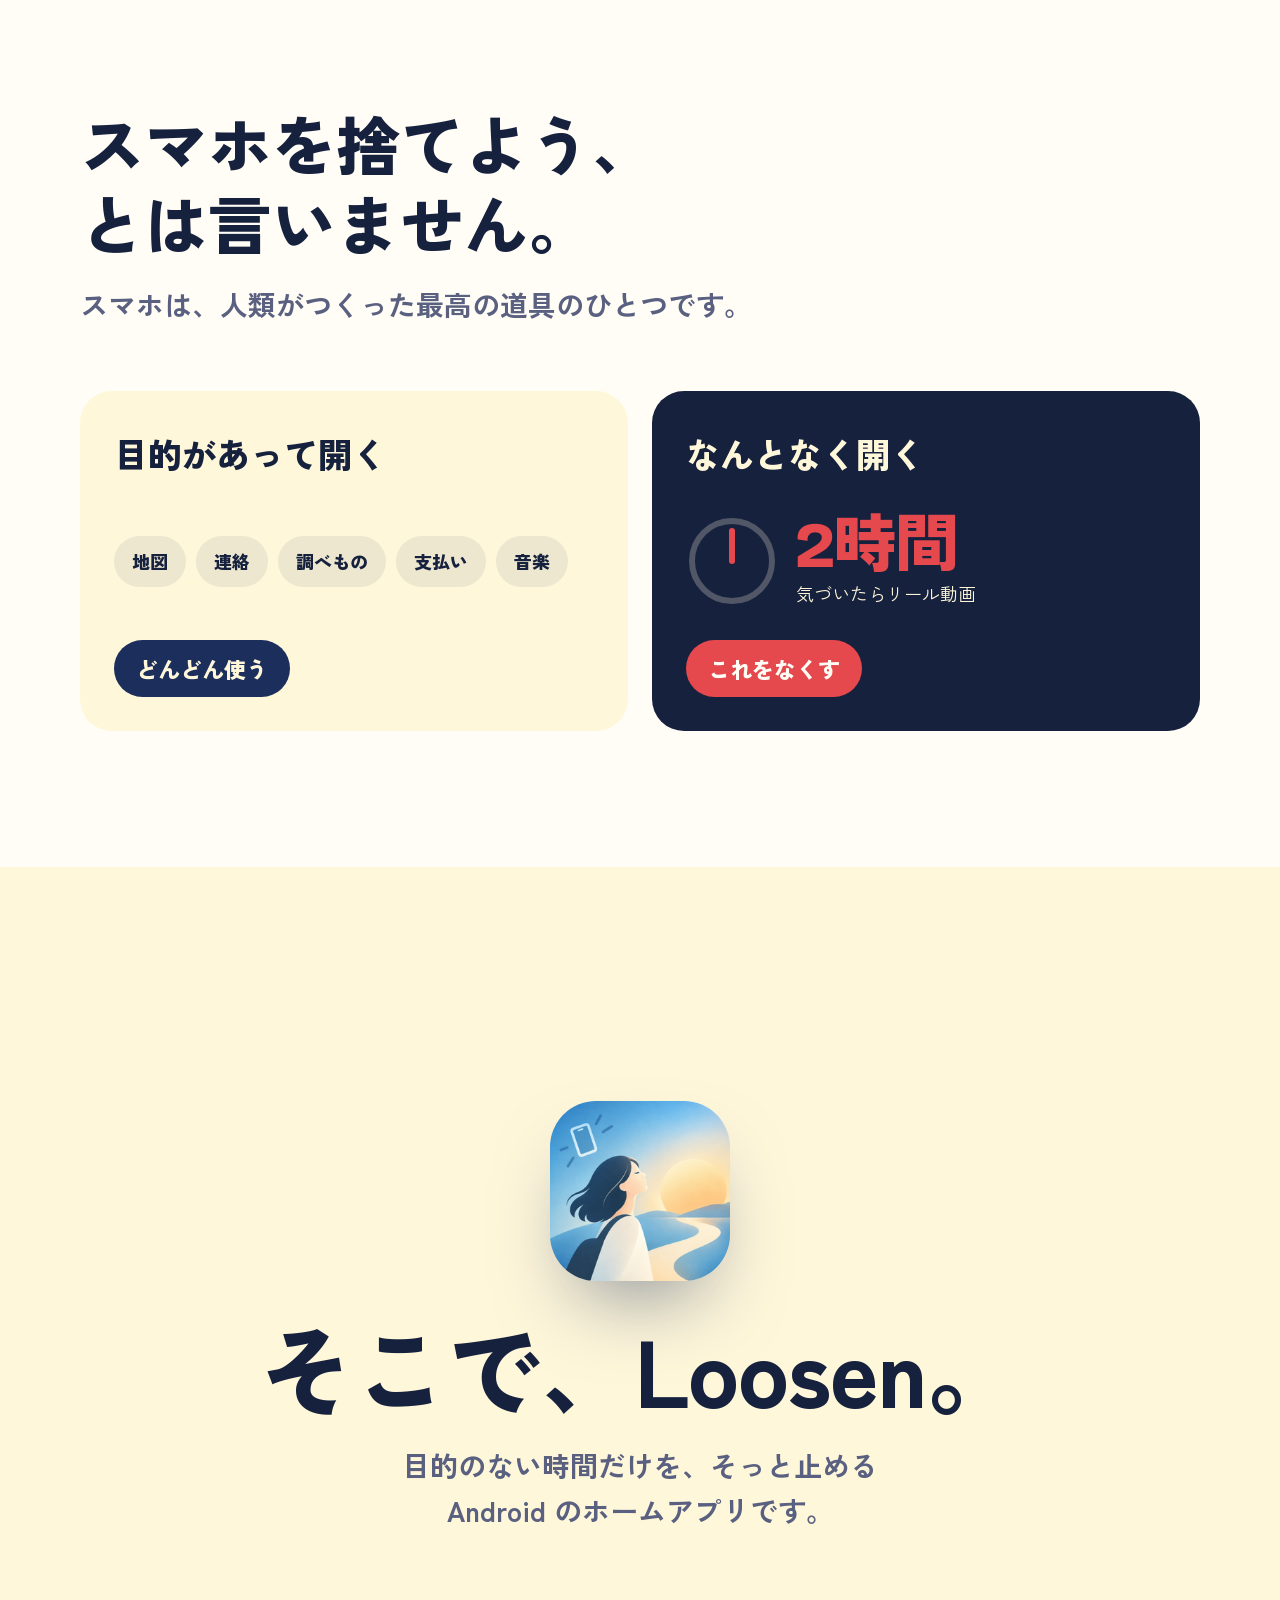
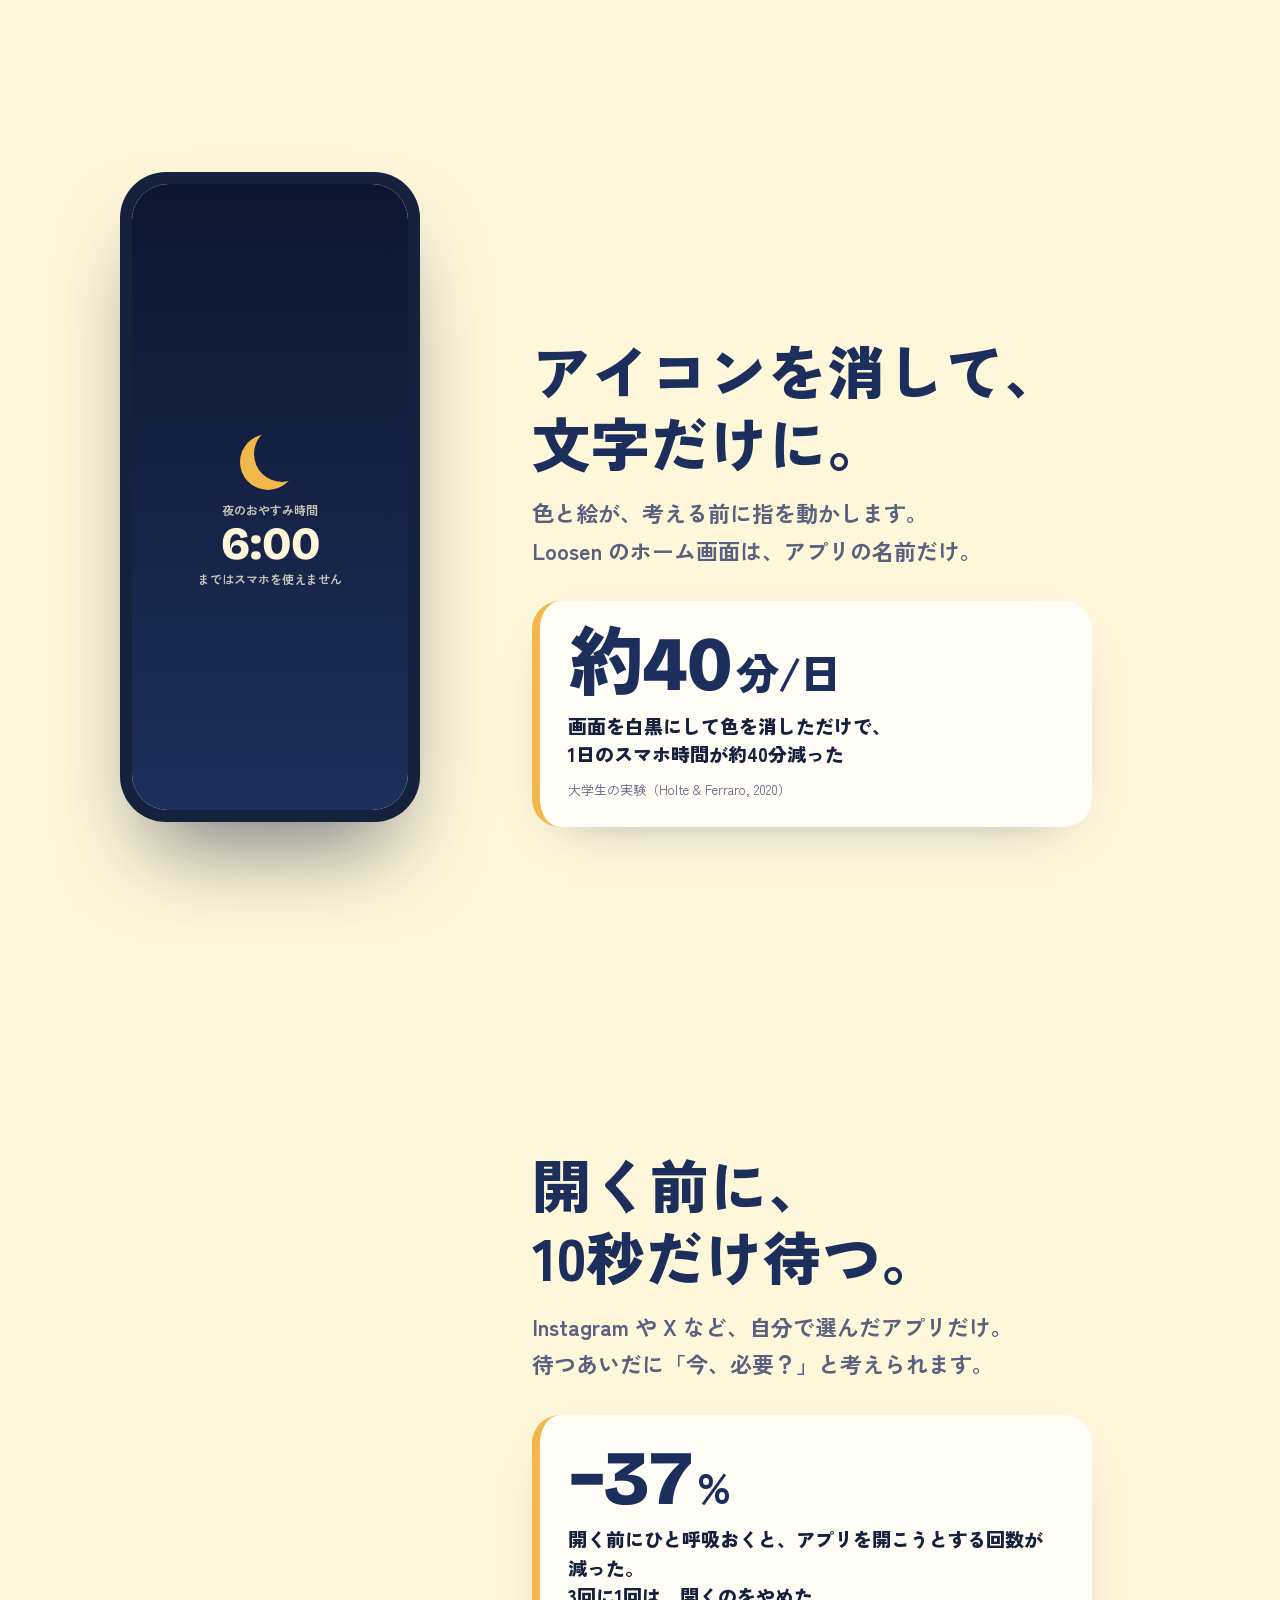
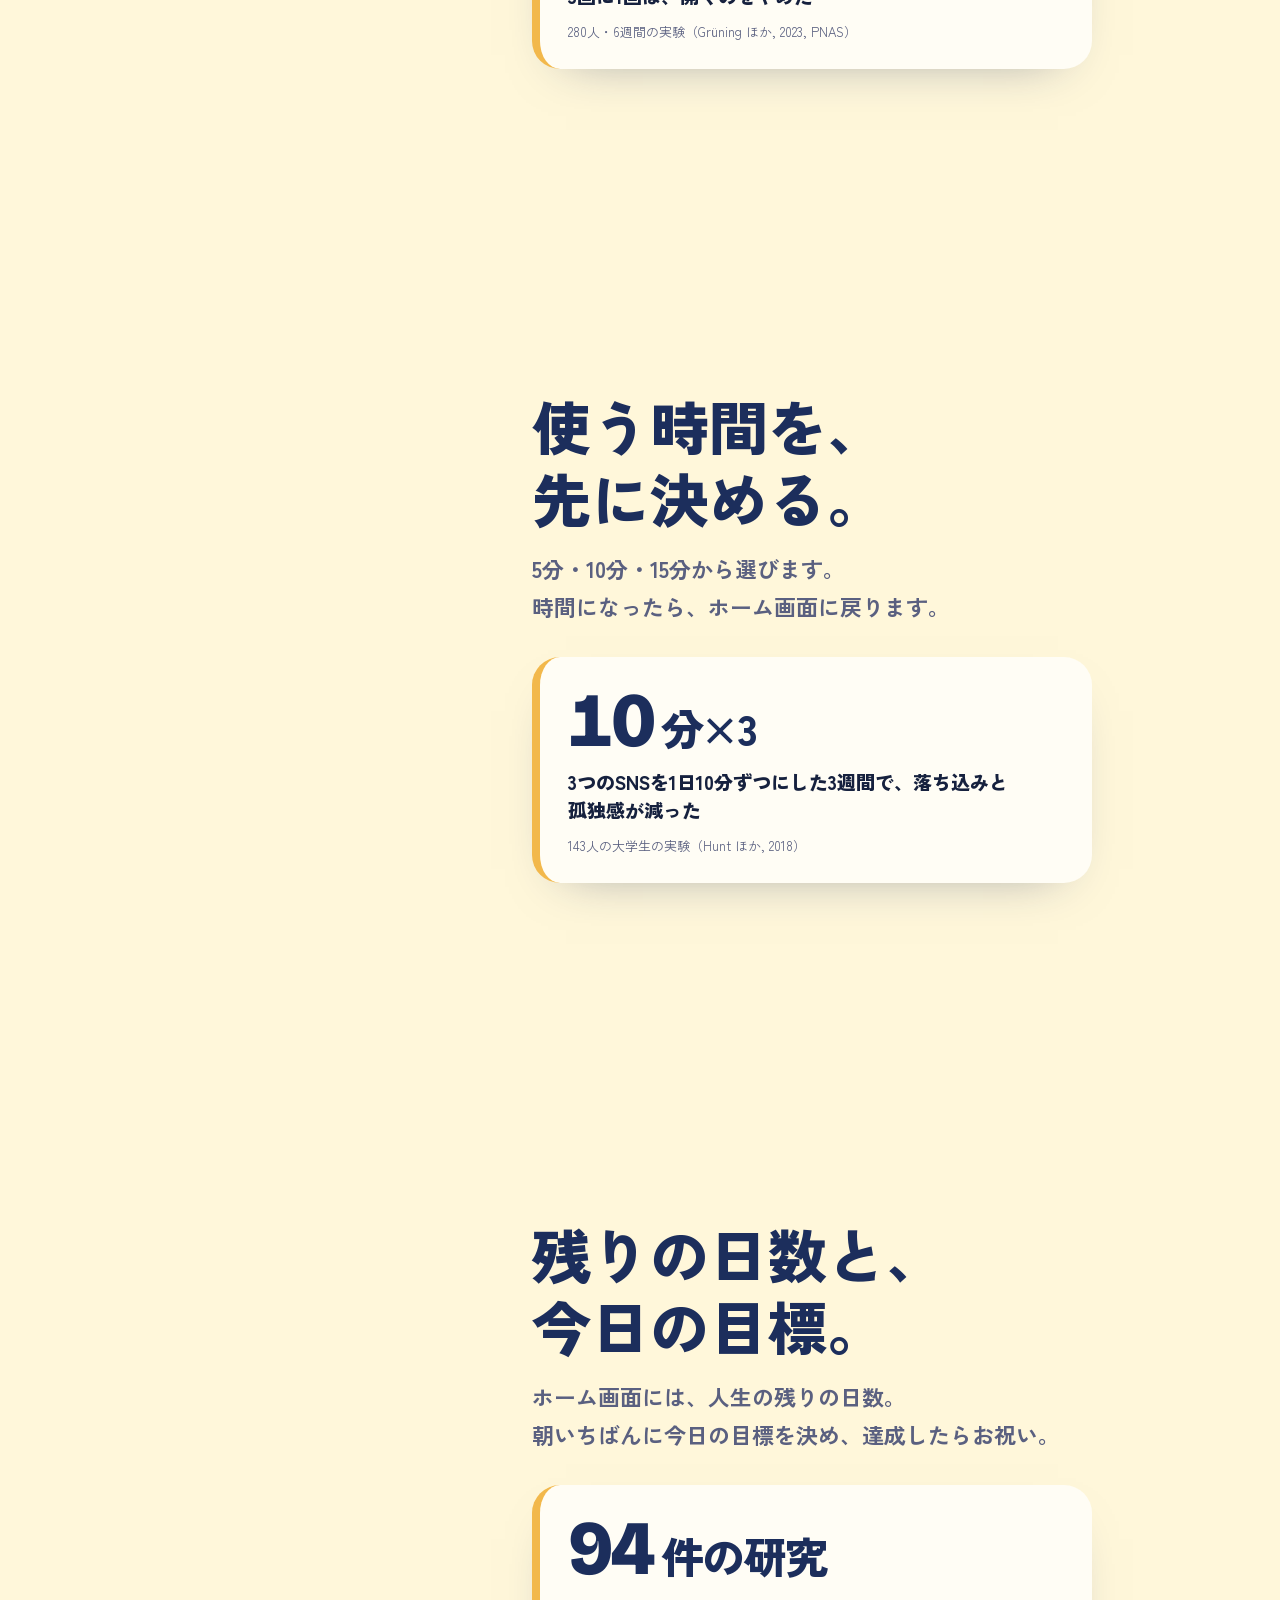
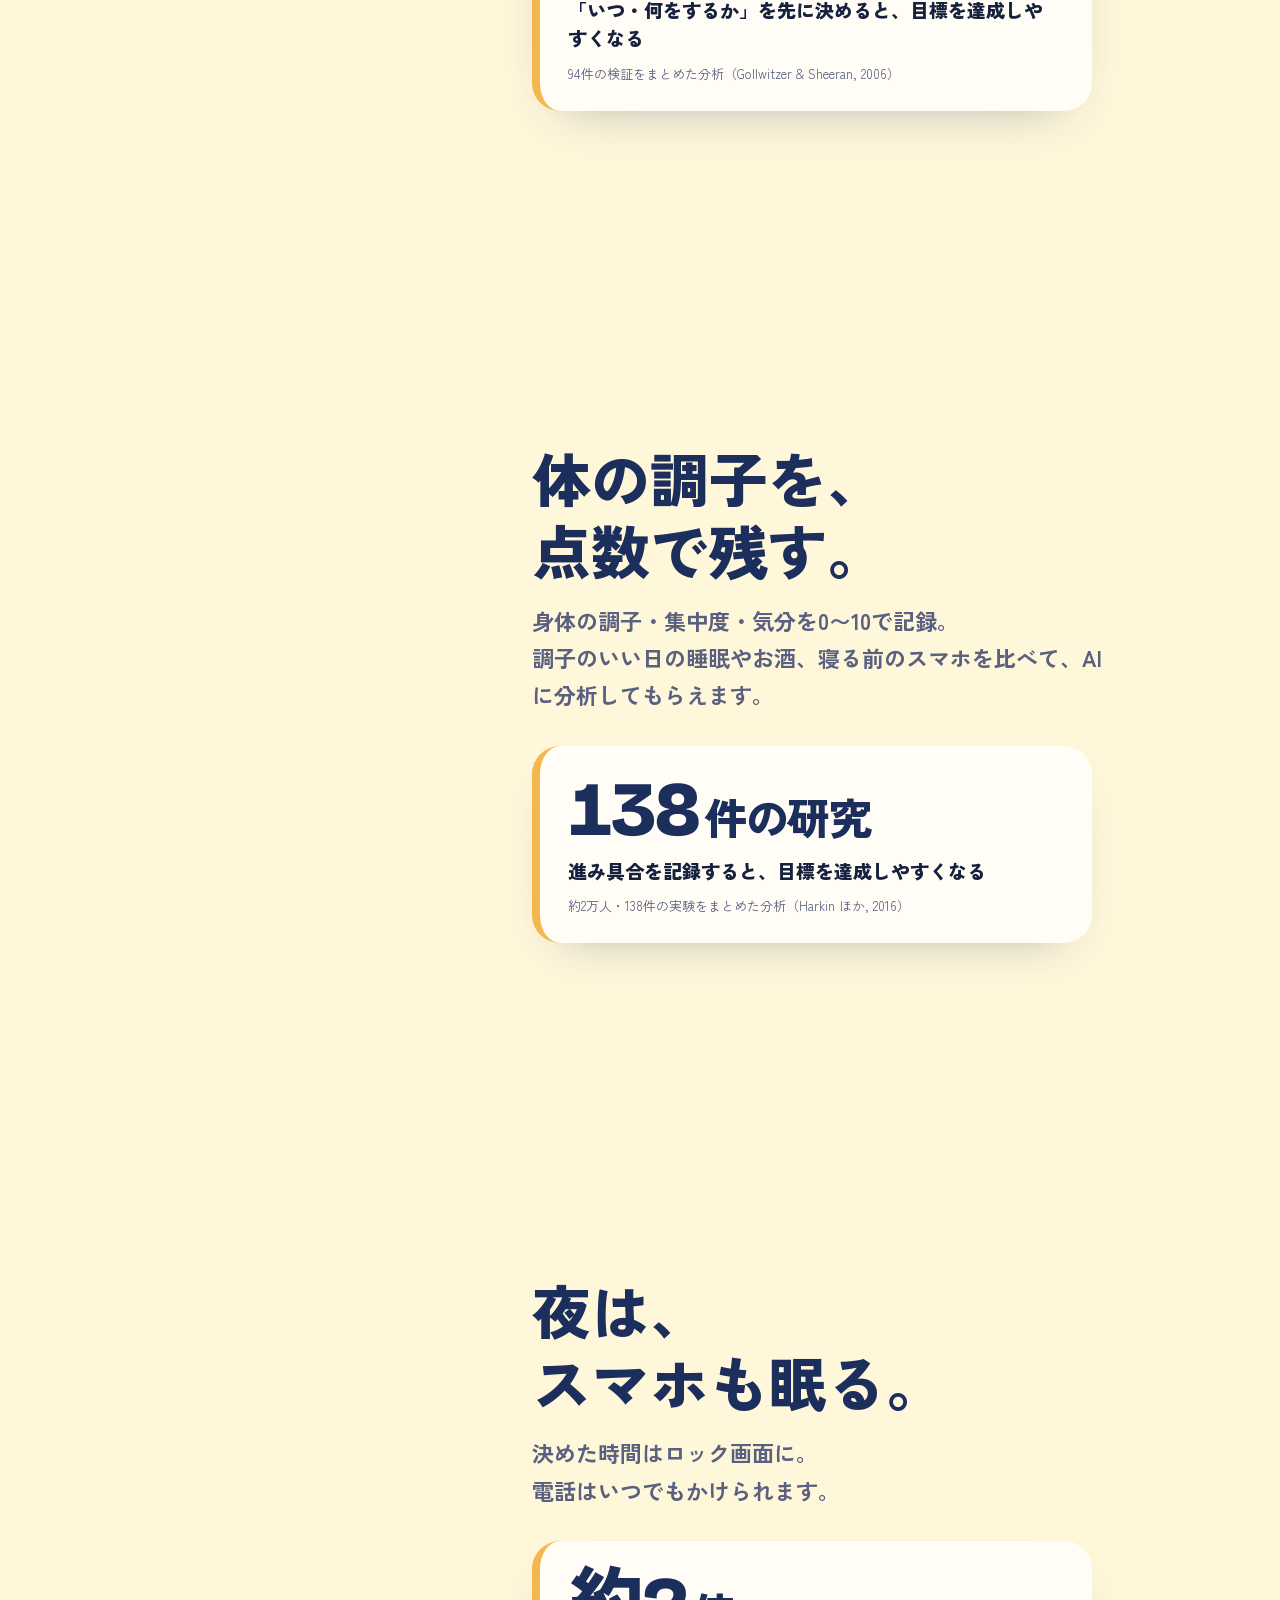
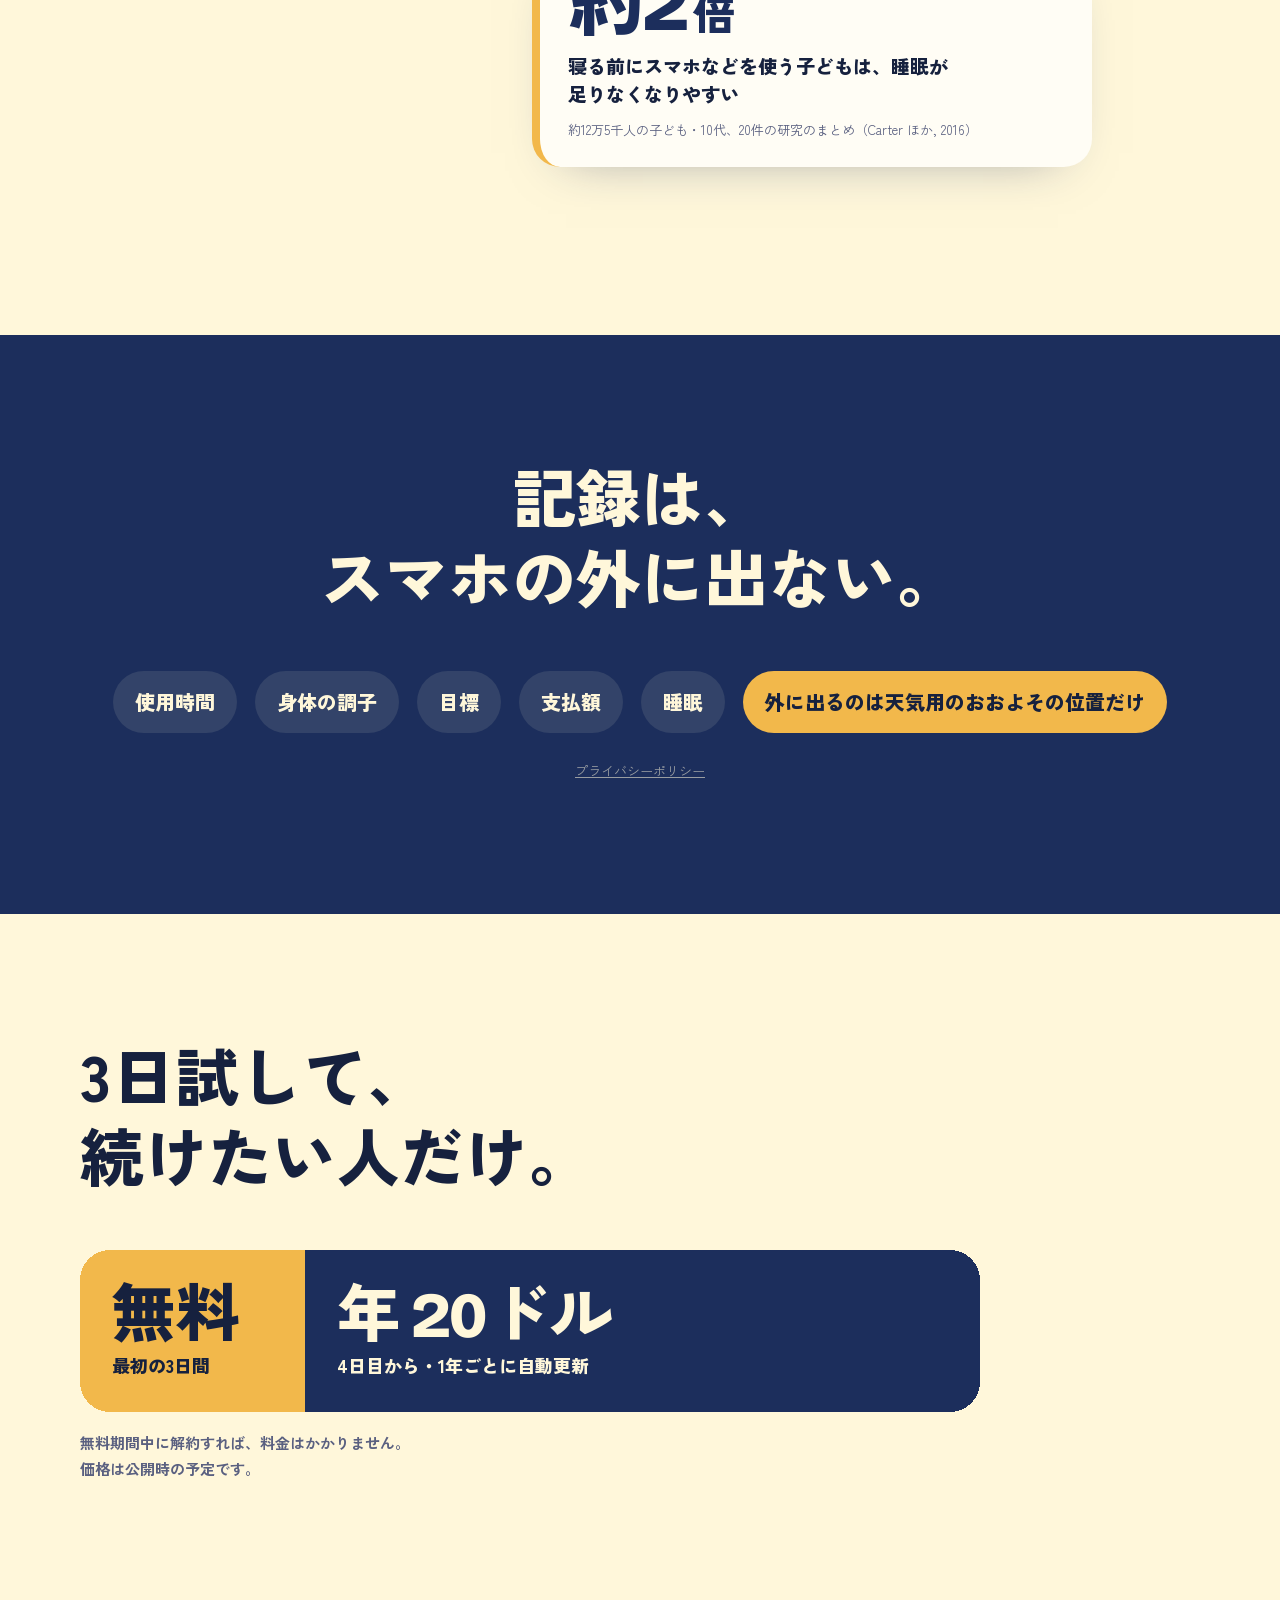
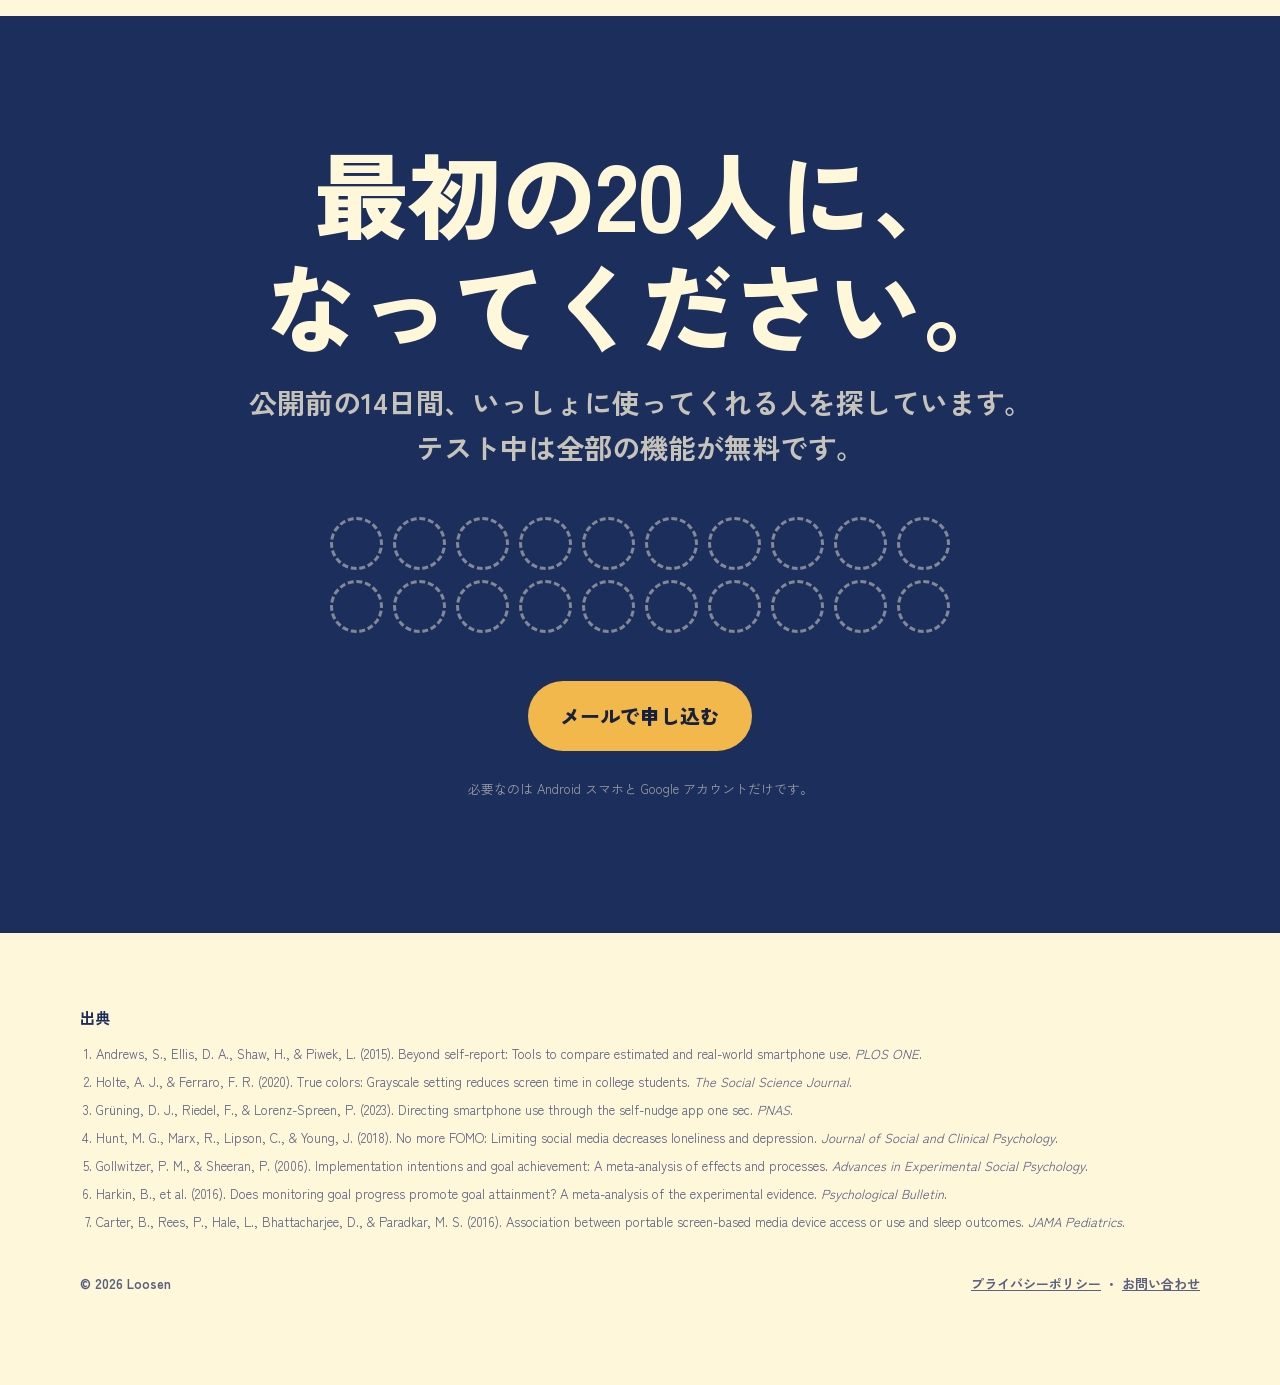
==== commit dedee8cb: "計算の見出しを「現状を把握しましょう。」に Co-Authored-By: Claude Opus 5.5 <noreply@anthropic.com>" ====
--- a/index.html
+++ b/index.html
@@ -55,7 +55,7 @@
 <!-- 3. 自分で入れて計算する -->
 <section class="screen-sec calc">
   <div class="wrap">
-    <h2 class="big rv">入れてみてください。</h2>
+    <h2 class="big rv">現状を把握しましょう。</h2>
     <div class="sliders rv d1">
       <div class="slider">
         <label for="hours">1日のスマホ時間</label>
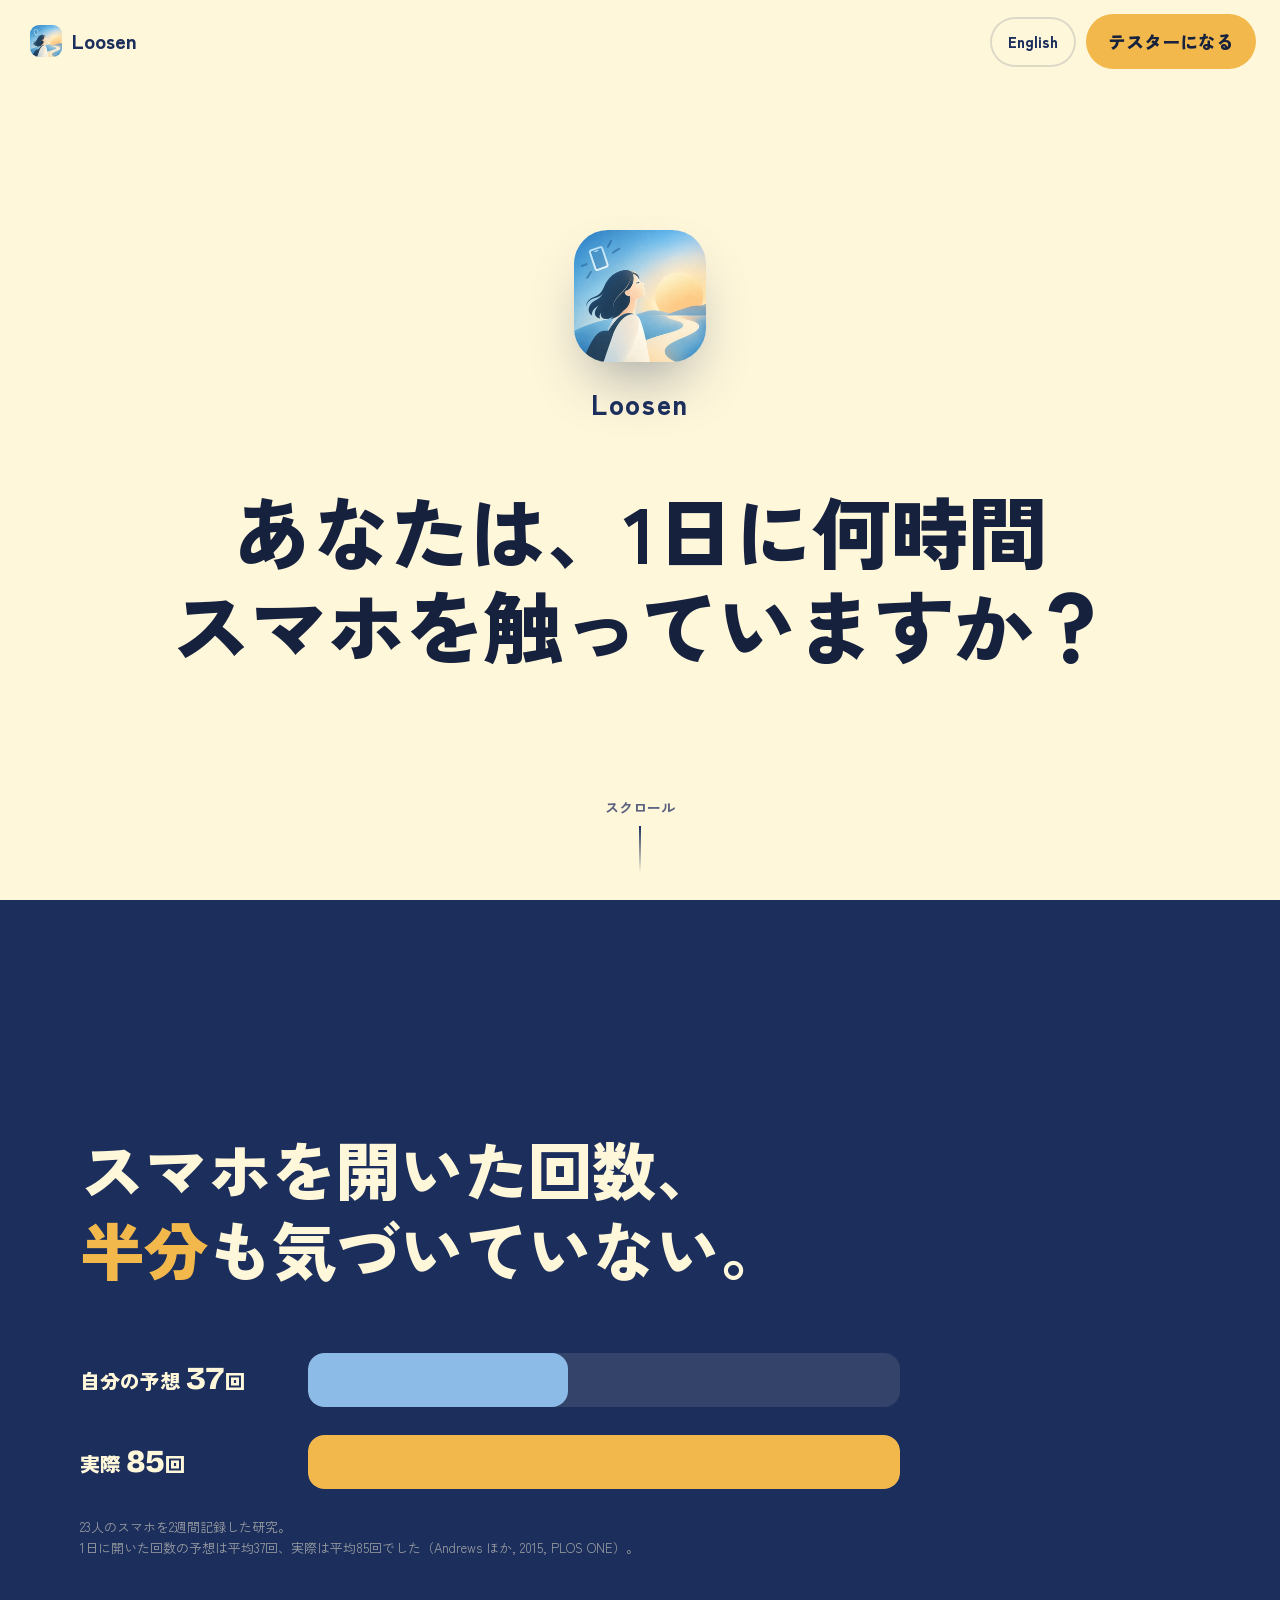
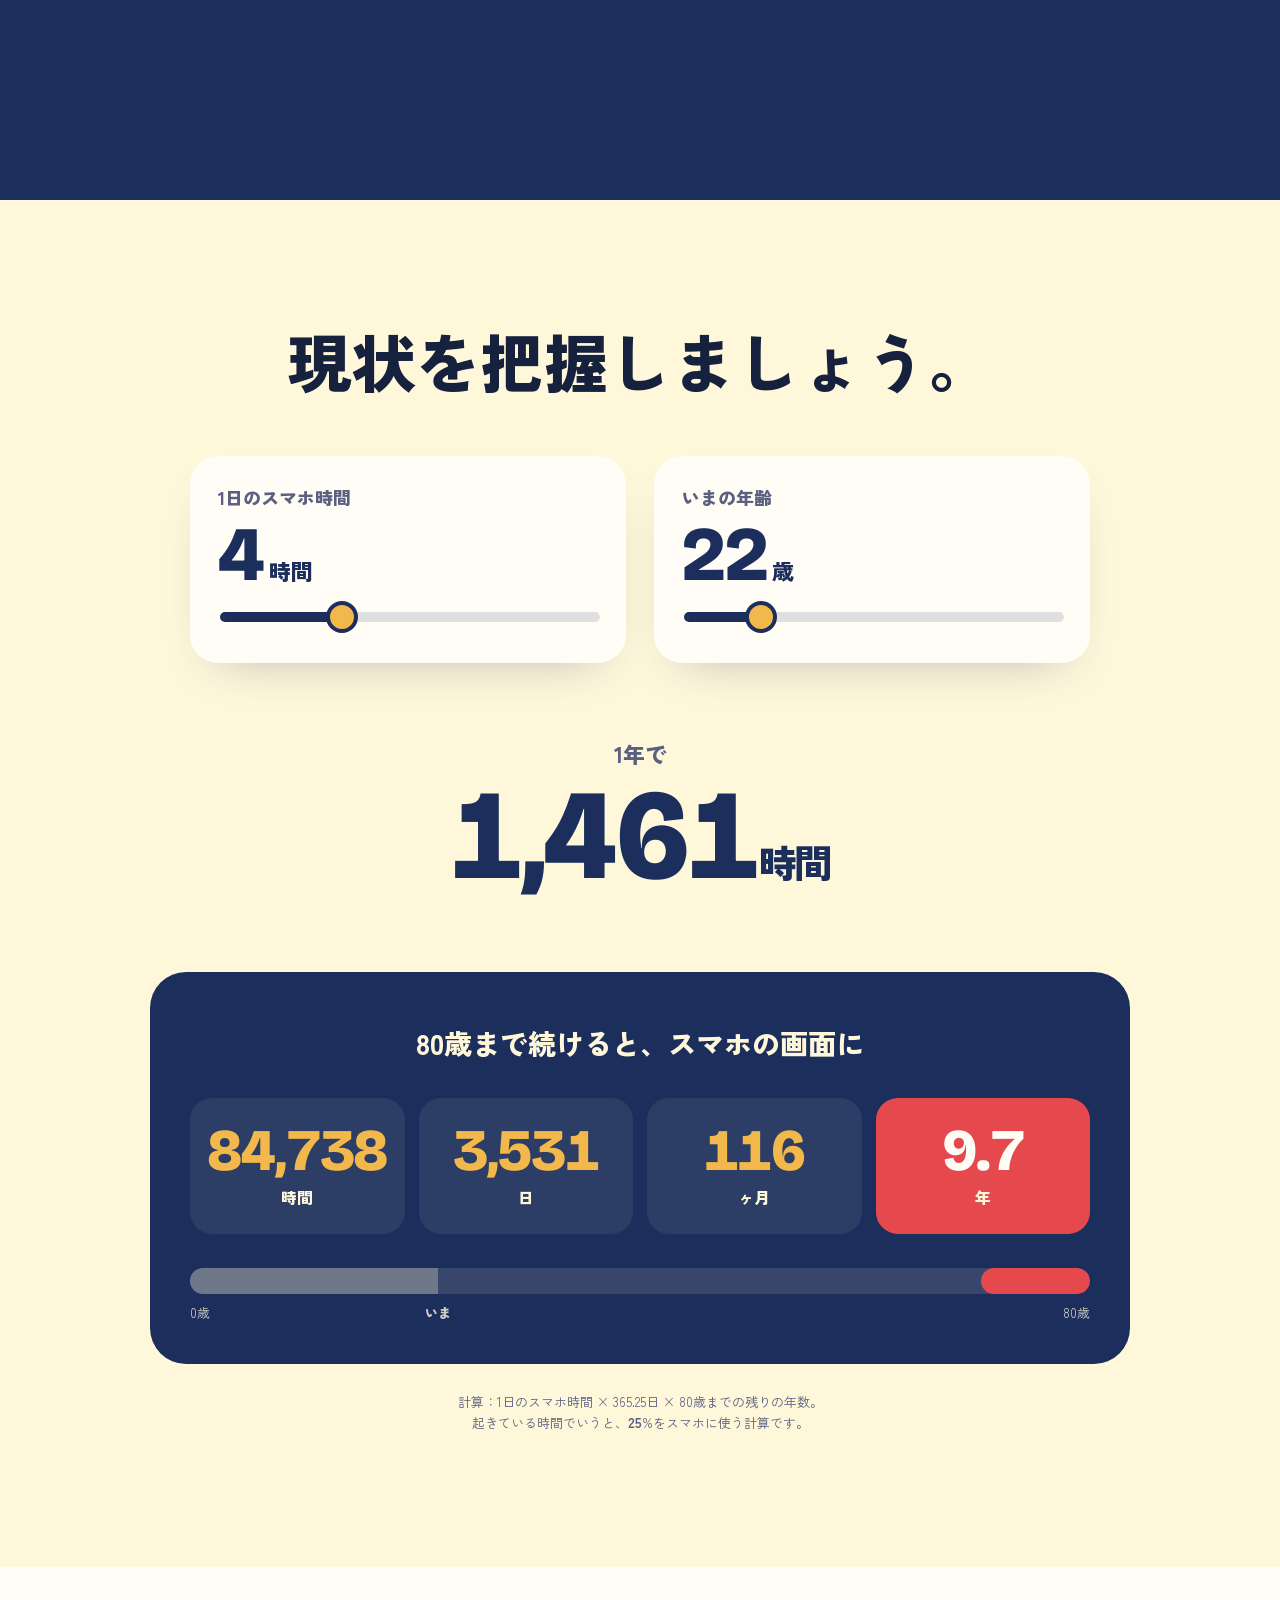
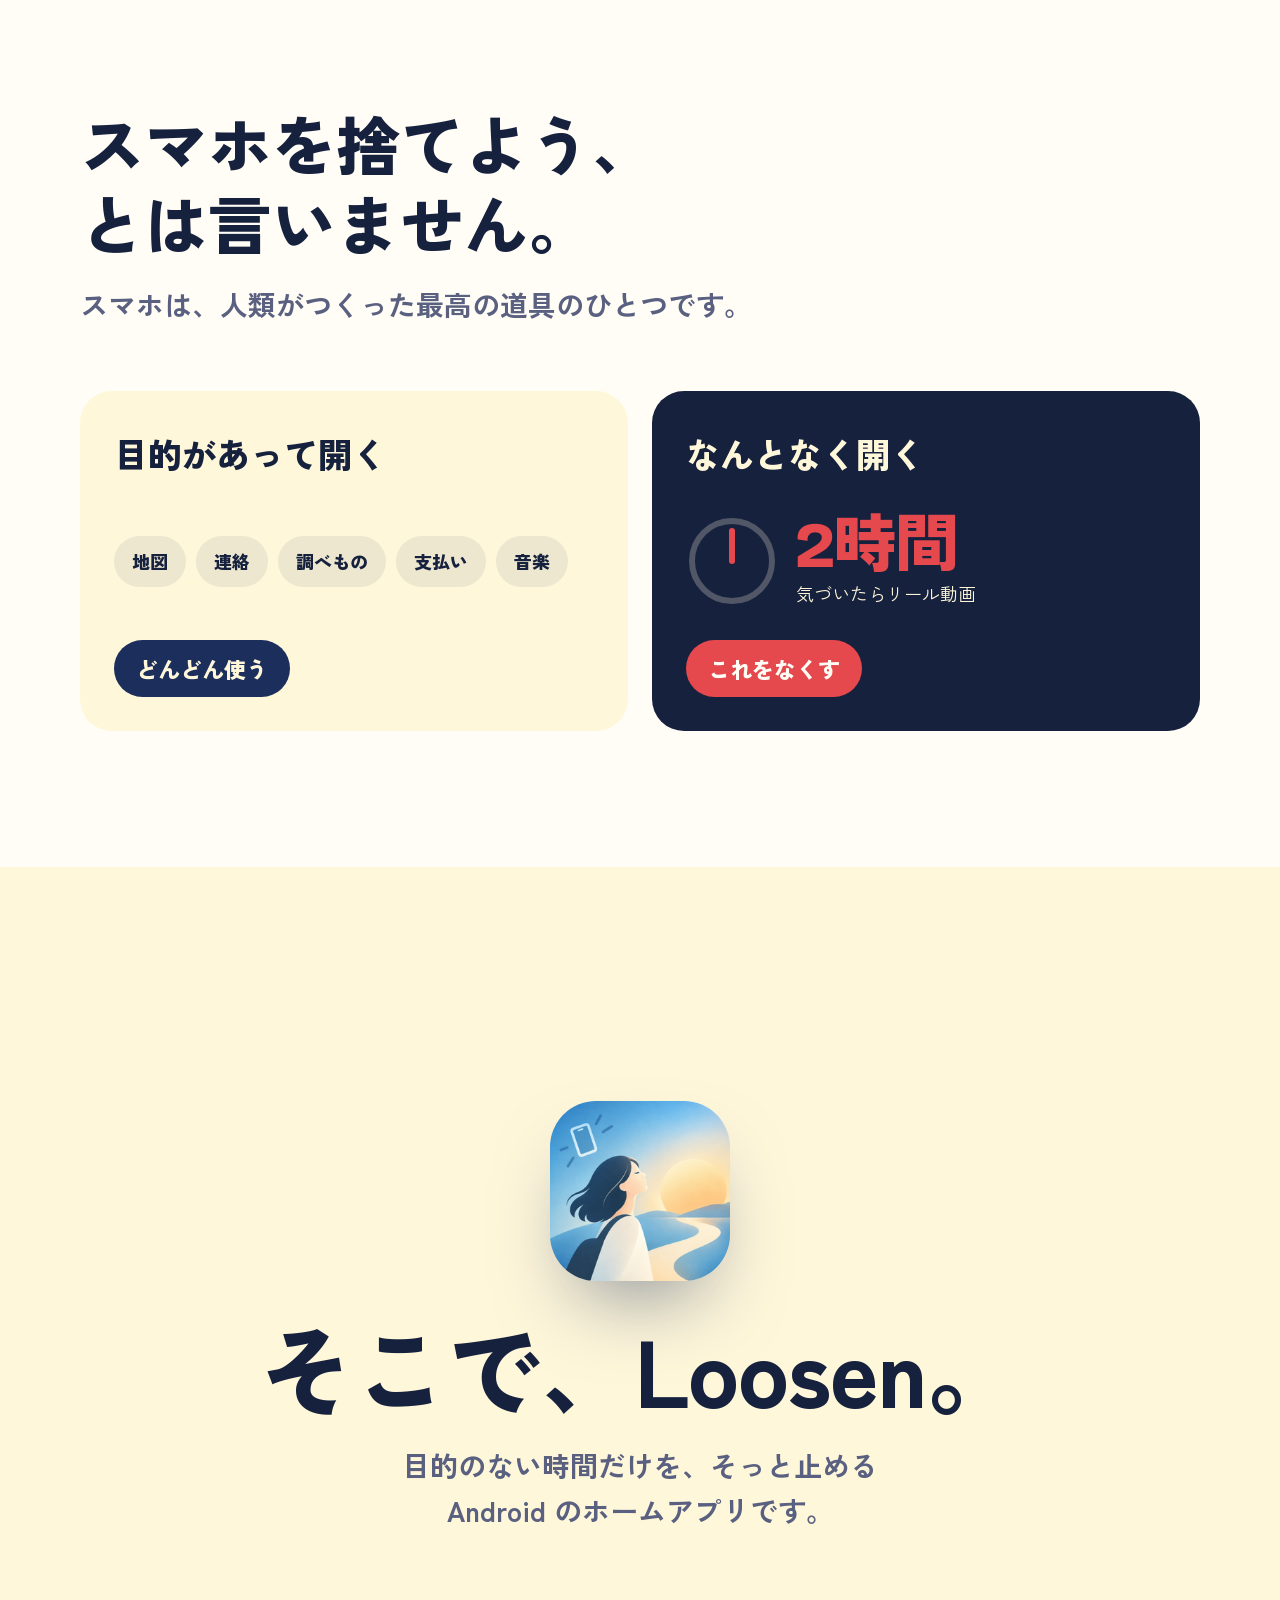
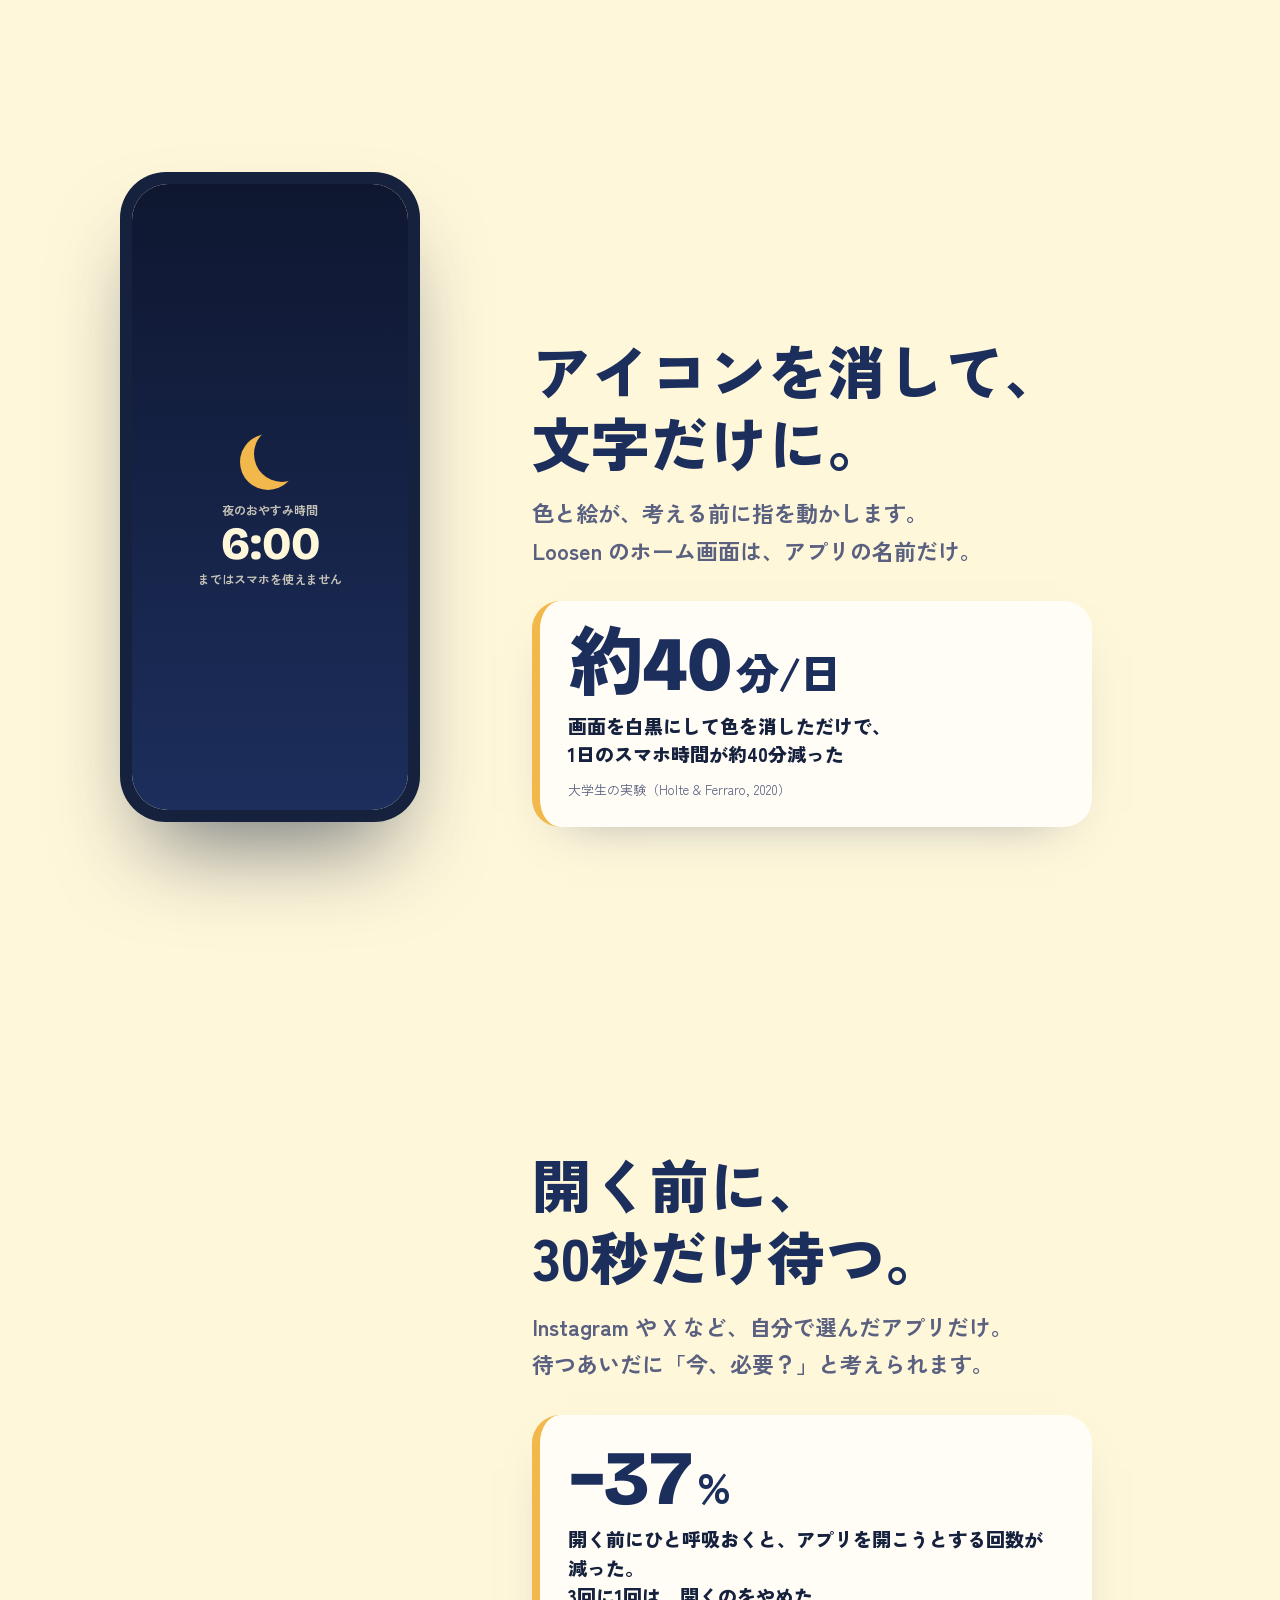
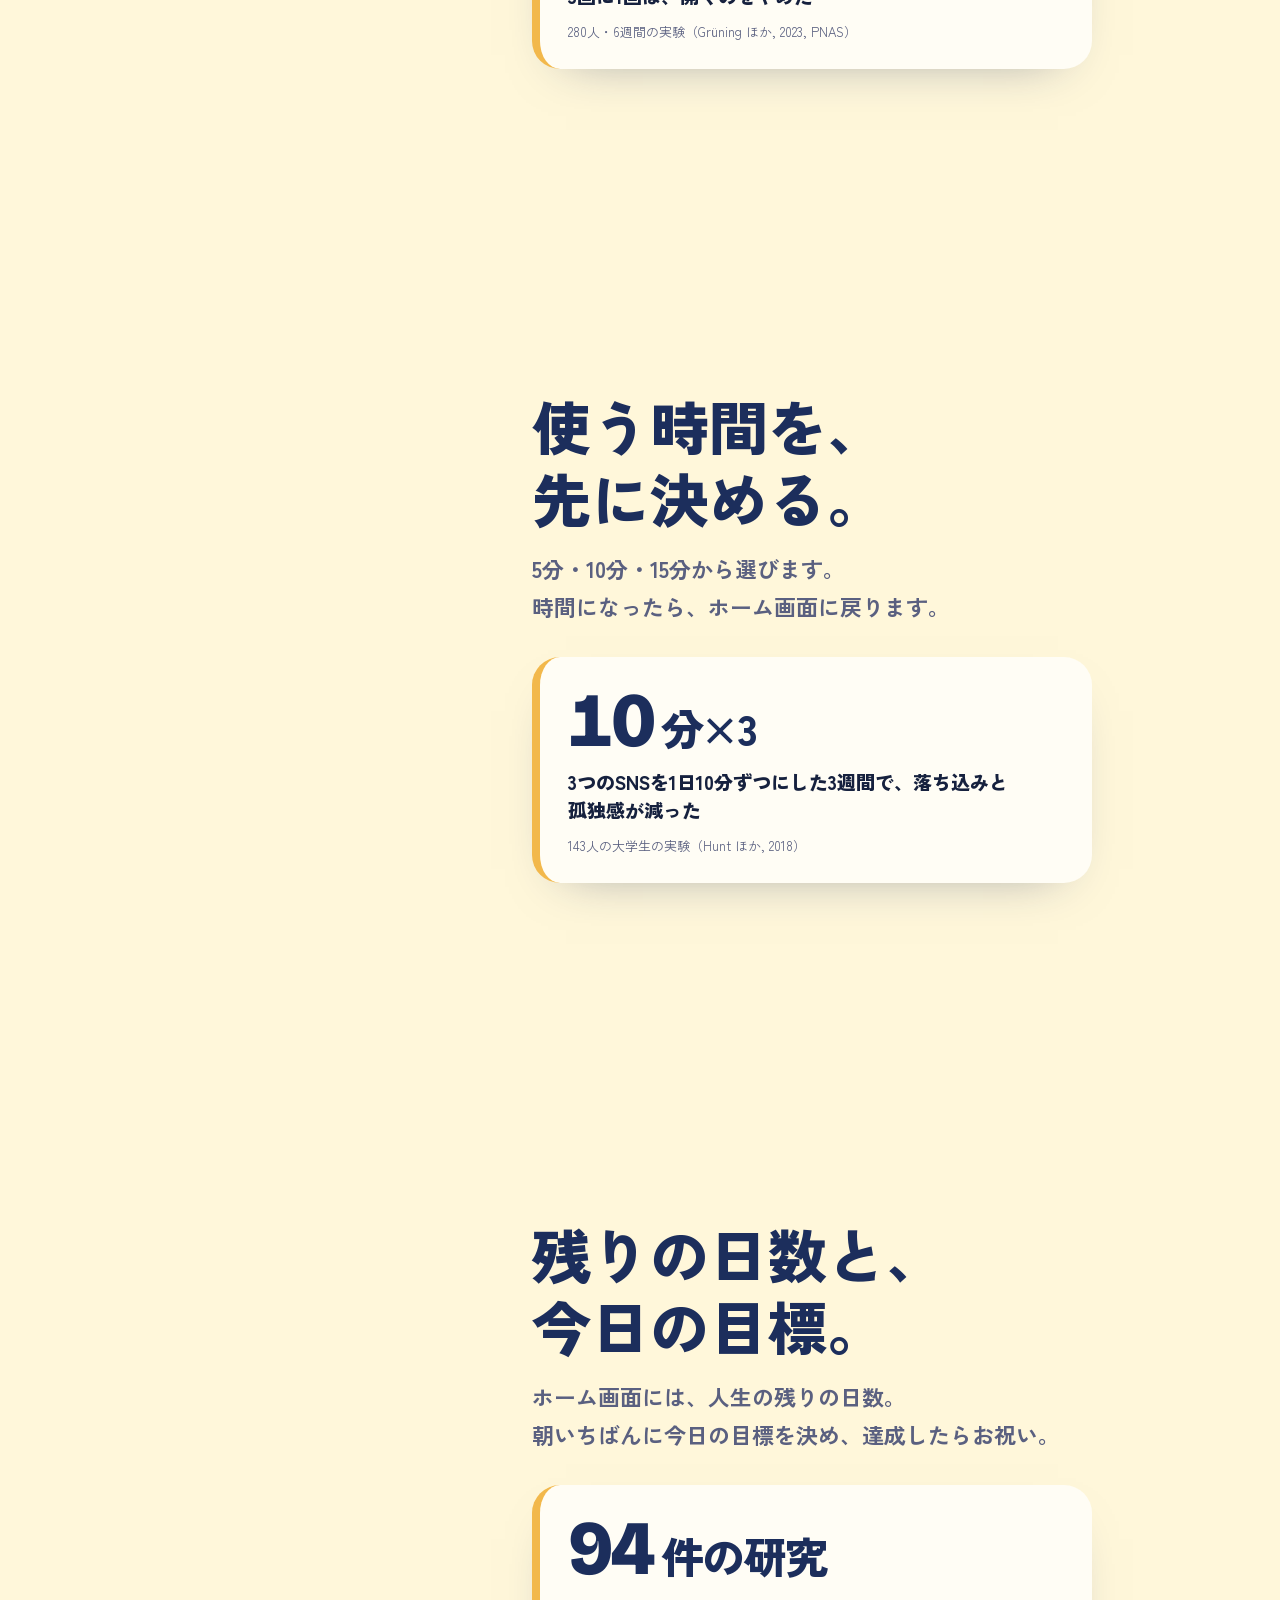
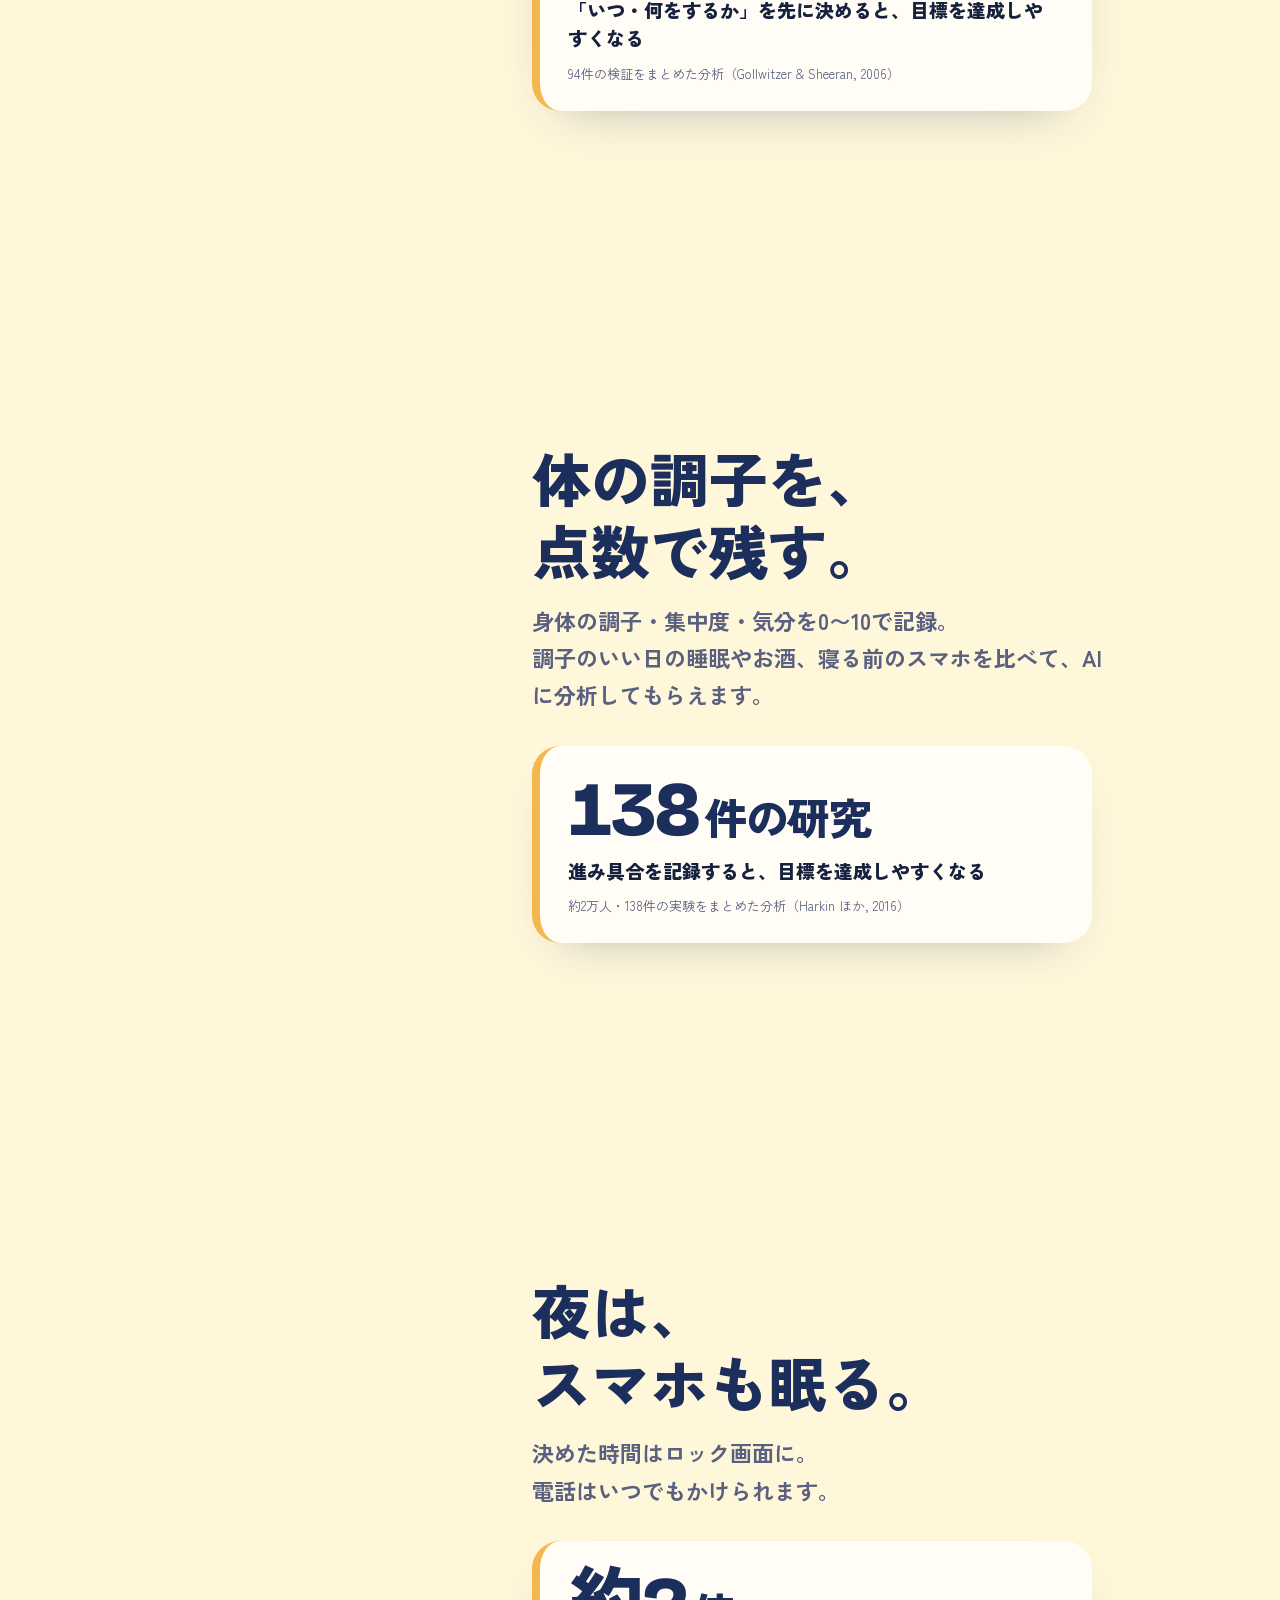
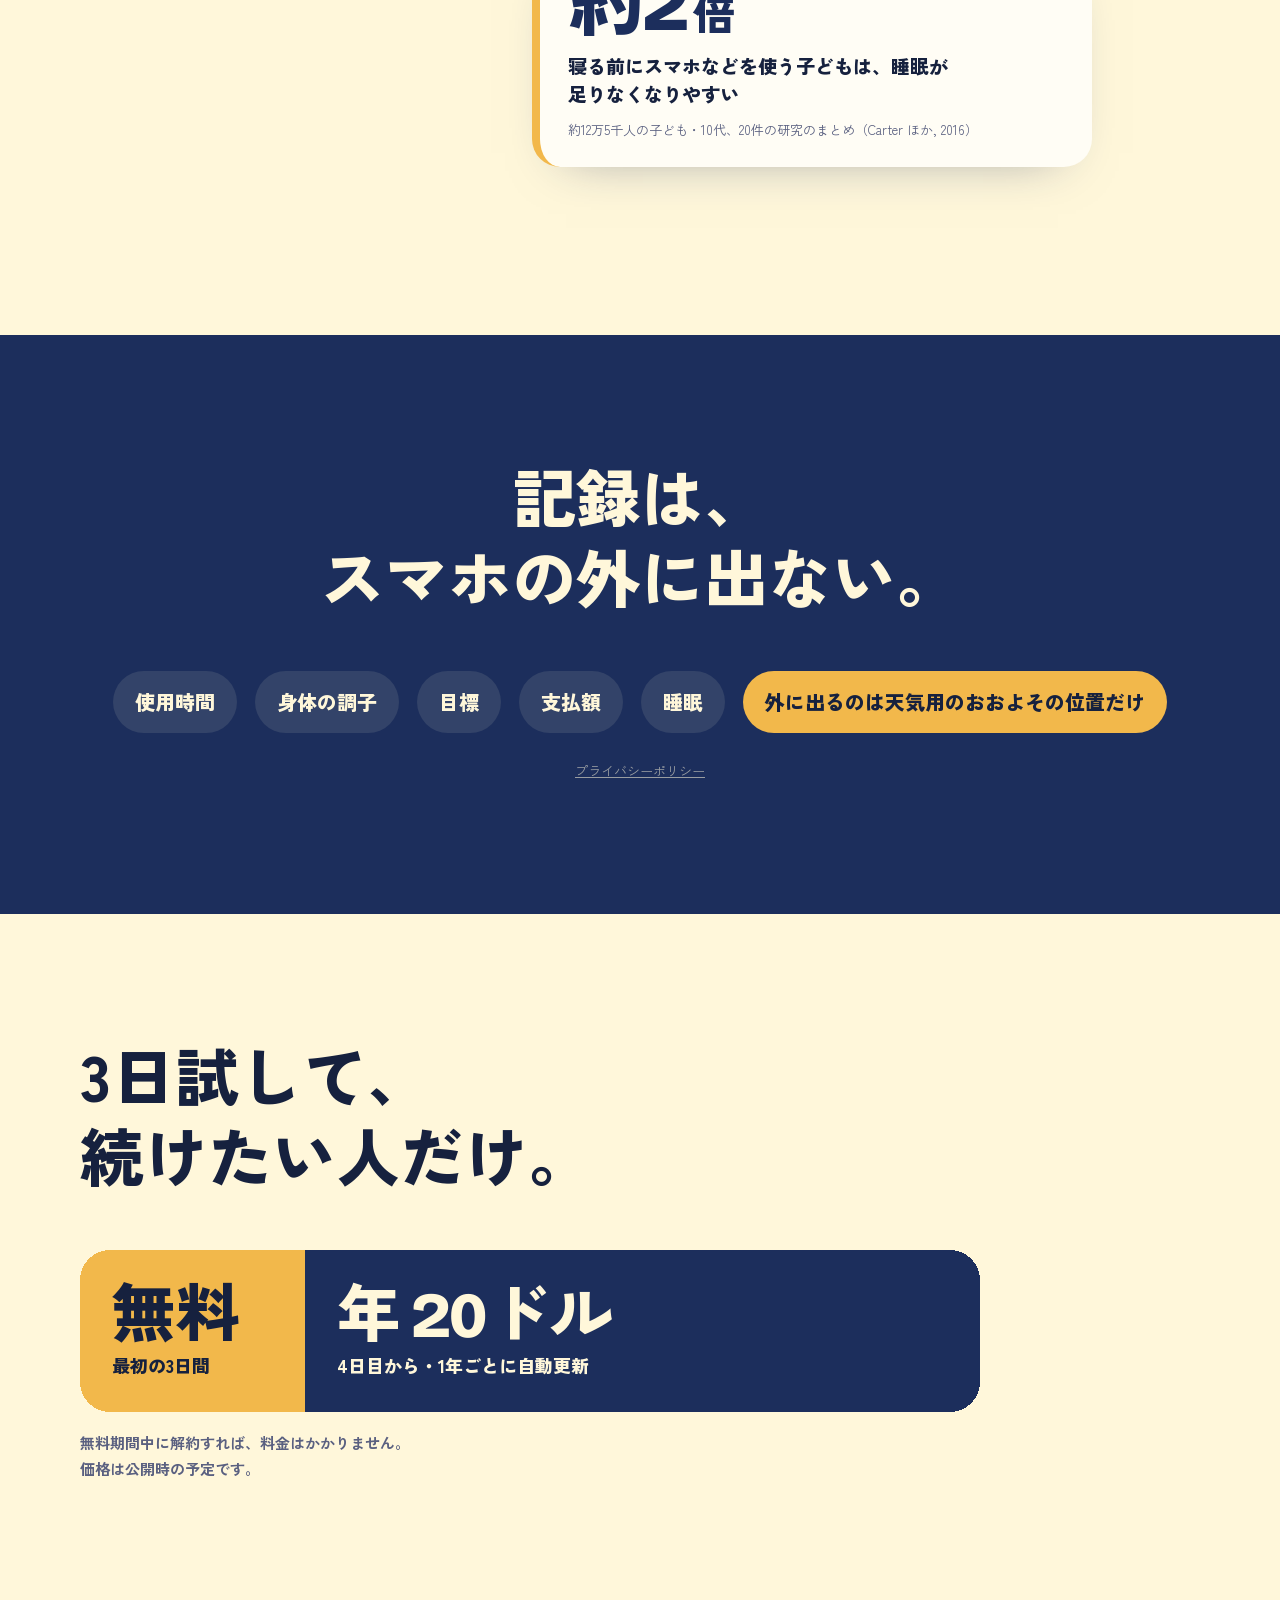
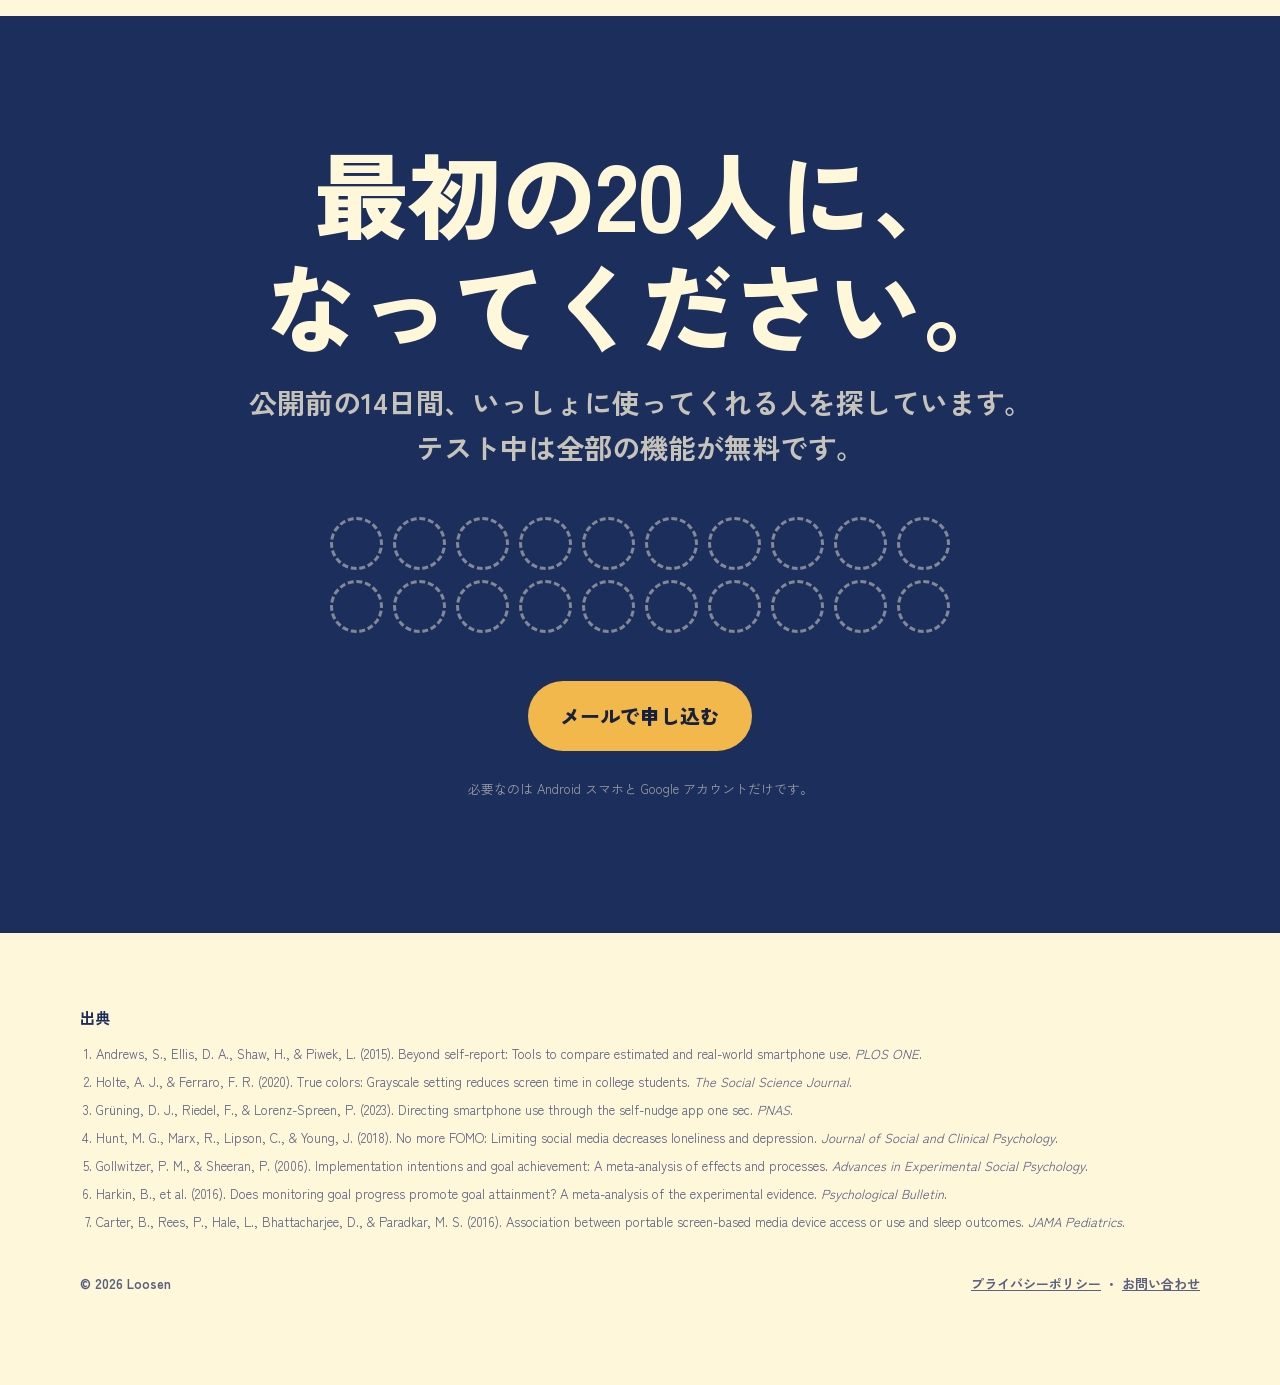
==== commit d5396e3f: "待ち画面を30秒・結び目がゆるむ動きに合わせる Co-Authored-By: Claude Opus 5.5 <noreply@anthropic.com>" ====
--- a/index.html
+++ b/index.html
@@ -135,7 +135,7 @@
         </div>
         <div class="st center" data-st="1">
           <span class="q">Instagram を<br>本当に開きますか？</span>
-          <div class="ring"><svg viewBox="0 0 150 150"><circle class="bg" cx="75" cy="75" r="64"/><circle class="fg" cx="75" cy="75" r="64"/></svg><b id="ringNum">10</b></div>
+          <svg class="knot" viewBox="0 0 150 150" aria-hidden="true"><path id="knotPath"/></svg>
           <span class="cap">待つあいだに、考える</span>
         </div>
         <div class="st center" data-st="2">
@@ -177,7 +177,7 @@
         </div>
       </div>
       <div class="step" data-step="1">
-        <h3>開く前に、<br>10秒だけ待つ。</h3>
+        <h3>開く前に、<br>30秒だけ待つ。</h3>
         <p>Instagram や X など、自分で選んだアプリだけ。<br>待つあいだに「今、必要？」と考えられます。</p>
         <div class="proof">
           <span class="num">−37<small>%</small></span>
--- a/site.css
+++ b/site.css
@@ -160,6 +160,8 @@
 .st.on .applist li { opacity: 1; transform: none; }
 .st.on .applist li:nth-child(2) { transition-delay: .08s; } .st.on .applist li:nth-child(3) { transition-delay: .16s; }
 .st.on .applist li:nth-child(4) { transition-delay: .24s; } .st.on .applist li:nth-child(5) { transition-delay: .32s; } .st.on .applist li:nth-child(6) { transition-delay: .4s; }
+.knot { width: 150px; height: 150px; margin: 20px 0; }
+.knot path { fill: none; stroke: rgba(28, 46, 92, .55); stroke-width: 3.5; stroke-linecap: round; stroke-linejoin: round; }
 .ring { position: relative; width: 150px; height: 150px; margin: 20px 0; display: grid; place-items: center; }
 .ring svg { position: absolute; inset: 0; width: 100%; height: 100%; }
 .ring circle { fill: none; stroke-width: 11; }
@@ -236,7 +238,7 @@
   .scr { border-radius: 23px; }
   .st { padding: 26px 12px 12px; transform-origin: top center; }
   .days { font-size: 26px; } .applist li { font-size: 15px; } .q { font-size: 11px; }
-  .ring { width: 90px; height: 90px; margin: 10px 0; } .ring b { font-size: 30px; }
+  .knot { width: 96px; height: 96px; margin: 10px 0; }
   .chips span { padding: 6px 7px; font-size: 11px; border-radius: 10px; }
   .goal { padding: 8px; } .goal b { font-size: 12px; } .congrats { font-size: 16px; }
   .score { padding: 5px 8px; margin-top: 6px; font-size: 11px; } .score b { font-size: 18px; }
